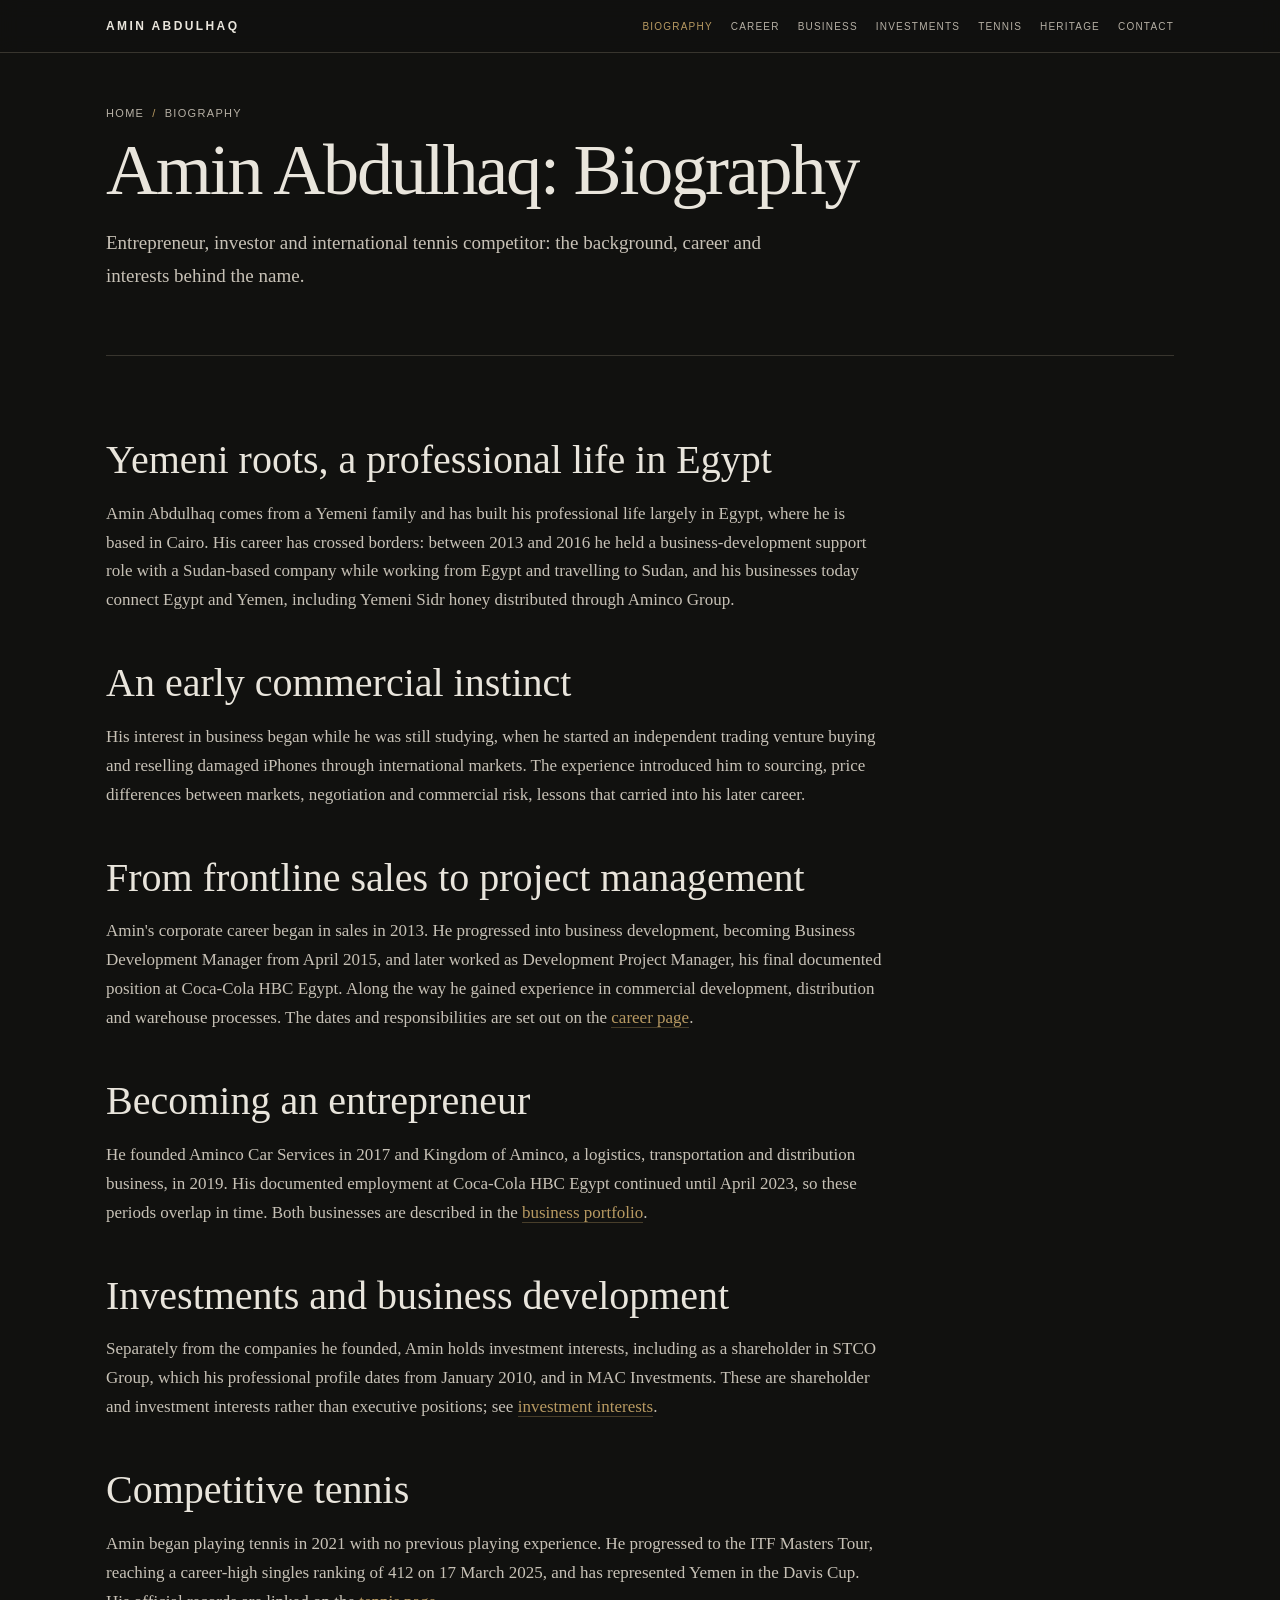
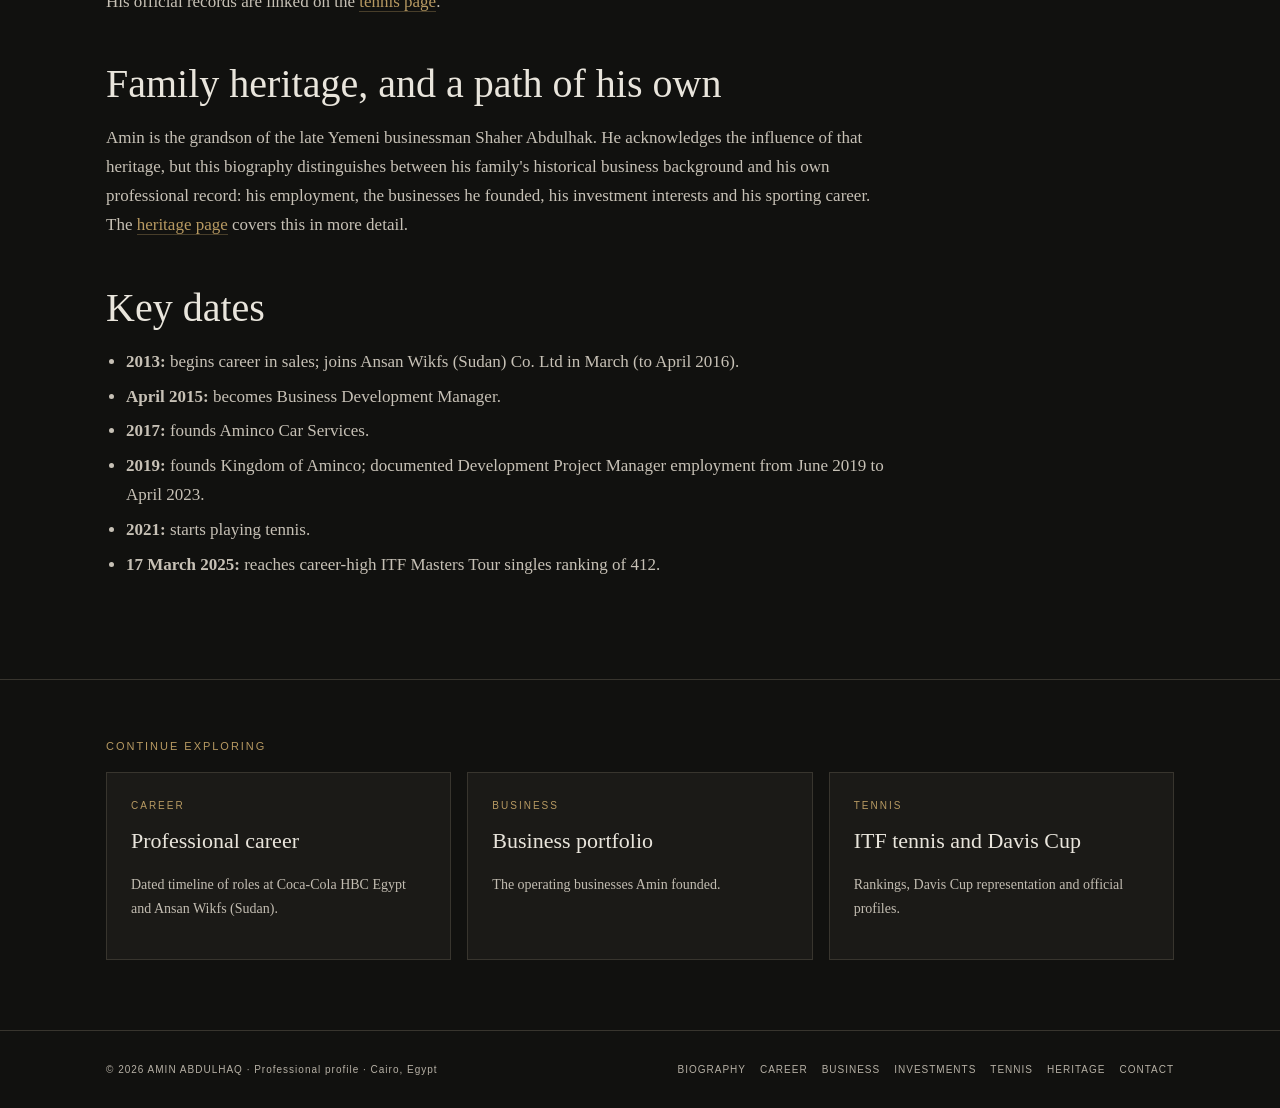
==== about/index.html @ 61a0421d "Expand into 8 SEO pages: about, career, business, investments, tennis, heritage, contact - Separate " ====
<!doctype html>
<html lang="en"><head><meta charset="utf-8"><meta name="viewport" content="width=device-width,initial-scale=1">
<title>Amin Abdulhaq Biography | Professional Background</title>
<meta name="description" content="Biography of Amin Abdulhaq: Yemeni roots, life in Egypt, a career from sales to project management, entrepreneurship, investments and tennis for Yemen.">
<meta name="robots" content="index,follow,max-image-preview:large">
<link rel="canonical" href="https://aminabdulhaq.com/about/">
<meta name="theme-color" content="#11110f">
<meta property="og:type" content="profile"><meta property="og:url" content="https://aminabdulhaq.com/about/"><meta property="og:site_name" content="Amin Abdulhaq"><meta property="og:locale" content="en_US">
<meta property="og:title" content="Amin Abdulhaq Biography | Professional Background"><meta property="og:description" content="Biography of Amin Abdulhaq: Yemeni roots, life in Egypt, a career from sales to project management, entrepreneurship, investments and tennis for Yemen.">
<meta property="og:image" content="https://aminabdulhaq.com/assets/img/og-image.jpg"><meta property="og:image:width" content="1200"><meta property="og:image:height" content="630"><meta property="og:image:alt" content="Amin Abdulhaq seated in a dark suit with the Cairo skyline at sunset behind him">
<meta name="twitter:card" content="summary_large_image"><meta name="twitter:title" content="Amin Abdulhaq Biography | Professional Background"><meta name="twitter:description" content="Biography of Amin Abdulhaq: Yemeni roots, life in Egypt, a career from sales to project management, entrepreneurship, investments and tennis for Yemen."><meta name="twitter:image" content="https://aminabdulhaq.com/assets/img/og-image.jpg"><meta name="twitter:image:alt" content="Amin Abdulhaq seated in a dark suit with the Cairo skyline at sunset behind him">
<link rel="preload" href="/assets/style.css" as="style">
<link rel="stylesheet" href="/assets/style.css">
<script type="application/ld+json">{"@context":"https://schema.org","@graph":[{"@type":"ProfilePage","@id":"https://aminabdulhaq.com/about/#webpage","url":"https://aminabdulhaq.com/about/","name":"Amin Abdulhaq Biography | Professional Background","description":"Biography of Amin Abdulhaq: Yemeni roots, life in Egypt, a career from sales to project management, entrepreneurship, investments and tennis for Yemen.","isPartOf":{"@id":"https://aminabdulhaq.com/#website"},"inLanguage":"en","primaryImageOfPage":{"@type":"ImageObject","url":"https://aminabdulhaq.com/assets/img/og-image.jpg"},"dateModified":"2026-11-05","mainEntity":{"@id":"https://aminabdulhaq.com/#person"}},{"@type":"BreadcrumbList","itemListElement":[{"@type":"ListItem","position":1,"name":"Home","item":"https://aminabdulhaq.com/"},{"@type":"ListItem","position":2,"name":"Biography","item":"https://aminabdulhaq.com/about/"}]},{"@type":"Person","@id":"https://aminabdulhaq.com/#person","name":"Amin Abdulhaq","url":"https://aminabdulhaq.com/","description":"Entrepreneur, investor and international tennis competitor based in Cairo, Egypt. Founder of Aminco Car Services and Kingdom of Aminco; has represented Yemen in the Davis Cup.","image":"https://aminabdulhaq.com/assets/img/og-image.jpg","address":{"@type":"PostalAddress","addressLocality":"Cairo","addressCountry":"EG"},"knowsAbout":["Entrepreneurship","Business development","Investment","Logistics and distribution","Tennis"],"worksFor":{"@type":"Organization","@id":"https://amincocars.com/#organization","name":"Aminco Group","url":"https://amincocars.com/"},"sameAs":["https://www.linkedin.com/in/amin-abdulhaq-b216a129a/","https://www.itftennis.com/en/players/amin-abdulhaq/800734253/yem/vt/s/overview/","https://www.daviscup.com/en/players/4f3f6add-f7f8-46e2-90af-3a77d9bbf651","https://www.instagram.com/amin_abdulhaq/","https://amincocars.com/"]}]}</script>
</head><body>
<a class="skip" href="#main">Skip to content</a>
<nav aria-label="Main"><div class="nav"><a class="brand" href="/">AMIN ABDULHAQ</a><div class="links"><a href="/about/" aria-current="page">Biography</a><a href="/career/">Career</a><a href="/business/">Business</a><a href="/investments/">Investments</a><a href="/tennis/">Tennis</a><a href="/heritage/">Heritage</a><a href="/contact/">Contact</a></div></div></nav>
<main id="main">
<div class="wrap"><header class="pagehead"><div class="crumbs"><a href="/">Home</a><span>/</span>Biography</div><h1>Amin Abdulhaq: Biography</h1><p class="lead">Entrepreneur, investor and international tennis competitor: the background, career and interests behind the name.</p></header></div><div class="wrap"><section style="border-top:1px solid var(--line)"><div class="prose"><h2>Yemeni roots, a professional life in Egypt</h2>
<p>Amin Abdulhaq comes from a Yemeni family and has built his professional life largely in Egypt, where he is based in Cairo. His career has crossed borders: between 2013 and 2016 he held a business-development support role with a Sudan-based company while working from Egypt and travelling to Sudan, and his businesses today connect Egypt and Yemen, including Yemeni Sidr honey distributed through Aminco Group.</p>
<h2>An early commercial instinct</h2>
<p>His interest in business began while he was still studying, when he started an independent trading venture buying and reselling damaged iPhones through international markets. The experience introduced him to sourcing, price differences between markets, negotiation and commercial risk, lessons that carried into his later career.</p>
<h2>From frontline sales to project management</h2>
<p>Amin's corporate career began in sales in 2013. He progressed into business development, becoming Business Development Manager from April 2015, and later worked as Development Project Manager, his final documented position at Coca-Cola HBC Egypt. Along the way he gained experience in commercial development, distribution and warehouse processes. The dates and responsibilities are set out on the <a class="inline" href="/career/">career page</a>.</p>
<h2>Becoming an entrepreneur</h2>
<p>He founded Aminco Car Services in 2017 and Kingdom of Aminco, a logistics, transportation and distribution business, in 2019. His documented employment at Coca-Cola HBC Egypt continued until April 2023, so these periods overlap in time. Both businesses are described in the <a class="inline" href="/business/">business portfolio</a>.</p>
<h2>Investments and business development</h2>
<p>Separately from the companies he founded, Amin holds investment interests, including as a shareholder in STCO Group, which his professional profile dates from January 2010, and in MAC Investments. These are shareholder and investment interests rather than executive positions; see <a class="inline" href="/investments/">investment interests</a>.</p>
<h2>Competitive tennis</h2>
<p>Amin began playing tennis in 2021 with no previous playing experience. He progressed to the ITF Masters Tour, reaching a career-high singles ranking of 412 on 17 March 2025, and has represented Yemen in the Davis Cup. His official records are linked on the <a class="inline" href="/tennis/">tennis page</a>.</p>
<h2>Family heritage, and a path of his own</h2>
<p>Amin is the grandson of the late Yemeni businessman Shaher Abdulhak. He acknowledges the influence of that heritage, but this biography distinguishes between his family's historical business background and his own professional record: his employment, the businesses he founded, his investment interests and his sporting career. The <a class="inline" href="/heritage/">heritage page</a> covers this in more detail.</p>
<h2>Key dates</h2>
<ul>
<li><strong>2013:</strong> begins career in sales; joins Ansan Wikfs (Sudan) Co. Ltd in March (to April 2016).</li>
<li><strong>April 2015:</strong> becomes Business Development Manager.</li>
<li><strong>2017:</strong> founds Aminco Car Services.</li>
<li><strong>2019:</strong> founds Kingdom of Aminco; documented Development Project Manager employment from June 2019 to April 2023.</li>
<li><strong>2021:</strong> starts playing tennis.</li>
<li><strong>17 March 2025:</strong> reaches career-high ITF Masters Tour singles ranking of 412.</li>
</ul></div></section></div><aside class="related"><div class="wrap"><h2>Continue exploring</h2><div class="grid"><div class="card"><div class="meta">Career</div><h3><a href="/career/">Professional career</a></h3><p>Dated timeline of roles at Coca-Cola HBC Egypt and Ansan Wikfs (Sudan).</p></div><div class="card"><div class="meta">Business</div><h3><a href="/business/">Business portfolio</a></h3><p>The operating businesses Amin founded.</p></div><div class="card"><div class="meta">Tennis</div><h3><a href="/tennis/">ITF tennis and Davis Cup</a></h3><p>Rankings, Davis Cup representation and official profiles.</p></div></div></div></aside>
</main>
<footer><div class="wrap foot"><span>© 2026 AMIN ABDULHAQ · Professional profile · Cairo, Egypt</span><nav aria-label="Footer"><ul><li><a href="/about/">Biography</a></li><li><a href="/career/">Career</a></li><li><a href="/business/">Business</a></li><li><a href="/investments/">Investments</a></li><li><a href="/tennis/">Tennis</a></li><li><a href="/heritage/">Heritage</a></li><li><a href="/contact/">Contact</a></li></ul></nav></div></footer>
</body></html>
---- assets/style.css ----
:root{--bg:#11110f;--panel:#1b1a17;--paper:#e9e5dc;--muted:#b6b0a5;--gold:#b89a62;--line:#38352e;--max:1120px}*{box-sizing:border-box}html{scroll-behavior:smooth}body{margin:0;background:var(--bg);color:var(--paper);font:17px/1.7 Georgia,serif}img{max-width:100%;height:auto;display:block}a{color:inherit;text-decoration:none}.sans,nav,.eyebrow,.btn,.meta,footer{font-family:Arial,sans-serif}
.skip{position:absolute;left:-999px;top:0;background:var(--gold);color:#111;padding:10px 14px;font:12px Arial;z-index:10}.skip:focus{left:0}
a:focus-visible,.btn:focus-visible{outline:2px solid var(--gold);outline-offset:3px}
nav{position:sticky;top:0;background:#11110fee;backdrop-filter:blur(10px);border-bottom:1px solid var(--line);z-index:4}.nav{max-width:var(--max);margin:auto;padding:16px 26px;display:flex;justify-content:space-between;gap:20px;align-items:center}.brand{font-size:12px;letter-spacing:.2em;font-weight:bold}.links{display:flex;gap:18px;flex-wrap:wrap;font-size:10px;letter-spacing:.12em;text-transform:uppercase;color:var(--muted)}.links a:hover,.links a[aria-current=page]{color:var(--gold)}
.wrap{max-width:var(--max);padding:0 26px;margin:auto}
.hero{display:grid;grid-template-columns:1fr 1fr;gap:50px;align-items:center;padding:70px 0 90px}.hero h1{font-size:clamp(58px,8vw,100px);line-height:.95;letter-spacing:-.06em;font-weight:400;margin:20px 0}.hero p,.lead{font-size:19px;color:#c7c1b6;max-width:700px}.heroimg{height:550px}.heroimg img,.heroimg picture{width:100%;height:100%}.heroimg img{object-fit:cover;object-position:center 25%}
.eyebrow,.meta{font-size:10px;letter-spacing:.2em;text-transform:uppercase;color:var(--gold)}.btn{display:inline-block;border:1px solid var(--gold);padding:11px 16px;margin:12px 8px 0 0;font-size:10px;letter-spacing:.13em;text-transform:uppercase}.btn:hover{background:var(--gold);color:#111}
section{padding:82px 0;border-top:1px solid var(--line)}.head{display:grid;grid-template-columns:.35fr 1fr;gap:35px;margin-bottom:35px}.no{font:11px Arial;color:var(--gold);letter-spacing:.15em}.head h2{font-size:clamp(36px,5vw,58px);line-height:1.05;font-weight:400;margin:0 0 14px}.copy{max-width:760px;color:#c7c1b6}
.timeline{border-left:1px solid var(--gold);padding-left:26px;margin-left:8px;display:grid;gap:28px}.entry h3{font-size:25px;font-weight:400;margin:3px 0}.date{font:10px Arial;color:var(--gold);letter-spacing:.14em;text-transform:uppercase}
.grid{display:grid;grid-template-columns:repeat(3,1fr);gap:16px}.grid.two{grid-template-columns:repeat(2,1fr)}.card{background:var(--panel);border:1px solid var(--line);padding:24px}.card h3{font-size:22px;font-weight:400;margin:8px 0}.card p{font-size:14px;color:#c2bcb1}.card h3 a:hover{color:var(--gold)}
.stats{display:grid;grid-template-columns:repeat(3,1fr);border:1px solid var(--line);margin:28px 0}.stats.four{grid-template-columns:repeat(4,1fr)}.stat{padding:22px;border-right:1px solid var(--line)}.stat strong{display:block;color:var(--gold);font-size:30px;font-weight:400}.stat span{font:10px Arial;letter-spacing:.1em;text-transform:uppercase;color:var(--muted)}
.gallery{display:grid;grid-template-columns:1.1fr .9fr;gap:16px}.gallery img{width:100%;height:100%;max-height:550px;object-fit:cover}.stack{display:grid;grid-template-rows:1fr 1fr;gap:16px}.stack img{height:265px}.caption{font:11px Arial;color:var(--muted);margin-top:8px}
.heritage{display:grid;grid-template-columns:1fr 1fr;gap:30px;align-items:center}.heritage img{width:100%;max-height:570px;object-fit:cover}
.pagehead{padding:54px 0 44px}.pagehead h1{font-size:clamp(40px,6vw,72px);line-height:1.04;font-weight:400;letter-spacing:-.03em;margin:14px 0 18px}.crumbs{font:11px Arial;letter-spacing:.12em;text-transform:uppercase;color:var(--muted)}.crumbs a:hover{color:var(--gold)}.crumbs span{margin:0 8px;color:var(--gold)}
.prose{max-width:780px}.prose h2{font-size:clamp(28px,4vw,40px);line-height:1.12;font-weight:400;margin:46px 0 14px}.prose h2:first-child{margin-top:0}.prose h3{font-size:22px;font-weight:400;margin:28px 0 6px;color:var(--paper)}.prose p,.prose li{color:#c7c1b6}.prose ul{padding-left:20px}.prose li{margin:6px 0}.prose a.inline{color:var(--gold);border-bottom:1px solid #b89a6255}.prose a.inline:hover{border-bottom-color:var(--gold)}
.note{border-left:2px solid var(--gold);padding:6px 0 6px 18px;margin:26px 0;color:var(--muted);font-size:15px}
.related{padding:60px 0 70px;border-top:1px solid var(--line)}.related h2{font:11px Arial;letter-spacing:.18em;text-transform:uppercase;color:var(--gold);margin:0 0 20px;font-weight:400}
footer{border-top:1px solid var(--line);padding:30px 0;color:var(--muted);font-size:10px;letter-spacing:.1em}.foot{display:flex;justify-content:space-between;flex-wrap:wrap;gap:15px}.foot nav{position:static;background:none;border:0;backdrop-filter:none}.foot ul{list-style:none;display:flex;gap:14px;flex-wrap:wrap;margin:0;padding:0;text-transform:uppercase}.foot a:hover{color:var(--gold)}
@media(max-width:760px){.nav{align-items:flex-start;flex-direction:column}.links{gap:11px;font-size:9px}.hero,.head,.heritage,.gallery{grid-template-columns:1fr}.heroimg{height:430px;order:-1}.grid,.grid.two{grid-template-columns:1fr}.stats,.stats.four{grid-template-columns:1fr}.stat{border-right:0;border-bottom:1px solid var(--line)}.gallery{gap:26px}.stack{grid-template-columns:1fr;grid-template-rows:auto;gap:16px}.stack img{height:260px}.caption{margin-bottom:4px}section{padding:58px 0}.pagehead{padding:36px 0 30px}}
---- assets/style.css ----
:root{--bg:#11110f;--panel:#1b1a17;--paper:#e9e5dc;--muted:#b6b0a5;--gold:#b89a62;--line:#38352e;--max:1120px}*{box-sizing:border-box}html{scroll-behavior:smooth}body{margin:0;background:var(--bg);color:var(--paper);font:17px/1.7 Georgia,serif}img{max-width:100%;height:auto;display:block}a{color:inherit;text-decoration:none}.sans,nav,.eyebrow,.btn,.meta,footer{font-family:Arial,sans-serif}
.skip{position:absolute;left:-999px;top:0;background:var(--gold);color:#111;padding:10px 14px;font:12px Arial;z-index:10}.skip:focus{left:0}
a:focus-visible,.btn:focus-visible{outline:2px solid var(--gold);outline-offset:3px}
nav{position:sticky;top:0;background:#11110fee;backdrop-filter:blur(10px);border-bottom:1px solid var(--line);z-index:4}.nav{max-width:var(--max);margin:auto;padding:16px 26px;display:flex;justify-content:space-between;gap:20px;align-items:center}.brand{font-size:12px;letter-spacing:.2em;font-weight:bold}.links{display:flex;gap:18px;flex-wrap:wrap;font-size:10px;letter-spacing:.12em;text-transform:uppercase;color:var(--muted)}.links a:hover,.links a[aria-current=page]{color:var(--gold)}
.wrap{max-width:var(--max);padding:0 26px;margin:auto}
.hero{display:grid;grid-template-columns:1fr 1fr;gap:50px;align-items:center;padding:70px 0 90px}.hero h1{font-size:clamp(58px,8vw,100px);line-height:.95;letter-spacing:-.06em;font-weight:400;margin:20px 0}.hero p,.lead{font-size:19px;color:#c7c1b6;max-width:700px}.heroimg{height:550px}.heroimg img,.heroimg picture{width:100%;height:100%}.heroimg img{object-fit:cover;object-position:center 25%}
.eyebrow,.meta{font-size:10px;letter-spacing:.2em;text-transform:uppercase;color:var(--gold)}.btn{display:inline-block;border:1px solid var(--gold);padding:11px 16px;margin:12px 8px 0 0;font-size:10px;letter-spacing:.13em;text-transform:uppercase}.btn:hover{background:var(--gold);color:#111}
section{padding:82px 0;border-top:1px solid var(--line)}.head{display:grid;grid-template-columns:.35fr 1fr;gap:35px;margin-bottom:35px}.no{font:11px Arial;color:var(--gold);letter-spacing:.15em}.head h2{font-size:clamp(36px,5vw,58px);line-height:1.05;font-weight:400;margin:0 0 14px}.copy{max-width:760px;color:#c7c1b6}
.timeline{border-left:1px solid var(--gold);padding-left:26px;margin-left:8px;display:grid;gap:28px}.entry h3{font-size:25px;font-weight:400;margin:3px 0}.date{font:10px Arial;color:var(--gold);letter-spacing:.14em;text-transform:uppercase}
.grid{display:grid;grid-template-columns:repeat(3,1fr);gap:16px}.grid.two{grid-template-columns:repeat(2,1fr)}.card{background:var(--panel);border:1px solid var(--line);padding:24px}.card h3{font-size:22px;font-weight:400;margin:8px 0}.card p{font-size:14px;color:#c2bcb1}.card h3 a:hover{color:var(--gold)}
.stats{display:grid;grid-template-columns:repeat(3,1fr);border:1px solid var(--line);margin:28px 0}.stats.four{grid-template-columns:repeat(4,1fr)}.stat{padding:22px;border-right:1px solid var(--line)}.stat strong{display:block;color:var(--gold);font-size:30px;font-weight:400}.stat span{font:10px Arial;letter-spacing:.1em;text-transform:uppercase;color:var(--muted)}
.gallery{display:grid;grid-template-columns:1.1fr .9fr;gap:16px}.gallery img{width:100%;height:100%;max-height:550px;object-fit:cover}.stack{display:grid;grid-template-rows:1fr 1fr;gap:16px}.stack img{height:265px}.caption{font:11px Arial;color:var(--muted);margin-top:8px}
.heritage{display:grid;grid-template-columns:1fr 1fr;gap:30px;align-items:center}.heritage img{width:100%;max-height:570px;object-fit:cover}
.pagehead{padding:54px 0 44px}.pagehead h1{font-size:clamp(40px,6vw,72px);line-height:1.04;font-weight:400;letter-spacing:-.03em;margin:14px 0 18px}.crumbs{font:11px Arial;letter-spacing:.12em;text-transform:uppercase;color:var(--muted)}.crumbs a:hover{color:var(--gold)}.crumbs span{margin:0 8px;color:var(--gold)}
.prose{max-width:780px}.prose h2{font-size:clamp(28px,4vw,40px);line-height:1.12;font-weight:400;margin:46px 0 14px}.prose h2:first-child{margin-top:0}.prose h3{font-size:22px;font-weight:400;margin:28px 0 6px;color:var(--paper)}.prose p,.prose li{color:#c7c1b6}.prose ul{padding-left:20px}.prose li{margin:6px 0}.prose a.inline{color:var(--gold);border-bottom:1px solid #b89a6255}.prose a.inline:hover{border-bottom-color:var(--gold)}
.note{border-left:2px solid var(--gold);padding:6px 0 6px 18px;margin:26px 0;color:var(--muted);font-size:15px}
.related{padding:60px 0 70px;border-top:1px solid var(--line)}.related h2{font:11px Arial;letter-spacing:.18em;text-transform:uppercase;color:var(--gold);margin:0 0 20px;font-weight:400}
footer{border-top:1px solid var(--line);padding:30px 0;color:var(--muted);font-size:10px;letter-spacing:.1em}.foot{display:flex;justify-content:space-between;flex-wrap:wrap;gap:15px}.foot nav{position:static;background:none;border:0;backdrop-filter:none}.foot ul{list-style:none;display:flex;gap:14px;flex-wrap:wrap;margin:0;padding:0;text-transform:uppercase}.foot a:hover{color:var(--gold)}
@media(max-width:760px){.nav{align-items:flex-start;flex-direction:column}.links{gap:11px;font-size:9px}.hero,.head,.heritage,.gallery{grid-template-columns:1fr}.heroimg{height:430px;order:-1}.grid,.grid.two{grid-template-columns:1fr}.stats,.stats.four{grid-template-columns:1fr}.stat{border-right:0;border-bottom:1px solid var(--line)}.gallery{gap:26px}.stack{grid-template-columns:1fr;grid-template-rows:auto;gap:16px}.stack img{height:260px}.caption{margin-bottom:4px}section{padding:58px 0}.pagehead{padding:36px 0 30px}}
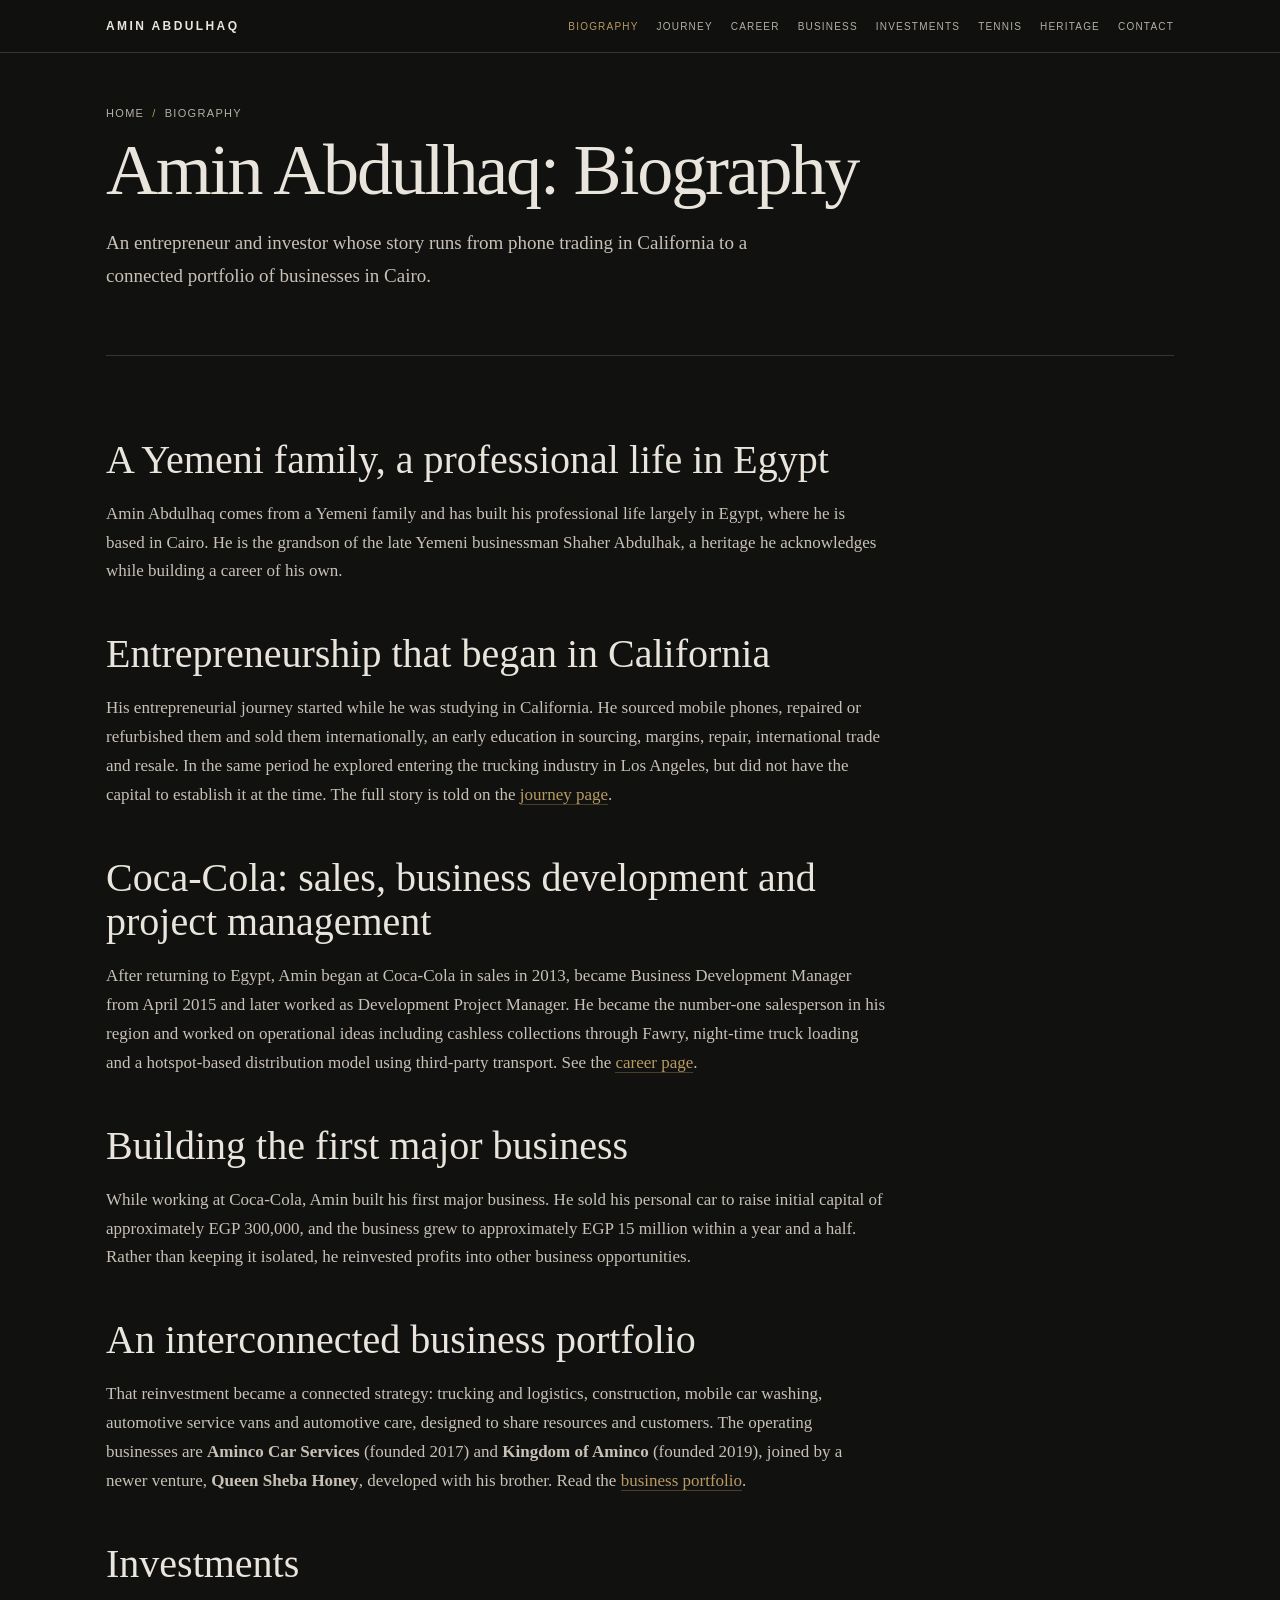
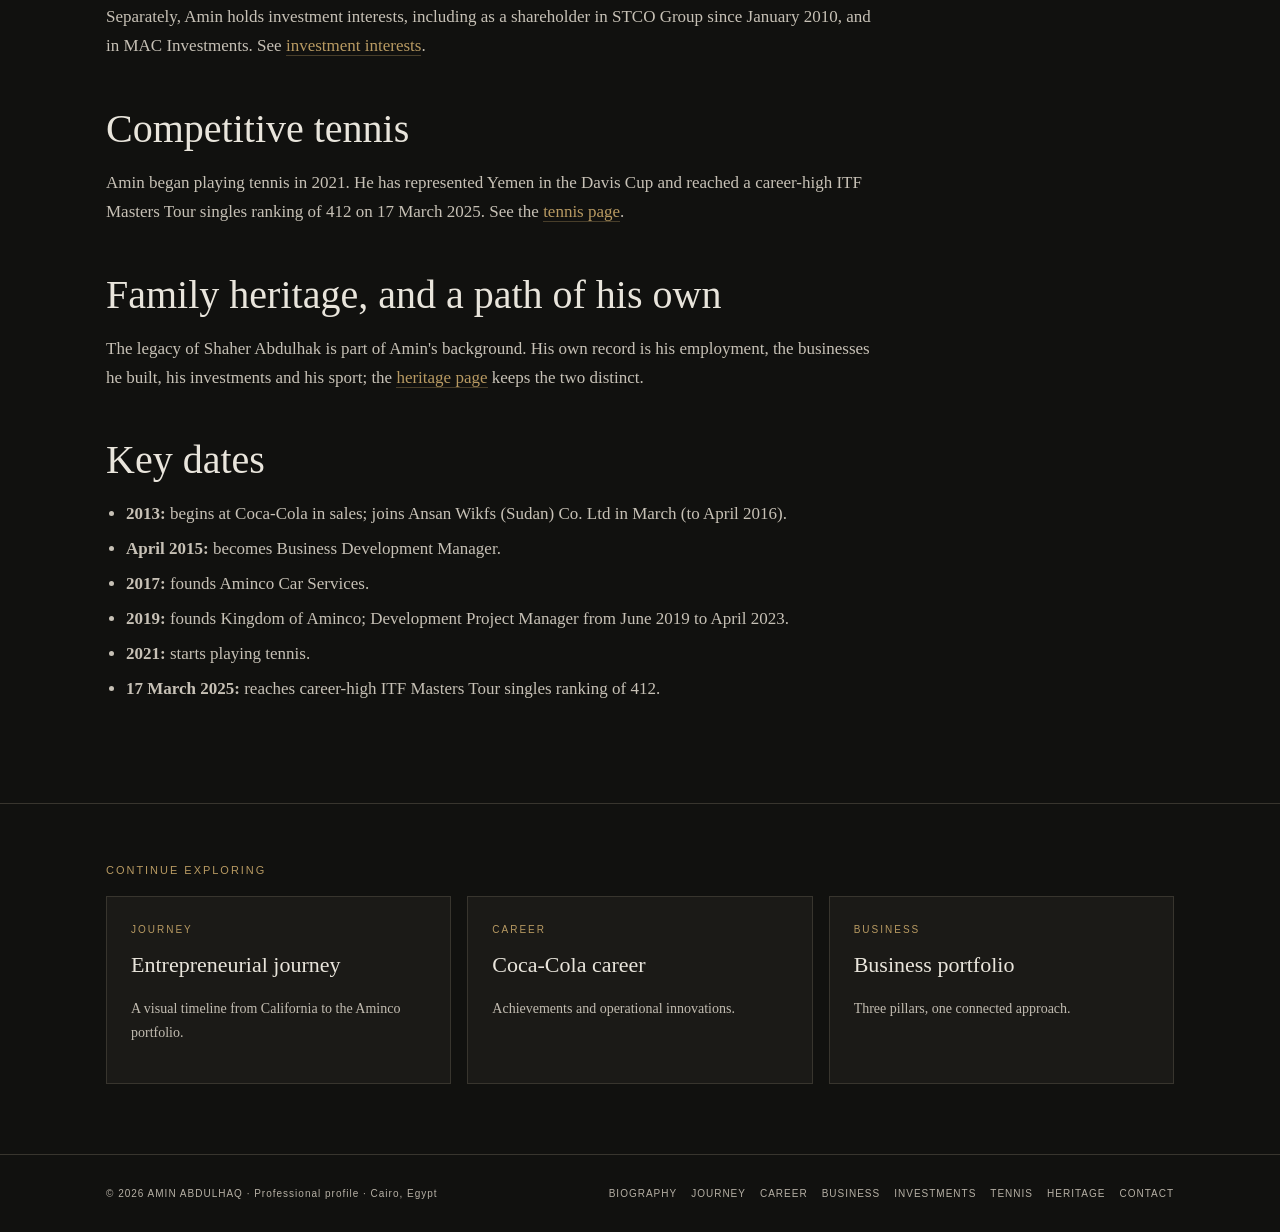
==== commit 0fa02f8c: "Revise content strategy: add Journey page, Queen Sheba Honey, case studies and real photographs Co-A" ====
--- a/about/index.html
+++ b/about/index.html
@@ -1,44 +1,46 @@
 <!doctype html>
 <html lang="en"><head><meta charset="utf-8"><meta name="viewport" content="width=device-width,initial-scale=1">
 <title>Amin Abdulhaq Biography | Professional Background</title>
-<meta name="description" content="Biography of Amin Abdulhaq: Yemeni roots, life in Egypt, a career from sales to project management, entrepreneurship, investments and tennis for Yemen.">
+<meta name="description" content="Biography of Amin Abdulhaq: phone trading in California, a Coca-Cola career, a first major business, an interconnected portfolio, investments and tennis.">
 <meta name="robots" content="index,follow,max-image-preview:large">
 <link rel="canonical" href="https://aminabdulhaq.com/about/">
 <meta name="theme-color" content="#11110f">
 <meta property="og:type" content="profile"><meta property="og:url" content="https://aminabdulhaq.com/about/"><meta property="og:site_name" content="Amin Abdulhaq"><meta property="og:locale" content="en_US">
-<meta property="og:title" content="Amin Abdulhaq Biography | Professional Background"><meta property="og:description" content="Biography of Amin Abdulhaq: Yemeni roots, life in Egypt, a career from sales to project management, entrepreneurship, investments and tennis for Yemen.">
+<meta property="og:title" content="Amin Abdulhaq Biography | Professional Background"><meta property="og:description" content="Biography of Amin Abdulhaq: phone trading in California, a Coca-Cola career, a first major business, an interconnected portfolio, investments and tennis.">
 <meta property="og:image" content="https://aminabdulhaq.com/assets/img/og-image.jpg"><meta property="og:image:width" content="1200"><meta property="og:image:height" content="630"><meta property="og:image:alt" content="Amin Abdulhaq seated in a dark suit with the Cairo skyline at sunset behind him">
-<meta name="twitter:card" content="summary_large_image"><meta name="twitter:title" content="Amin Abdulhaq Biography | Professional Background"><meta name="twitter:description" content="Biography of Amin Abdulhaq: Yemeni roots, life in Egypt, a career from sales to project management, entrepreneurship, investments and tennis for Yemen."><meta name="twitter:image" content="https://aminabdulhaq.com/assets/img/og-image.jpg"><meta name="twitter:image:alt" content="Amin Abdulhaq seated in a dark suit with the Cairo skyline at sunset behind him">
+<meta name="twitter:card" content="summary_large_image"><meta name="twitter:title" content="Amin Abdulhaq Biography | Professional Background"><meta name="twitter:description" content="Biography of Amin Abdulhaq: phone trading in California, a Coca-Cola career, a first major business, an interconnected portfolio, investments and tennis."><meta name="twitter:image" content="https://aminabdulhaq.com/assets/img/og-image.jpg"><meta name="twitter:image:alt" content="Amin Abdulhaq seated in a dark suit with the Cairo skyline at sunset behind him">
 <link rel="preload" href="/assets/style.css" as="style">
 <link rel="stylesheet" href="/assets/style.css">
-<script type="application/ld+json">{"@context":"https://schema.org","@graph":[{"@type":"ProfilePage","@id":"https://aminabdulhaq.com/about/#webpage","url":"https://aminabdulhaq.com/about/","name":"Amin Abdulhaq Biography | Professional Background","description":"Biography of Amin Abdulhaq: Yemeni roots, life in Egypt, a career from sales to project management, entrepreneurship, investments and tennis for Yemen.","isPartOf":{"@id":"https://aminabdulhaq.com/#website"},"inLanguage":"en","primaryImageOfPage":{"@type":"ImageObject","url":"https://aminabdulhaq.com/assets/img/og-image.jpg"},"dateModified":"2026-11-05","mainEntity":{"@id":"https://aminabdulhaq.com/#person"}},{"@type":"BreadcrumbList","itemListElement":[{"@type":"ListItem","position":1,"name":"Home","item":"https://aminabdulhaq.com/"},{"@type":"ListItem","position":2,"name":"Biography","item":"https://aminabdulhaq.com/about/"}]},{"@type":"Person","@id":"https://aminabdulhaq.com/#person","name":"Amin Abdulhaq","url":"https://aminabdulhaq.com/","description":"Entrepreneur, investor and international tennis competitor based in Cairo, Egypt. Founder of Aminco Car Services and Kingdom of Aminco; has represented Yemen in the Davis Cup.","image":"https://aminabdulhaq.com/assets/img/og-image.jpg","address":{"@type":"PostalAddress","addressLocality":"Cairo","addressCountry":"EG"},"knowsAbout":["Entrepreneurship","Business development","Investment","Logistics and distribution","Tennis"],"worksFor":{"@type":"Organization","@id":"https://amincocars.com/#organization","name":"Aminco Group","url":"https://amincocars.com/"},"sameAs":["https://www.linkedin.com/in/amin-abdulhaq-b216a129a/","https://www.itftennis.com/en/players/amin-abdulhaq/800734253/yem/vt/s/overview/","https://www.daviscup.com/en/players/4f3f6add-f7f8-46e2-90af-3a77d9bbf651","https://www.instagram.com/amin_abdulhaq/","https://amincocars.com/"]}]}</script>
+<script type="application/ld+json">{"@context":"https://schema.org","@graph":[{"@type":"ProfilePage","@id":"https://aminabdulhaq.com/about/#webpage","url":"https://aminabdulhaq.com/about/","name":"Amin Abdulhaq Biography | Professional Background","description":"Biography of Amin Abdulhaq: phone trading in California, a Coca-Cola career, a first major business, an interconnected portfolio, investments and tennis.","isPartOf":{"@id":"https://aminabdulhaq.com/#website"},"inLanguage":"en","primaryImageOfPage":{"@type":"ImageObject","url":"https://aminabdulhaq.com/assets/img/og-image.jpg"},"dateModified":"2026-11-05","mainEntity":{"@id":"https://aminabdulhaq.com/#person"}},{"@type":"BreadcrumbList","itemListElement":[{"@type":"ListItem","position":1,"name":"Home","item":"https://aminabdulhaq.com/"},{"@type":"ListItem","position":2,"name":"Biography","item":"https://aminabdulhaq.com/about/"}]},{"@type":"Person","@id":"https://aminabdulhaq.com/#person","name":"Amin Abdulhaq","url":"https://aminabdulhaq.com/","description":"Entrepreneur, investor and international tennis competitor based in Cairo, Egypt. Founder of Aminco Car Services and Kingdom of Aminco; has represented Yemen in the Davis Cup.","image":"https://aminabdulhaq.com/assets/img/og-image.jpg","address":{"@type":"PostalAddress","addressLocality":"Cairo","addressCountry":"EG"},"knowsAbout":["Entrepreneurship","Business development","Investment","Logistics and distribution","Tennis"],"worksFor":{"@type":"Organization","@id":"https://amincocars.com/#organization","name":"Aminco Group","url":"https://amincocars.com/"},"sameAs":["https://www.linkedin.com/in/amin-abdulhaq-b216a129a/","https://www.itftennis.com/en/players/amin-abdulhaq/800734253/yem/vt/s/overview/","https://www.daviscup.com/en/players/4f3f6add-f7f8-46e2-90af-3a77d9bbf651","https://www.instagram.com/amin_abdulhaq/","https://amincocars.com/"]}]}</script>
 </head><body>
 <a class="skip" href="#main">Skip to content</a>
-<nav aria-label="Main"><div class="nav"><a class="brand" href="/">AMIN ABDULHAQ</a><div class="links"><a href="/about/" aria-current="page">Biography</a><a href="/career/">Career</a><a href="/business/">Business</a><a href="/investments/">Investments</a><a href="/tennis/">Tennis</a><a href="/heritage/">Heritage</a><a href="/contact/">Contact</a></div></div></nav>
+<nav aria-label="Main"><div class="nav"><a class="brand" href="/">AMIN ABDULHAQ</a><div class="links"><a href="/about/" aria-current="page">Biography</a><a href="/journey/">Journey</a><a href="/career/">Career</a><a href="/business/">Business</a><a href="/investments/">Investments</a><a href="/tennis/">Tennis</a><a href="/heritage/">Heritage</a><a href="/contact/">Contact</a></div></div></nav>
 <main id="main">
-<div class="wrap"><header class="pagehead"><div class="crumbs"><a href="/">Home</a><span>/</span>Biography</div><h1>Amin Abdulhaq: Biography</h1><p class="lead">Entrepreneur, investor and international tennis competitor: the background, career and interests behind the name.</p></header></div><div class="wrap"><section style="border-top:1px solid var(--line)"><div class="prose"><h2>Yemeni roots, a professional life in Egypt</h2>
-<p>Amin Abdulhaq comes from a Yemeni family and has built his professional life largely in Egypt, where he is based in Cairo. His career has crossed borders: between 2013 and 2016 he held a business-development support role with a Sudan-based company while working from Egypt and travelling to Sudan, and his businesses today connect Egypt and Yemen, including Yemeni Sidr honey distributed through Aminco Group.</p>
-<h2>An early commercial instinct</h2>
-<p>His interest in business began while he was still studying, when he started an independent trading venture buying and reselling damaged iPhones through international markets. The experience introduced him to sourcing, price differences between markets, negotiation and commercial risk, lessons that carried into his later career.</p>
-<h2>From frontline sales to project management</h2>
-<p>Amin's corporate career began in sales in 2013. He progressed into business development, becoming Business Development Manager from April 2015, and later worked as Development Project Manager, his final documented position at Coca-Cola HBC Egypt. Along the way he gained experience in commercial development, distribution and warehouse processes. The dates and responsibilities are set out on the <a class="inline" href="/career/">career page</a>.</p>
-<h2>Becoming an entrepreneur</h2>
-<p>He founded Aminco Car Services in 2017 and Kingdom of Aminco, a logistics, transportation and distribution business, in 2019. His documented employment at Coca-Cola HBC Egypt continued until April 2023, so these periods overlap in time. Both businesses are described in the <a class="inline" href="/business/">business portfolio</a>.</p>
-<h2>Investments and business development</h2>
-<p>Separately from the companies he founded, Amin holds investment interests, including as a shareholder in STCO Group, which his professional profile dates from January 2010, and in MAC Investments. These are shareholder and investment interests rather than executive positions; see <a class="inline" href="/investments/">investment interests</a>.</p>
+<div class="wrap"><header class="pagehead"><div class="crumbs"><a href="/">Home</a><span>/</span>Biography</div><h1>Amin Abdulhaq: Biography</h1><p class="lead">An entrepreneur and investor whose story runs from phone trading in California to a connected portfolio of businesses in Cairo.</p></header></div><div class="wrap"><section style="border-top:1px solid var(--line)"><div class="prose"><h2>A Yemeni family, a professional life in Egypt</h2>
+<p>Amin Abdulhaq comes from a Yemeni family and has built his professional life largely in Egypt, where he is based in Cairo. He is the grandson of the late Yemeni businessman Shaher Abdulhak, a heritage he acknowledges while building a career of his own.</p>
+<h2>Entrepreneurship that began in California</h2>
+<p>His entrepreneurial journey started while he was studying in California. He sourced mobile phones, repaired or refurbished them and sold them internationally, an early education in sourcing, margins, repair, international trade and resale. In the same period he explored entering the trucking industry in Los Angeles, but did not have the capital to establish it at the time. The full story is told on the <a class="inline" href="/journey/">journey page</a>.</p>
+<h2>Coca-Cola: sales, business development and project management</h2>
+<p>After returning to Egypt, Amin began at Coca-Cola in sales in 2013, became Business Development Manager from April 2015 and later worked as Development Project Manager. He became the number-one salesperson in his region and worked on operational ideas including cashless collections through Fawry, night-time truck loading and a hotspot-based distribution model using third-party transport. See the <a class="inline" href="/career/">career page</a>.</p>
+<h2>Building the first major business</h2>
+<p>While working at Coca-Cola, Amin built his first major business. He sold his personal car to raise initial capital of approximately EGP 300,000, and the business grew to approximately EGP 15 million within a year and a half. Rather than keeping it isolated, he reinvested profits into other business opportunities.</p>
+<h2>An interconnected business portfolio</h2>
+<p>That reinvestment became a connected strategy: trucking and logistics, construction, mobile car washing, automotive service vans and automotive care, designed to share resources and customers. The operating businesses are <strong>Aminco Car Services</strong> (founded 2017) and <strong>Kingdom of Aminco</strong> (founded 2019), joined by a newer venture, <strong>Queen Sheba Honey</strong>, developed with his brother. Read the <a class="inline" href="/business/">business portfolio</a>.</p>
+<h2>Investments</h2>
+<p>Separately, Amin holds investment interests, including as a shareholder in STCO Group since January 2010, and in MAC Investments. See <a class="inline" href="/investments/">investment interests</a>.</p>
 <h2>Competitive tennis</h2>
-<p>Amin began playing tennis in 2021 with no previous playing experience. He progressed to the ITF Masters Tour, reaching a career-high singles ranking of 412 on 17 March 2025, and has represented Yemen in the Davis Cup. His official records are linked on the <a class="inline" href="/tennis/">tennis page</a>.</p>
+<p>Amin began playing tennis in 2021. He has represented Yemen in the Davis Cup and reached a career-high ITF Masters Tour singles ranking of 412 on 17 March 2025. See the <a class="inline" href="/tennis/">tennis page</a>.</p>
 <h2>Family heritage, and a path of his own</h2>
-<p>Amin is the grandson of the late Yemeni businessman Shaher Abdulhak. He acknowledges the influence of that heritage, but this biography distinguishes between his family's historical business background and his own professional record: his employment, the businesses he founded, his investment interests and his sporting career. The <a class="inline" href="/heritage/">heritage page</a> covers this in more detail.</p>
+<p>The legacy of Shaher Abdulhak is part of Amin's background. His own record is his employment, the businesses he built, his investments and his sport; the <a class="inline" href="/heritage/">heritage page</a> keeps the two distinct.</p>
 <h2>Key dates</h2>
 <ul>
-<li><strong>2013:</strong> begins career in sales; joins Ansan Wikfs (Sudan) Co. Ltd in March (to April 2016).</li>
+<li><strong>2013:</strong> begins at Coca-Cola in sales; joins Ansan Wikfs (Sudan) Co. Ltd in March (to April 2016).</li>
 <li><strong>April 2015:</strong> becomes Business Development Manager.</li>
 <li><strong>2017:</strong> founds Aminco Car Services.</li>
-<li><strong>2019:</strong> founds Kingdom of Aminco; documented Development Project Manager employment from June 2019 to April 2023.</li>
+<li><strong>2019:</strong> founds Kingdom of Aminco; Development Project Manager from June 2019 to April 2023.</li>
 <li><strong>2021:</strong> starts playing tennis.</li>
 <li><strong>17 March 2025:</strong> reaches career-high ITF Masters Tour singles ranking of 412.</li>
-</ul></div></section></div><aside class="related"><div class="wrap"><h2>Continue exploring</h2><div class="grid"><div class="card"><div class="meta">Career</div><h3><a href="/career/">Professional career</a></h3><p>Dated timeline of roles at Coca-Cola HBC Egypt and Ansan Wikfs (Sudan).</p></div><div class="card"><div class="meta">Business</div><h3><a href="/business/">Business portfolio</a></h3><p>The operating businesses Amin founded.</p></div><div class="card"><div class="meta">Tennis</div><h3><a href="/tennis/">ITF tennis and Davis Cup</a></h3><p>Rankings, Davis Cup representation and official profiles.</p></div></div></div></aside>
+</ul></div></section></div><aside class="related"><div class="wrap"><h2>Continue exploring</h2><div class="grid"><div class="card"><div class="meta">Journey</div><h3><a href="/journey/">Entrepreneurial journey</a></h3><p>A visual timeline from California to the Aminco portfolio.</p></div><div class="card"><div class="meta">Career</div><h3><a href="/career/">Coca-Cola career</a></h3><p>Achievements and operational innovations.</p></div><div class="card"><div class="meta">Business</div><h3><a href="/business/">Business portfolio</a></h3><p>Three pillars, one connected approach.</p></div></div></div></aside>
 </main>
-<footer><div class="wrap foot"><span>© 2026 AMIN ABDULHAQ · Professional profile · Cairo, Egypt</span><nav aria-label="Footer"><ul><li><a href="/about/">Biography</a></li><li><a href="/career/">Career</a></li><li><a href="/business/">Business</a></li><li><a href="/investments/">Investments</a></li><li><a href="/tennis/">Tennis</a></li><li><a href="/heritage/">Heritage</a></li><li><a href="/contact/">Contact</a></li></ul></nav></div></footer>
+<footer><div class="wrap foot"><span>© 2026 AMIN ABDULHAQ · Professional profile · Cairo, Egypt</span><nav aria-label="Footer"><ul><li><a href="/about/">Biography</a></li><li><a href="/journey/">Journey</a></li><li><a href="/career/">Career</a></li><li><a href="/business/">Business</a></li><li><a href="/investments/">Investments</a></li><li><a href="/tennis/">Tennis</a></li><li><a href="/heritage/">Heritage</a></li><li><a href="/contact/">Contact</a></li></ul></nav></div></footer>
 </body></html>
--- a/assets/style.css
+++ b/assets/style.css
@@ -17,3 +17,21 @@
 .related{padding:60px 0 70px;border-top:1px solid var(--line)}.related h2{font:11px Arial;letter-spacing:.18em;text-transform:uppercase;color:var(--gold);margin:0 0 20px;font-weight:400}
 footer{border-top:1px solid var(--line);padding:30px 0;color:var(--muted);font-size:10px;letter-spacing:.1em}.foot{display:flex;justify-content:space-between;flex-wrap:wrap;gap:15px}.foot nav{position:static;background:none;border:0;backdrop-filter:none}.foot ul{list-style:none;display:flex;gap:14px;flex-wrap:wrap;margin:0;padding:0;text-transform:uppercase}.foot a:hover{color:var(--gold)}
 @media(max-width:760px){.nav{align-items:flex-start;flex-direction:column}.links{gap:11px;font-size:9px}.hero,.head,.heritage,.gallery{grid-template-columns:1fr}.heroimg{height:430px;order:-1}.grid,.grid.two{grid-template-columns:1fr}.stats,.stats.four{grid-template-columns:1fr}.stat{border-right:0;border-bottom:1px solid var(--line)}.gallery{gap:26px}.stack{grid-template-columns:1fr;grid-template-rows:auto;gap:16px}.stack img{height:260px}.caption{margin-bottom:4px}section{padding:58px 0}.pagehead{padding:36px 0 30px}}
+
+.measure{max-width:780px}.prose.wide{max-width:none}
+.pull{font-size:clamp(24px,3.3vw,36px);line-height:1.3;color:var(--paper);border-left:2px solid var(--gold);padding:4px 0 4px 24px;margin:34px 0;max-width:840px}
+.jt{margin:26px 0}.jt-step{display:grid;grid-template-columns:130px 1fr;gap:28px;padding:34px 0;border-top:1px solid var(--line)}.jt-step:last-child{border-bottom:1px solid var(--line)}.jt-no{font-size:60px;line-height:1;color:var(--gold);font-weight:400}.jt-body h2,.jt-body h3{font-size:clamp(26px,3.4vw,34px);font-weight:400;margin:6px 0 12px;line-height:1.15}.jt-body p{color:#c7c1b6;max-width:760px}.jt-body .btn{margin-top:6px}
+.chips{display:flex;flex-wrap:wrap;gap:8px;margin:14px 0 4px;padding:0;list-style:none}.chips li{border:1px solid var(--line);padding:6px 12px;font:11px Arial;letter-spacing:.1em;text-transform:uppercase;color:var(--muted);margin:0}
+.facts{display:grid;grid-template-columns:repeat(3,1fr);gap:16px;margin:24px 0 8px}.fact{border:1px solid var(--line);background:var(--panel);padding:20px}.fact strong{display:block;font-size:30px;font-weight:400;color:var(--gold);line-height:1.1}.fact span{font:10px Arial;letter-spacing:.12em;text-transform:uppercase;color:var(--muted)}
+.achieve{display:grid;grid-template-columns:1.15fr 1fr;gap:16px;margin:26px 0}.big{background:linear-gradient(160deg,#1f1d18,#14130f);border:1px solid var(--gold);padding:36px}.big strong{display:block;font-size:clamp(64px,9vw,104px);line-height:1;color:var(--gold);font-weight:400}.big h3{font-size:28px;font-weight:400;margin:12px 0 8px}.big p{color:#c7c1b6;margin:0}.achieve .list{display:grid;gap:16px}.mini{border:1px solid var(--line);background:var(--panel);padding:20px 22px}.mini .meta{display:block;margin-bottom:4px}.mini p{margin:0;font-size:15px;color:#c7c1b6}
+.cases{display:grid;grid-template-columns:repeat(3,1fr);gap:16px;margin:26px 0}.case{background:var(--panel);border:1px solid var(--line);padding:28px 26px;display:flex;flex-direction:column}.case .cno{font-size:44px;color:var(--gold);line-height:1}.case h3{font-size:24px;font-weight:400;margin:10px 0 6px;line-height:1.2}.case dl{margin:8px 0 0}.case dt{font:10px Arial;letter-spacing:.15em;text-transform:uppercase;color:var(--gold);margin-top:16px}.case dd{margin:4px 0 0;color:#c7c1b6;font-size:15px;line-height:1.6}.case ul{margin:6px 0 0;padding-left:18px;font-size:15px}.case li{margin:3px 0}
+.pillars{display:grid;grid-template-columns:repeat(3,1fr);gap:18px;margin:28px 0}.pillar{background:var(--panel);border:1px solid var(--line);border-top:3px solid var(--accent,var(--gold));display:flex;flex-direction:column}.pillar-media{aspect-ratio:16/10;overflow:hidden;background:#0d0d0b}.pillar-media picture,.pillar-media img{width:100%;height:100%}.pillar-media img{object-fit:cover}.pillar-media.type{display:flex;align-items:center;justify-content:center;font-size:92px;color:var(--accent,var(--gold));background:linear-gradient(135deg,#1b1a17,#0d0d0b)}.pillar-body{padding:24px 24px 28px}.pillar .meta{color:var(--accent,var(--gold))}.pillar h3{font-size:26px;font-weight:400;margin:8px 0 10px;line-height:1.15}.pillar p{font-size:15px;color:#c7c1b6}.pillar dl{margin:14px 0 0}.pillar dt{font:10px Arial;letter-spacing:.14em;text-transform:uppercase;color:var(--accent,var(--gold));margin-top:14px}.pillar dd{margin:3px 0 0;font-size:14px;color:#c2bcb1;line-height:1.55}
+.photos{display:grid;gap:18px;margin:26px 0;align-items:start}.photos.two{grid-template-columns:repeat(2,1fr)}.photos.one{grid-template-columns:minmax(0,380px) 1fr;gap:34px;align-items:center}.photos figure{margin:0}.photos img{width:100%;height:auto}.pillar-media img{object-position:center 35%}
+@media(max-width:760px){.photos.two,.photos.one{grid-template-columns:1fr}}
+.p-auto{--accent:#b89a62}.p-log{--accent:#b5564a}.p-honey{--accent:#d9a441}
+.eco{border:1px solid var(--line);background:linear-gradient(180deg,#1b1a17,#14130f);padding:28px;margin:28px 0}.eco-bar{border:1px solid var(--gold);padding:14px 18px;text-align:center;font:11px Arial;letter-spacing:.14em;text-transform:uppercase;color:var(--gold)}.eco-links{display:grid;grid-template-columns:repeat(4,1fr);gap:14px;margin-top:20px}.eco-links div{border-top:1px solid var(--gold);padding-top:12px;font-size:14px;color:#c7c1b6;line-height:1.55}.eco-links strong{display:block;color:var(--paper);font-weight:400;font-size:17px;margin-bottom:4px}
+.spread{display:grid;grid-template-columns:1.05fr 1fr;gap:34px;align-items:center;margin:26px 0}.spread img{width:100%}.spread .copy p{color:#c7c1b6}
+.qual{display:grid;grid-template-columns:repeat(5,1fr);gap:14px;margin:26px 0}.qual div{border-top:1px solid var(--gold);padding-top:12px;font-size:14px;color:#c7c1b6;line-height:1.5}.qual strong{display:block;font:10px Arial;letter-spacing:.15em;color:var(--gold);margin-bottom:6px}
+.strip{display:grid;grid-template-columns:repeat(5,1fr);gap:0;border:1px solid var(--line);margin:28px 0}.strip a{padding:20px 18px;border-right:1px solid var(--line);display:block}.strip a:last-child{border-right:0}.strip a:hover{background:var(--panel)}.strip strong{display:block;color:var(--gold);font-size:13px;font-family:Arial;letter-spacing:.14em;margin-bottom:6px;font-weight:400}.strip span{font-size:15px;color:#c7c1b6;line-height:1.45;display:block}
+@media(max-width:900px){.cases,.pillars{grid-template-columns:1fr}.qual{grid-template-columns:1fr 1fr}.eco-links{grid-template-columns:1fr 1fr}.strip{grid-template-columns:1fr}.strip a{border-right:0;border-bottom:1px solid var(--line)}.strip a:last-child{border-bottom:0}}
+@media(max-width:760px){.jt-step{grid-template-columns:1fr;gap:6px;padding:28px 0}.jt-no{font-size:44px}.achieve,.spread,.facts{grid-template-columns:1fr}.qual,.eco-links{grid-template-columns:1fr}.pillar-media.type{font-size:70px}.big{padding:28px}.eco{padding:22px}}
--- a/assets/style.css
+++ b/assets/style.css
@@ -17,3 +17,21 @@
 .related{padding:60px 0 70px;border-top:1px solid var(--line)}.related h2{font:11px Arial;letter-spacing:.18em;text-transform:uppercase;color:var(--gold);margin:0 0 20px;font-weight:400}
 footer{border-top:1px solid var(--line);padding:30px 0;color:var(--muted);font-size:10px;letter-spacing:.1em}.foot{display:flex;justify-content:space-between;flex-wrap:wrap;gap:15px}.foot nav{position:static;background:none;border:0;backdrop-filter:none}.foot ul{list-style:none;display:flex;gap:14px;flex-wrap:wrap;margin:0;padding:0;text-transform:uppercase}.foot a:hover{color:var(--gold)}
 @media(max-width:760px){.nav{align-items:flex-start;flex-direction:column}.links{gap:11px;font-size:9px}.hero,.head,.heritage,.gallery{grid-template-columns:1fr}.heroimg{height:430px;order:-1}.grid,.grid.two{grid-template-columns:1fr}.stats,.stats.four{grid-template-columns:1fr}.stat{border-right:0;border-bottom:1px solid var(--line)}.gallery{gap:26px}.stack{grid-template-columns:1fr;grid-template-rows:auto;gap:16px}.stack img{height:260px}.caption{margin-bottom:4px}section{padding:58px 0}.pagehead{padding:36px 0 30px}}
+
+.measure{max-width:780px}.prose.wide{max-width:none}
+.pull{font-size:clamp(24px,3.3vw,36px);line-height:1.3;color:var(--paper);border-left:2px solid var(--gold);padding:4px 0 4px 24px;margin:34px 0;max-width:840px}
+.jt{margin:26px 0}.jt-step{display:grid;grid-template-columns:130px 1fr;gap:28px;padding:34px 0;border-top:1px solid var(--line)}.jt-step:last-child{border-bottom:1px solid var(--line)}.jt-no{font-size:60px;line-height:1;color:var(--gold);font-weight:400}.jt-body h2,.jt-body h3{font-size:clamp(26px,3.4vw,34px);font-weight:400;margin:6px 0 12px;line-height:1.15}.jt-body p{color:#c7c1b6;max-width:760px}.jt-body .btn{margin-top:6px}
+.chips{display:flex;flex-wrap:wrap;gap:8px;margin:14px 0 4px;padding:0;list-style:none}.chips li{border:1px solid var(--line);padding:6px 12px;font:11px Arial;letter-spacing:.1em;text-transform:uppercase;color:var(--muted);margin:0}
+.facts{display:grid;grid-template-columns:repeat(3,1fr);gap:16px;margin:24px 0 8px}.fact{border:1px solid var(--line);background:var(--panel);padding:20px}.fact strong{display:block;font-size:30px;font-weight:400;color:var(--gold);line-height:1.1}.fact span{font:10px Arial;letter-spacing:.12em;text-transform:uppercase;color:var(--muted)}
+.achieve{display:grid;grid-template-columns:1.15fr 1fr;gap:16px;margin:26px 0}.big{background:linear-gradient(160deg,#1f1d18,#14130f);border:1px solid var(--gold);padding:36px}.big strong{display:block;font-size:clamp(64px,9vw,104px);line-height:1;color:var(--gold);font-weight:400}.big h3{font-size:28px;font-weight:400;margin:12px 0 8px}.big p{color:#c7c1b6;margin:0}.achieve .list{display:grid;gap:16px}.mini{border:1px solid var(--line);background:var(--panel);padding:20px 22px}.mini .meta{display:block;margin-bottom:4px}.mini p{margin:0;font-size:15px;color:#c7c1b6}
+.cases{display:grid;grid-template-columns:repeat(3,1fr);gap:16px;margin:26px 0}.case{background:var(--panel);border:1px solid var(--line);padding:28px 26px;display:flex;flex-direction:column}.case .cno{font-size:44px;color:var(--gold);line-height:1}.case h3{font-size:24px;font-weight:400;margin:10px 0 6px;line-height:1.2}.case dl{margin:8px 0 0}.case dt{font:10px Arial;letter-spacing:.15em;text-transform:uppercase;color:var(--gold);margin-top:16px}.case dd{margin:4px 0 0;color:#c7c1b6;font-size:15px;line-height:1.6}.case ul{margin:6px 0 0;padding-left:18px;font-size:15px}.case li{margin:3px 0}
+.pillars{display:grid;grid-template-columns:repeat(3,1fr);gap:18px;margin:28px 0}.pillar{background:var(--panel);border:1px solid var(--line);border-top:3px solid var(--accent,var(--gold));display:flex;flex-direction:column}.pillar-media{aspect-ratio:16/10;overflow:hidden;background:#0d0d0b}.pillar-media picture,.pillar-media img{width:100%;height:100%}.pillar-media img{object-fit:cover}.pillar-media.type{display:flex;align-items:center;justify-content:center;font-size:92px;color:var(--accent,var(--gold));background:linear-gradient(135deg,#1b1a17,#0d0d0b)}.pillar-body{padding:24px 24px 28px}.pillar .meta{color:var(--accent,var(--gold))}.pillar h3{font-size:26px;font-weight:400;margin:8px 0 10px;line-height:1.15}.pillar p{font-size:15px;color:#c7c1b6}.pillar dl{margin:14px 0 0}.pillar dt{font:10px Arial;letter-spacing:.14em;text-transform:uppercase;color:var(--accent,var(--gold));margin-top:14px}.pillar dd{margin:3px 0 0;font-size:14px;color:#c2bcb1;line-height:1.55}
+.photos{display:grid;gap:18px;margin:26px 0;align-items:start}.photos.two{grid-template-columns:repeat(2,1fr)}.photos.one{grid-template-columns:minmax(0,380px) 1fr;gap:34px;align-items:center}.photos figure{margin:0}.photos img{width:100%;height:auto}.pillar-media img{object-position:center 35%}
+@media(max-width:760px){.photos.two,.photos.one{grid-template-columns:1fr}}
+.p-auto{--accent:#b89a62}.p-log{--accent:#b5564a}.p-honey{--accent:#d9a441}
+.eco{border:1px solid var(--line);background:linear-gradient(180deg,#1b1a17,#14130f);padding:28px;margin:28px 0}.eco-bar{border:1px solid var(--gold);padding:14px 18px;text-align:center;font:11px Arial;letter-spacing:.14em;text-transform:uppercase;color:var(--gold)}.eco-links{display:grid;grid-template-columns:repeat(4,1fr);gap:14px;margin-top:20px}.eco-links div{border-top:1px solid var(--gold);padding-top:12px;font-size:14px;color:#c7c1b6;line-height:1.55}.eco-links strong{display:block;color:var(--paper);font-weight:400;font-size:17px;margin-bottom:4px}
+.spread{display:grid;grid-template-columns:1.05fr 1fr;gap:34px;align-items:center;margin:26px 0}.spread img{width:100%}.spread .copy p{color:#c7c1b6}
+.qual{display:grid;grid-template-columns:repeat(5,1fr);gap:14px;margin:26px 0}.qual div{border-top:1px solid var(--gold);padding-top:12px;font-size:14px;color:#c7c1b6;line-height:1.5}.qual strong{display:block;font:10px Arial;letter-spacing:.15em;color:var(--gold);margin-bottom:6px}
+.strip{display:grid;grid-template-columns:repeat(5,1fr);gap:0;border:1px solid var(--line);margin:28px 0}.strip a{padding:20px 18px;border-right:1px solid var(--line);display:block}.strip a:last-child{border-right:0}.strip a:hover{background:var(--panel)}.strip strong{display:block;color:var(--gold);font-size:13px;font-family:Arial;letter-spacing:.14em;margin-bottom:6px;font-weight:400}.strip span{font-size:15px;color:#c7c1b6;line-height:1.45;display:block}
+@media(max-width:900px){.cases,.pillars{grid-template-columns:1fr}.qual{grid-template-columns:1fr 1fr}.eco-links{grid-template-columns:1fr 1fr}.strip{grid-template-columns:1fr}.strip a{border-right:0;border-bottom:1px solid var(--line)}.strip a:last-child{border-bottom:0}}
+@media(max-width:760px){.jt-step{grid-template-columns:1fr;gap:6px;padding:28px 0}.jt-no{font-size:44px}.achieve,.spread,.facts{grid-template-columns:1fr}.qual,.eco-links{grid-template-columns:1fr}.pillar-media.type{font-size:70px}.big{padding:28px}.eco{padding:22px}}
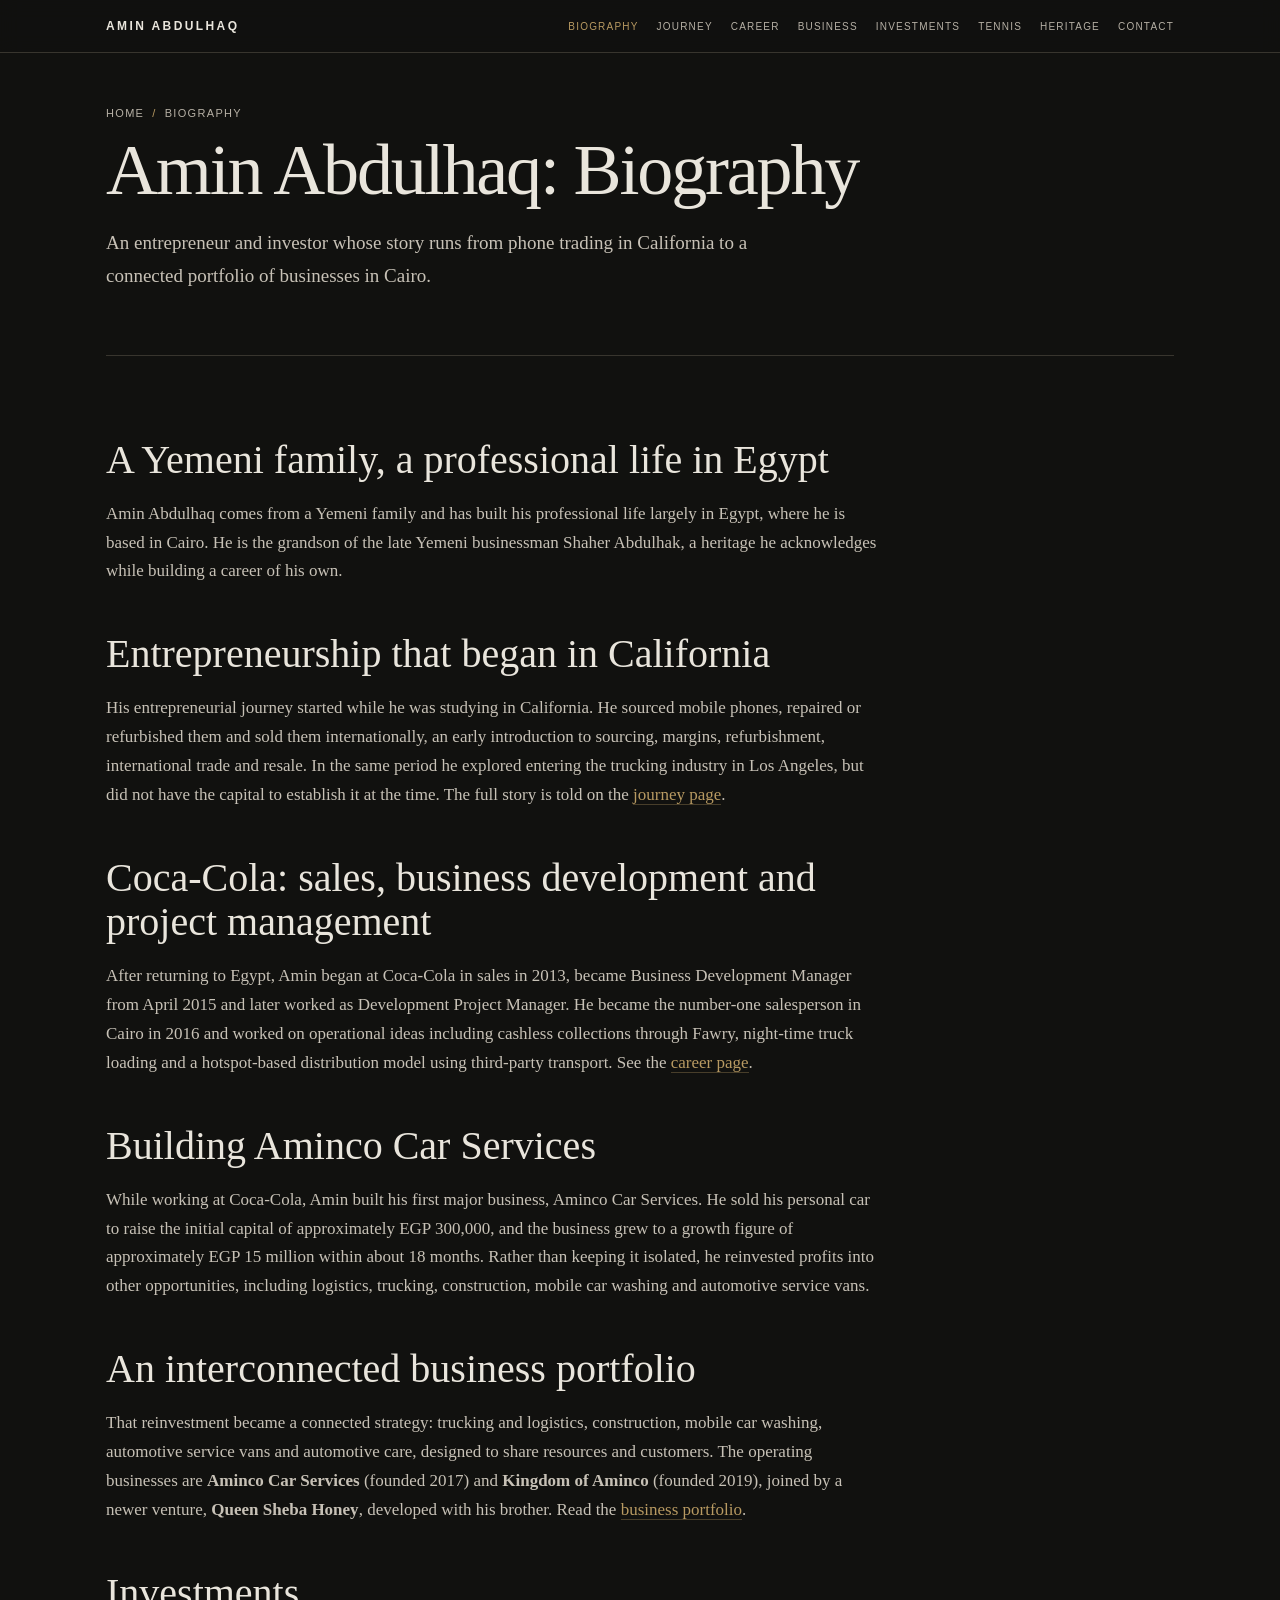
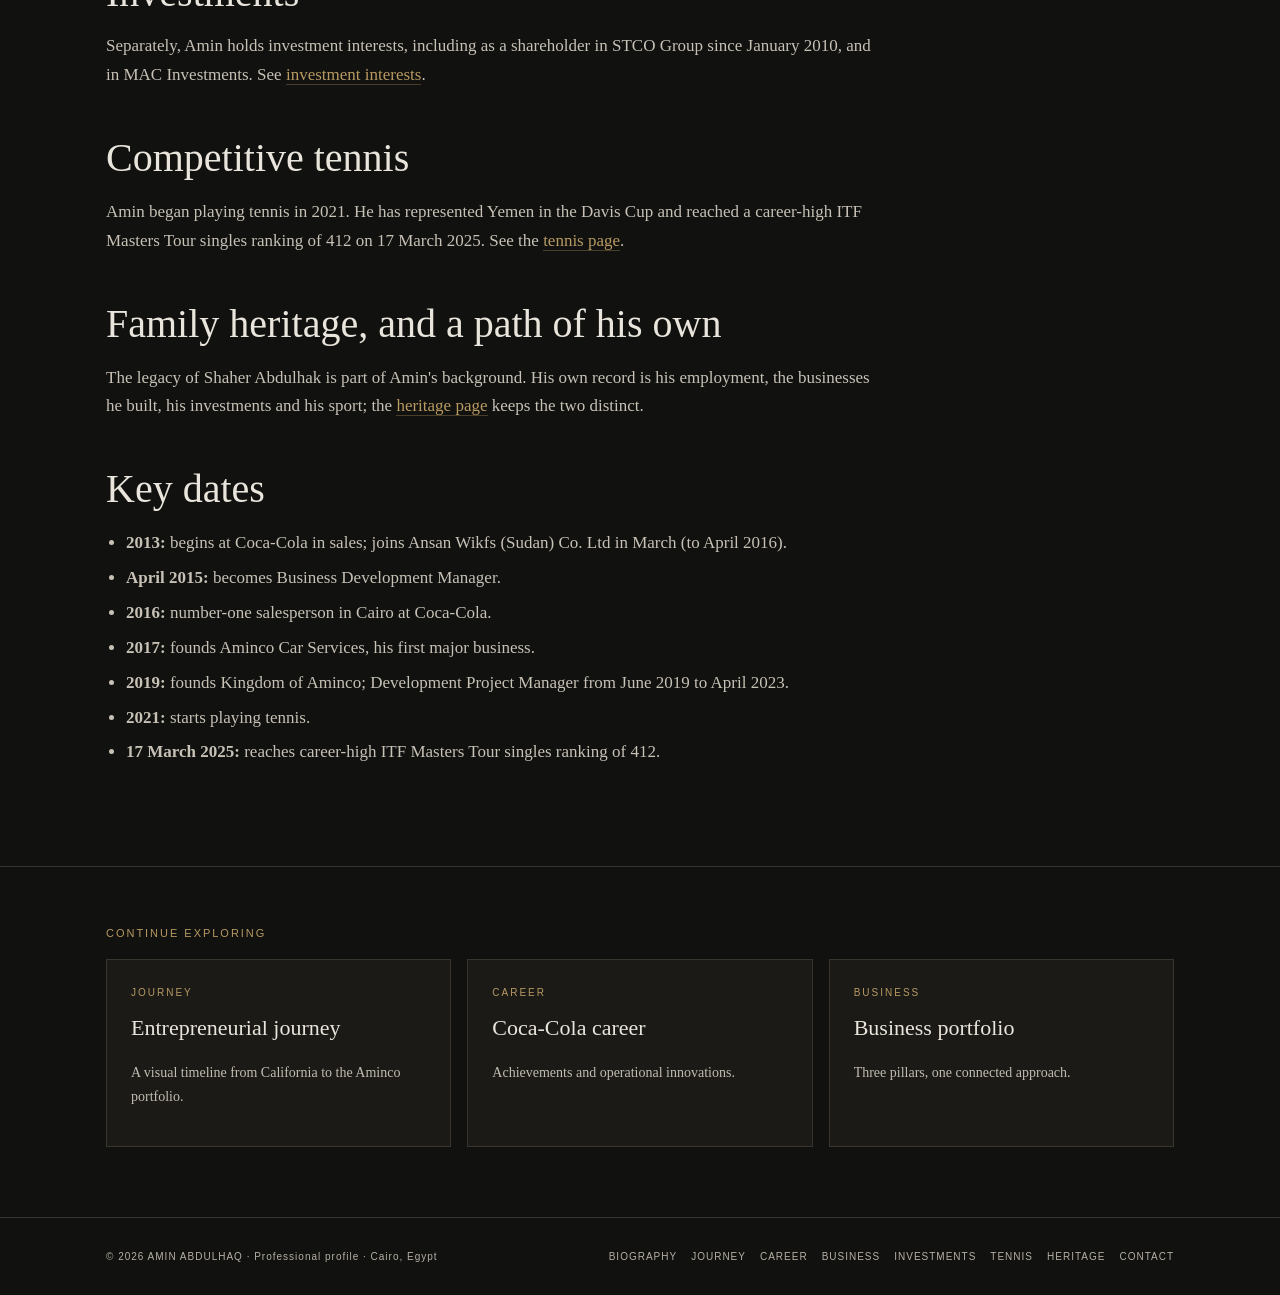
==== commit 7c89f005: "Apply confirmed corrections: Cairo 2016 achievement, Aminco Car Services as first business, ecosyste" ====
--- a/about/index.html
+++ b/about/index.html
@@ -1,17 +1,17 @@
 <!doctype html>
 <html lang="en"><head><meta charset="utf-8"><meta name="viewport" content="width=device-width,initial-scale=1">
 <title>Amin Abdulhaq Biography | Professional Background</title>
-<meta name="description" content="Biography of Amin Abdulhaq: phone trading in California, a Coca-Cola career, a first major business, an interconnected portfolio, investments and tennis.">
+<meta name="description" content="Biography of Amin Abdulhaq: phone trading in California, a Coca-Cola career, Aminco Car Services, an interconnected portfolio, investments and tennis.">
 <meta name="robots" content="index,follow,max-image-preview:large">
 <link rel="canonical" href="https://aminabdulhaq.com/about/">
 <meta name="theme-color" content="#11110f">
 <meta property="og:type" content="profile"><meta property="og:url" content="https://aminabdulhaq.com/about/"><meta property="og:site_name" content="Amin Abdulhaq"><meta property="og:locale" content="en_US">
-<meta property="og:title" content="Amin Abdulhaq Biography | Professional Background"><meta property="og:description" content="Biography of Amin Abdulhaq: phone trading in California, a Coca-Cola career, a first major business, an interconnected portfolio, investments and tennis.">
+<meta property="og:title" content="Amin Abdulhaq Biography | Professional Background"><meta property="og:description" content="Biography of Amin Abdulhaq: phone trading in California, a Coca-Cola career, Aminco Car Services, an interconnected portfolio, investments and tennis.">
 <meta property="og:image" content="https://aminabdulhaq.com/assets/img/og-image.jpg"><meta property="og:image:width" content="1200"><meta property="og:image:height" content="630"><meta property="og:image:alt" content="Amin Abdulhaq seated in a dark suit with the Cairo skyline at sunset behind him">
-<meta name="twitter:card" content="summary_large_image"><meta name="twitter:title" content="Amin Abdulhaq Biography | Professional Background"><meta name="twitter:description" content="Biography of Amin Abdulhaq: phone trading in California, a Coca-Cola career, a first major business, an interconnected portfolio, investments and tennis."><meta name="twitter:image" content="https://aminabdulhaq.com/assets/img/og-image.jpg"><meta name="twitter:image:alt" content="Amin Abdulhaq seated in a dark suit with the Cairo skyline at sunset behind him">
+<meta name="twitter:card" content="summary_large_image"><meta name="twitter:title" content="Amin Abdulhaq Biography | Professional Background"><meta name="twitter:description" content="Biography of Amin Abdulhaq: phone trading in California, a Coca-Cola career, Aminco Car Services, an interconnected portfolio, investments and tennis."><meta name="twitter:image" content="https://aminabdulhaq.com/assets/img/og-image.jpg"><meta name="twitter:image:alt" content="Amin Abdulhaq seated in a dark suit with the Cairo skyline at sunset behind him">
 <link rel="preload" href="/assets/style.css" as="style">
 <link rel="stylesheet" href="/assets/style.css">
-<script type="application/ld+json">{"@context":"https://schema.org","@graph":[{"@type":"ProfilePage","@id":"https://aminabdulhaq.com/about/#webpage","url":"https://aminabdulhaq.com/about/","name":"Amin Abdulhaq Biography | Professional Background","description":"Biography of Amin Abdulhaq: phone trading in California, a Coca-Cola career, a first major business, an interconnected portfolio, investments and tennis.","isPartOf":{"@id":"https://aminabdulhaq.com/#website"},"inLanguage":"en","primaryImageOfPage":{"@type":"ImageObject","url":"https://aminabdulhaq.com/assets/img/og-image.jpg"},"dateModified":"2026-11-05","mainEntity":{"@id":"https://aminabdulhaq.com/#person"}},{"@type":"BreadcrumbList","itemListElement":[{"@type":"ListItem","position":1,"name":"Home","item":"https://aminabdulhaq.com/"},{"@type":"ListItem","position":2,"name":"Biography","item":"https://aminabdulhaq.com/about/"}]},{"@type":"Person","@id":"https://aminabdulhaq.com/#person","name":"Amin Abdulhaq","url":"https://aminabdulhaq.com/","description":"Entrepreneur, investor and international tennis competitor based in Cairo, Egypt. Founder of Aminco Car Services and Kingdom of Aminco; has represented Yemen in the Davis Cup.","image":"https://aminabdulhaq.com/assets/img/og-image.jpg","address":{"@type":"PostalAddress","addressLocality":"Cairo","addressCountry":"EG"},"knowsAbout":["Entrepreneurship","Business development","Investment","Logistics and distribution","Tennis"],"worksFor":{"@type":"Organization","@id":"https://amincocars.com/#organization","name":"Aminco Group","url":"https://amincocars.com/"},"sameAs":["https://www.linkedin.com/in/amin-abdulhaq-b216a129a/","https://www.itftennis.com/en/players/amin-abdulhaq/800734253/yem/vt/s/overview/","https://www.daviscup.com/en/players/4f3f6add-f7f8-46e2-90af-3a77d9bbf651","https://www.instagram.com/amin_abdulhaq/","https://amincocars.com/"]}]}</script>
+<script type="application/ld+json">{"@context":"https://schema.org","@graph":[{"@type":"ProfilePage","@id":"https://aminabdulhaq.com/about/#webpage","url":"https://aminabdulhaq.com/about/","name":"Amin Abdulhaq Biography | Professional Background","description":"Biography of Amin Abdulhaq: phone trading in California, a Coca-Cola career, Aminco Car Services, an interconnected portfolio, investments and tennis.","isPartOf":{"@id":"https://aminabdulhaq.com/#website"},"inLanguage":"en","primaryImageOfPage":{"@type":"ImageObject","url":"https://aminabdulhaq.com/assets/img/og-image.jpg"},"dateModified":"2026-11-05","mainEntity":{"@id":"https://aminabdulhaq.com/#person"}},{"@type":"BreadcrumbList","itemListElement":[{"@type":"ListItem","position":1,"name":"Home","item":"https://aminabdulhaq.com/"},{"@type":"ListItem","position":2,"name":"Biography","item":"https://aminabdulhaq.com/about/"}]},{"@type":"Person","@id":"https://aminabdulhaq.com/#person","name":"Amin Abdulhaq","url":"https://aminabdulhaq.com/","description":"Entrepreneur, investor and international tennis competitor based in Cairo, Egypt. Founder of Aminco Car Services and Kingdom of Aminco; has represented Yemen in the Davis Cup.","image":"https://aminabdulhaq.com/assets/img/og-image.jpg","address":{"@type":"PostalAddress","addressLocality":"Cairo","addressCountry":"EG"},"knowsAbout":["Entrepreneurship","Business development","Investment","Logistics and distribution","Tennis"],"worksFor":{"@type":"Organization","@id":"https://amincocars.com/#organization","name":"Aminco Group","url":"https://amincocars.com/"},"sameAs":["https://www.linkedin.com/in/amin-abdulhaq-b216a129a/","https://www.itftennis.com/en/players/amin-abdulhaq/800734253/yem/vt/s/overview/","https://www.daviscup.com/en/players/4f3f6add-f7f8-46e2-90af-3a77d9bbf651","https://www.instagram.com/amin_abdulhaq/","https://amincocars.com/"]}]}</script>
 </head><body>
 <a class="skip" href="#main">Skip to content</a>
 <nav aria-label="Main"><div class="nav"><a class="brand" href="/">AMIN ABDULHAQ</a><div class="links"><a href="/about/" aria-current="page">Biography</a><a href="/journey/">Journey</a><a href="/career/">Career</a><a href="/business/">Business</a><a href="/investments/">Investments</a><a href="/tennis/">Tennis</a><a href="/heritage/">Heritage</a><a href="/contact/">Contact</a></div></div></nav>
@@ -19,11 +19,11 @@
 <div class="wrap"><header class="pagehead"><div class="crumbs"><a href="/">Home</a><span>/</span>Biography</div><h1>Amin Abdulhaq: Biography</h1><p class="lead">An entrepreneur and investor whose story runs from phone trading in California to a connected portfolio of businesses in Cairo.</p></header></div><div class="wrap"><section style="border-top:1px solid var(--line)"><div class="prose"><h2>A Yemeni family, a professional life in Egypt</h2>
 <p>Amin Abdulhaq comes from a Yemeni family and has built his professional life largely in Egypt, where he is based in Cairo. He is the grandson of the late Yemeni businessman Shaher Abdulhak, a heritage he acknowledges while building a career of his own.</p>
 <h2>Entrepreneurship that began in California</h2>
-<p>His entrepreneurial journey started while he was studying in California. He sourced mobile phones, repaired or refurbished them and sold them internationally, an early education in sourcing, margins, repair, international trade and resale. In the same period he explored entering the trucking industry in Los Angeles, but did not have the capital to establish it at the time. The full story is told on the <a class="inline" href="/journey/">journey page</a>.</p>
+<p>His entrepreneurial journey started while he was studying in California. He sourced mobile phones, repaired or refurbished them and sold them internationally, an early introduction to sourcing, margins, refurbishment, international trade and resale. In the same period he explored entering the trucking industry in Los Angeles, but did not have the capital to establish it at the time. The full story is told on the <a class="inline" href="/journey/">journey page</a>.</p>
 <h2>Coca-Cola: sales, business development and project management</h2>
-<p>After returning to Egypt, Amin began at Coca-Cola in sales in 2013, became Business Development Manager from April 2015 and later worked as Development Project Manager. He became the number-one salesperson in his region and worked on operational ideas including cashless collections through Fawry, night-time truck loading and a hotspot-based distribution model using third-party transport. See the <a class="inline" href="/career/">career page</a>.</p>
-<h2>Building the first major business</h2>
-<p>While working at Coca-Cola, Amin built his first major business. He sold his personal car to raise initial capital of approximately EGP 300,000, and the business grew to approximately EGP 15 million within a year and a half. Rather than keeping it isolated, he reinvested profits into other business opportunities.</p>
+<p>After returning to Egypt, Amin began at Coca-Cola in sales in 2013, became Business Development Manager from April 2015 and later worked as Development Project Manager. He became the number-one salesperson in Cairo in 2016 and worked on operational ideas including cashless collections through Fawry, night-time truck loading and a hotspot-based distribution model using third-party transport. See the <a class="inline" href="/career/">career page</a>.</p>
+<h2>Building Aminco Car Services</h2>
+<p>While working at Coca-Cola, Amin built his first major business, Aminco Car Services. He sold his personal car to raise the initial capital of approximately EGP 300,000, and the business grew to a growth figure of approximately EGP 15 million within about 18 months. Rather than keeping it isolated, he reinvested profits into other opportunities, including logistics, trucking, construction, mobile car washing and automotive service vans.</p>
 <h2>An interconnected business portfolio</h2>
 <p>That reinvestment became a connected strategy: trucking and logistics, construction, mobile car washing, automotive service vans and automotive care, designed to share resources and customers. The operating businesses are <strong>Aminco Car Services</strong> (founded 2017) and <strong>Kingdom of Aminco</strong> (founded 2019), joined by a newer venture, <strong>Queen Sheba Honey</strong>, developed with his brother. Read the <a class="inline" href="/business/">business portfolio</a>.</p>
 <h2>Investments</h2>
@@ -36,7 +36,8 @@
 <ul>
 <li><strong>2013:</strong> begins at Coca-Cola in sales; joins Ansan Wikfs (Sudan) Co. Ltd in March (to April 2016).</li>
 <li><strong>April 2015:</strong> becomes Business Development Manager.</li>
-<li><strong>2017:</strong> founds Aminco Car Services.</li>
+<li><strong>2016:</strong> number-one salesperson in Cairo at Coca-Cola.</li>
+<li><strong>2017:</strong> founds Aminco Car Services, his first major business.</li>
 <li><strong>2019:</strong> founds Kingdom of Aminco; Development Project Manager from June 2019 to April 2023.</li>
 <li><strong>2021:</strong> starts playing tennis.</li>
 <li><strong>17 March 2025:</strong> reaches career-high ITF Masters Tour singles ranking of 412.</li>
--- a/assets/style.css
+++ b/assets/style.css
@@ -20,7 +20,7 @@
 
 .measure{max-width:780px}.prose.wide{max-width:none}
 .pull{font-size:clamp(24px,3.3vw,36px);line-height:1.3;color:var(--paper);border-left:2px solid var(--gold);padding:4px 0 4px 24px;margin:34px 0;max-width:840px}
-.jt{margin:26px 0}.jt-step{display:grid;grid-template-columns:130px 1fr;gap:28px;padding:34px 0;border-top:1px solid var(--line)}.jt-step:last-child{border-bottom:1px solid var(--line)}.jt-no{font-size:60px;line-height:1;color:var(--gold);font-weight:400}.jt-body h2,.jt-body h3{font-size:clamp(26px,3.4vw,34px);font-weight:400;margin:6px 0 12px;line-height:1.15}.jt-body p{color:#c7c1b6;max-width:760px}.jt-body .btn{margin-top:6px}
+.jt{margin:26px 0}.jt-step{display:grid;grid-template-columns:130px 1fr;gap:28px;padding:34px 0;border-top:1px solid var(--line)}.jt-step:last-child{border-bottom:1px solid var(--line)}.jt-no{font-size:60px;line-height:1;color:var(--gold);font-weight:400}.jt-body h2,.jt-body h3{font-size:clamp(26px,3.4vw,34px);font-weight:400;margin:6px 0 12px;line-height:1.15}.jt-body p{color:#c7c1b6;max-width:760px}.badge-line strong{display:inline-block;border:1px solid var(--gold);color:var(--gold);font:12px Arial;letter-spacing:.14em;text-transform:uppercase;padding:9px 14px;font-weight:400}.jt-body .btn{margin-top:6px}
 .chips{display:flex;flex-wrap:wrap;gap:8px;margin:14px 0 4px;padding:0;list-style:none}.chips li{border:1px solid var(--line);padding:6px 12px;font:11px Arial;letter-spacing:.1em;text-transform:uppercase;color:var(--muted);margin:0}
 .facts{display:grid;grid-template-columns:repeat(3,1fr);gap:16px;margin:24px 0 8px}.fact{border:1px solid var(--line);background:var(--panel);padding:20px}.fact strong{display:block;font-size:30px;font-weight:400;color:var(--gold);line-height:1.1}.fact span{font:10px Arial;letter-spacing:.12em;text-transform:uppercase;color:var(--muted)}
 .achieve{display:grid;grid-template-columns:1.15fr 1fr;gap:16px;margin:26px 0}.big{background:linear-gradient(160deg,#1f1d18,#14130f);border:1px solid var(--gold);padding:36px}.big strong{display:block;font-size:clamp(64px,9vw,104px);line-height:1;color:var(--gold);font-weight:400}.big h3{font-size:28px;font-weight:400;margin:12px 0 8px}.big p{color:#c7c1b6;margin:0}.achieve .list{display:grid;gap:16px}.mini{border:1px solid var(--line);background:var(--panel);padding:20px 22px}.mini .meta{display:block;margin-bottom:4px}.mini p{margin:0;font-size:15px;color:#c7c1b6}
@@ -28,6 +28,9 @@
 .pillars{display:grid;grid-template-columns:repeat(3,1fr);gap:18px;margin:28px 0}.pillar{background:var(--panel);border:1px solid var(--line);border-top:3px solid var(--accent,var(--gold));display:flex;flex-direction:column}.pillar-media{aspect-ratio:16/10;overflow:hidden;background:#0d0d0b}.pillar-media picture,.pillar-media img{width:100%;height:100%}.pillar-media img{object-fit:cover}.pillar-media.type{display:flex;align-items:center;justify-content:center;font-size:92px;color:var(--accent,var(--gold));background:linear-gradient(135deg,#1b1a17,#0d0d0b)}.pillar-body{padding:24px 24px 28px}.pillar .meta{color:var(--accent,var(--gold))}.pillar h3{font-size:26px;font-weight:400;margin:8px 0 10px;line-height:1.15}.pillar p{font-size:15px;color:#c7c1b6}.pillar dl{margin:14px 0 0}.pillar dt{font:10px Arial;letter-spacing:.14em;text-transform:uppercase;color:var(--accent,var(--gold));margin-top:14px}.pillar dd{margin:3px 0 0;font-size:14px;color:#c2bcb1;line-height:1.55}
 .photos{display:grid;gap:18px;margin:26px 0;align-items:start}.photos.two{grid-template-columns:repeat(2,1fr)}.photos.one{grid-template-columns:minmax(0,380px) 1fr;gap:34px;align-items:center}.photos figure{margin:0}.photos img{width:100%;height:auto}.pillar-media img{object-position:center 35%}
 @media(max-width:760px){.photos.two,.photos.one{grid-template-columns:1fr}}
+.eco-fig{margin:30px 0;border:1px solid var(--line);background:linear-gradient(180deg,#1b1a17,#12120f);padding:28px 22px 12px}.eco-svg{width:100%;height:auto;display:block}.eco-m{display:none}.eco-svg .en rect{fill:#14130f;stroke:var(--line)}.eco-svg .ea rect{stroke:#b89a62}.eco-svg .eb rect{stroke:#b5564a}.eco-svg .hub rect{fill:#1f1d18;stroke:#b89a62;stroke-width:1.5}.eco-svg .el{stroke:#4a463c;stroke-width:1}.eco-svg text{font-family:Georgia,serif}.eco-svg .et{fill:#e9e5dc;font-size:19px}.eco-svg .es{fill:#b6b0a5;font-size:14px}.eco-svg .ht{fill:#b89a62;font-size:21px}.eco-svg .hs{fill:#c7c1b6;font-size:14px}.eco-svg .et.sm{font-size:16px}.eco-svg .es.sm{font-size:12.5px}
+@media(max-width:760px){.eco-d{display:none}.eco-m{display:block}.eco-fig{padding:20px 12px 6px}}
+.jt-step{padding:46px 0}.photos{margin:46px 0}.spread{margin:46px 0}.measure{margin-top:8px}
 .p-auto{--accent:#b89a62}.p-log{--accent:#b5564a}.p-honey{--accent:#d9a441}
 .eco{border:1px solid var(--line);background:linear-gradient(180deg,#1b1a17,#14130f);padding:28px;margin:28px 0}.eco-bar{border:1px solid var(--gold);padding:14px 18px;text-align:center;font:11px Arial;letter-spacing:.14em;text-transform:uppercase;color:var(--gold)}.eco-links{display:grid;grid-template-columns:repeat(4,1fr);gap:14px;margin-top:20px}.eco-links div{border-top:1px solid var(--gold);padding-top:12px;font-size:14px;color:#c7c1b6;line-height:1.55}.eco-links strong{display:block;color:var(--paper);font-weight:400;font-size:17px;margin-bottom:4px}
 .spread{display:grid;grid-template-columns:1.05fr 1fr;gap:34px;align-items:center;margin:26px 0}.spread img{width:100%}.spread .copy p{color:#c7c1b6}
--- a/assets/style.css
+++ b/assets/style.css
@@ -20,7 +20,7 @@
 
 .measure{max-width:780px}.prose.wide{max-width:none}
 .pull{font-size:clamp(24px,3.3vw,36px);line-height:1.3;color:var(--paper);border-left:2px solid var(--gold);padding:4px 0 4px 24px;margin:34px 0;max-width:840px}
-.jt{margin:26px 0}.jt-step{display:grid;grid-template-columns:130px 1fr;gap:28px;padding:34px 0;border-top:1px solid var(--line)}.jt-step:last-child{border-bottom:1px solid var(--line)}.jt-no{font-size:60px;line-height:1;color:var(--gold);font-weight:400}.jt-body h2,.jt-body h3{font-size:clamp(26px,3.4vw,34px);font-weight:400;margin:6px 0 12px;line-height:1.15}.jt-body p{color:#c7c1b6;max-width:760px}.jt-body .btn{margin-top:6px}
+.jt{margin:26px 0}.jt-step{display:grid;grid-template-columns:130px 1fr;gap:28px;padding:34px 0;border-top:1px solid var(--line)}.jt-step:last-child{border-bottom:1px solid var(--line)}.jt-no{font-size:60px;line-height:1;color:var(--gold);font-weight:400}.jt-body h2,.jt-body h3{font-size:clamp(26px,3.4vw,34px);font-weight:400;margin:6px 0 12px;line-height:1.15}.jt-body p{color:#c7c1b6;max-width:760px}.badge-line strong{display:inline-block;border:1px solid var(--gold);color:var(--gold);font:12px Arial;letter-spacing:.14em;text-transform:uppercase;padding:9px 14px;font-weight:400}.jt-body .btn{margin-top:6px}
 .chips{display:flex;flex-wrap:wrap;gap:8px;margin:14px 0 4px;padding:0;list-style:none}.chips li{border:1px solid var(--line);padding:6px 12px;font:11px Arial;letter-spacing:.1em;text-transform:uppercase;color:var(--muted);margin:0}
 .facts{display:grid;grid-template-columns:repeat(3,1fr);gap:16px;margin:24px 0 8px}.fact{border:1px solid var(--line);background:var(--panel);padding:20px}.fact strong{display:block;font-size:30px;font-weight:400;color:var(--gold);line-height:1.1}.fact span{font:10px Arial;letter-spacing:.12em;text-transform:uppercase;color:var(--muted)}
 .achieve{display:grid;grid-template-columns:1.15fr 1fr;gap:16px;margin:26px 0}.big{background:linear-gradient(160deg,#1f1d18,#14130f);border:1px solid var(--gold);padding:36px}.big strong{display:block;font-size:clamp(64px,9vw,104px);line-height:1;color:var(--gold);font-weight:400}.big h3{font-size:28px;font-weight:400;margin:12px 0 8px}.big p{color:#c7c1b6;margin:0}.achieve .list{display:grid;gap:16px}.mini{border:1px solid var(--line);background:var(--panel);padding:20px 22px}.mini .meta{display:block;margin-bottom:4px}.mini p{margin:0;font-size:15px;color:#c7c1b6}
@@ -28,6 +28,9 @@
 .pillars{display:grid;grid-template-columns:repeat(3,1fr);gap:18px;margin:28px 0}.pillar{background:var(--panel);border:1px solid var(--line);border-top:3px solid var(--accent,var(--gold));display:flex;flex-direction:column}.pillar-media{aspect-ratio:16/10;overflow:hidden;background:#0d0d0b}.pillar-media picture,.pillar-media img{width:100%;height:100%}.pillar-media img{object-fit:cover}.pillar-media.type{display:flex;align-items:center;justify-content:center;font-size:92px;color:var(--accent,var(--gold));background:linear-gradient(135deg,#1b1a17,#0d0d0b)}.pillar-body{padding:24px 24px 28px}.pillar .meta{color:var(--accent,var(--gold))}.pillar h3{font-size:26px;font-weight:400;margin:8px 0 10px;line-height:1.15}.pillar p{font-size:15px;color:#c7c1b6}.pillar dl{margin:14px 0 0}.pillar dt{font:10px Arial;letter-spacing:.14em;text-transform:uppercase;color:var(--accent,var(--gold));margin-top:14px}.pillar dd{margin:3px 0 0;font-size:14px;color:#c2bcb1;line-height:1.55}
 .photos{display:grid;gap:18px;margin:26px 0;align-items:start}.photos.two{grid-template-columns:repeat(2,1fr)}.photos.one{grid-template-columns:minmax(0,380px) 1fr;gap:34px;align-items:center}.photos figure{margin:0}.photos img{width:100%;height:auto}.pillar-media img{object-position:center 35%}
 @media(max-width:760px){.photos.two,.photos.one{grid-template-columns:1fr}}
+.eco-fig{margin:30px 0;border:1px solid var(--line);background:linear-gradient(180deg,#1b1a17,#12120f);padding:28px 22px 12px}.eco-svg{width:100%;height:auto;display:block}.eco-m{display:none}.eco-svg .en rect{fill:#14130f;stroke:var(--line)}.eco-svg .ea rect{stroke:#b89a62}.eco-svg .eb rect{stroke:#b5564a}.eco-svg .hub rect{fill:#1f1d18;stroke:#b89a62;stroke-width:1.5}.eco-svg .el{stroke:#4a463c;stroke-width:1}.eco-svg text{font-family:Georgia,serif}.eco-svg .et{fill:#e9e5dc;font-size:19px}.eco-svg .es{fill:#b6b0a5;font-size:14px}.eco-svg .ht{fill:#b89a62;font-size:21px}.eco-svg .hs{fill:#c7c1b6;font-size:14px}.eco-svg .et.sm{font-size:16px}.eco-svg .es.sm{font-size:12.5px}
+@media(max-width:760px){.eco-d{display:none}.eco-m{display:block}.eco-fig{padding:20px 12px 6px}}
+.jt-step{padding:46px 0}.photos{margin:46px 0}.spread{margin:46px 0}.measure{margin-top:8px}
 .p-auto{--accent:#b89a62}.p-log{--accent:#b5564a}.p-honey{--accent:#d9a441}
 .eco{border:1px solid var(--line);background:linear-gradient(180deg,#1b1a17,#14130f);padding:28px;margin:28px 0}.eco-bar{border:1px solid var(--gold);padding:14px 18px;text-align:center;font:11px Arial;letter-spacing:.14em;text-transform:uppercase;color:var(--gold)}.eco-links{display:grid;grid-template-columns:repeat(4,1fr);gap:14px;margin-top:20px}.eco-links div{border-top:1px solid var(--gold);padding-top:12px;font-size:14px;color:#c7c1b6;line-height:1.55}.eco-links strong{display:block;color:var(--paper);font-weight:400;font-size:17px;margin-bottom:4px}
 .spread{display:grid;grid-template-columns:1.05fr 1fr;gap:34px;align-items:center;margin:26px 0}.spread img{width:100%}.spread .copy p{color:#c7c1b6}
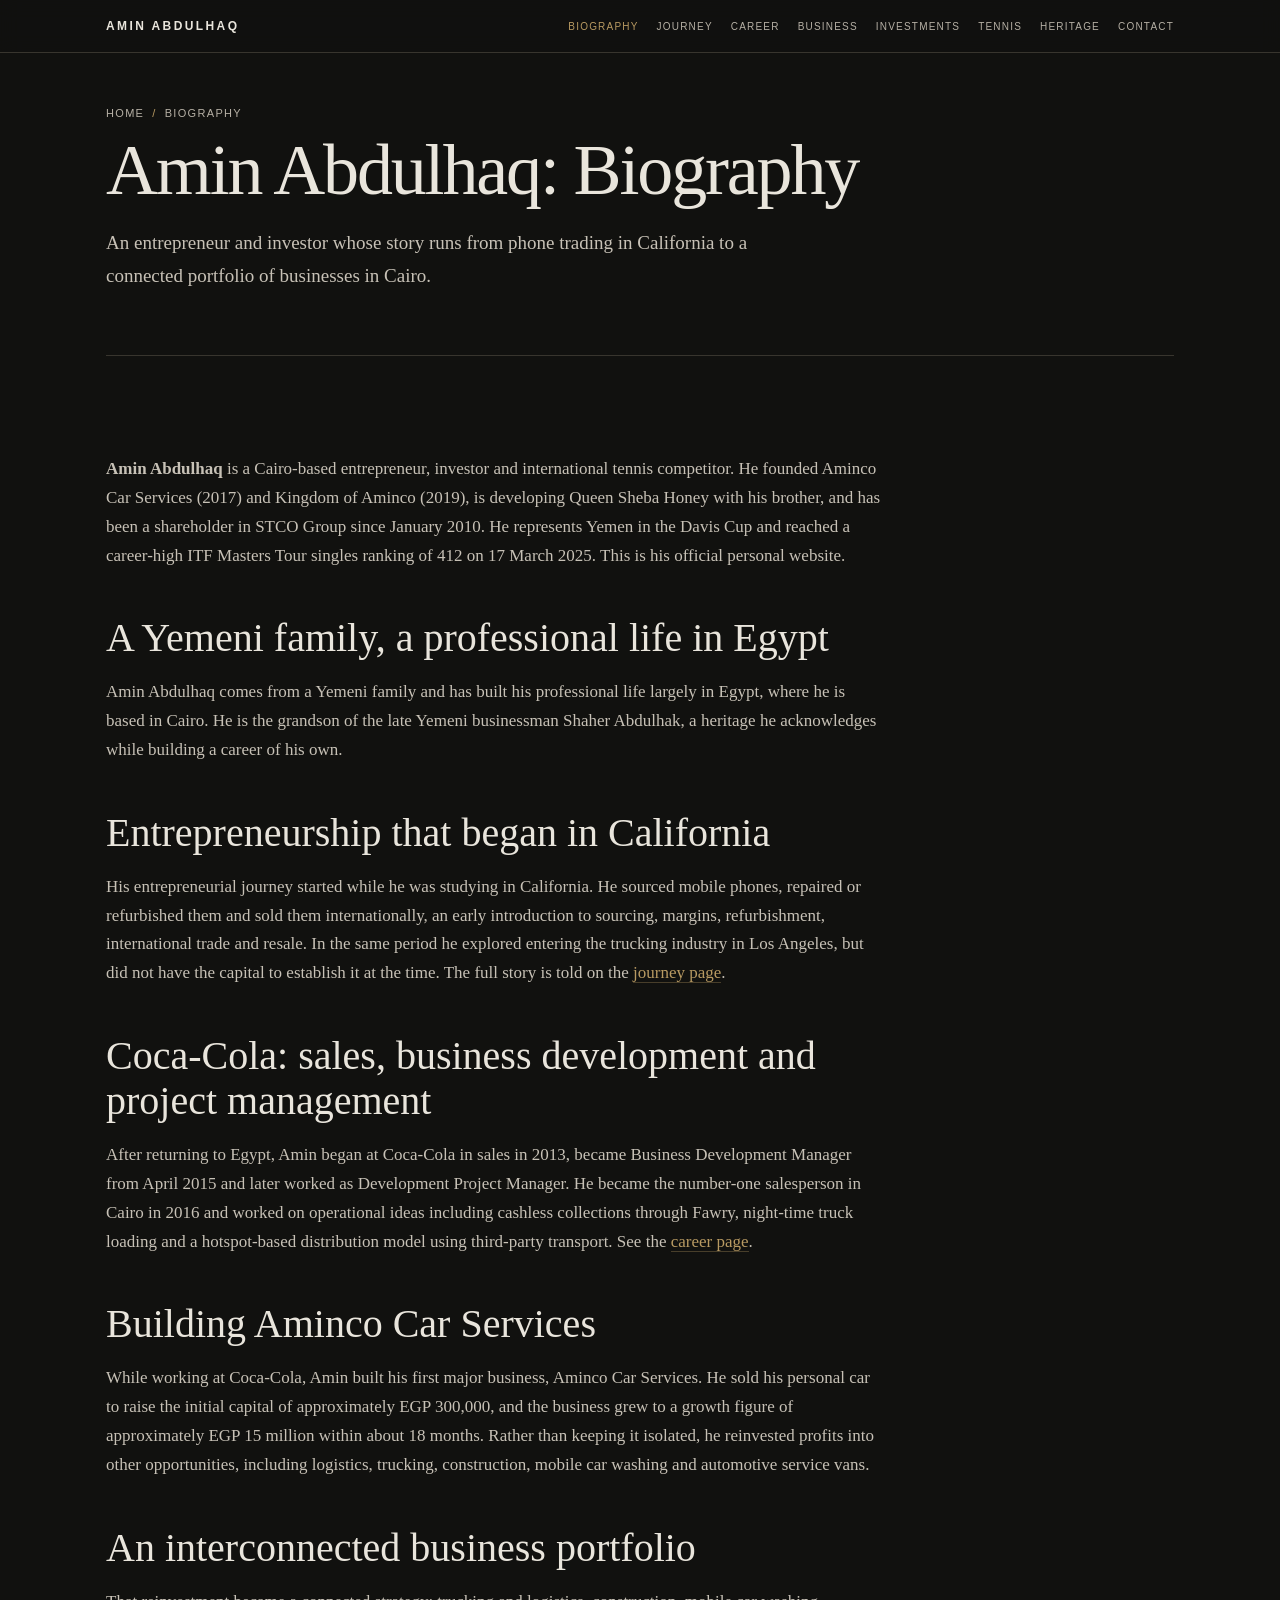
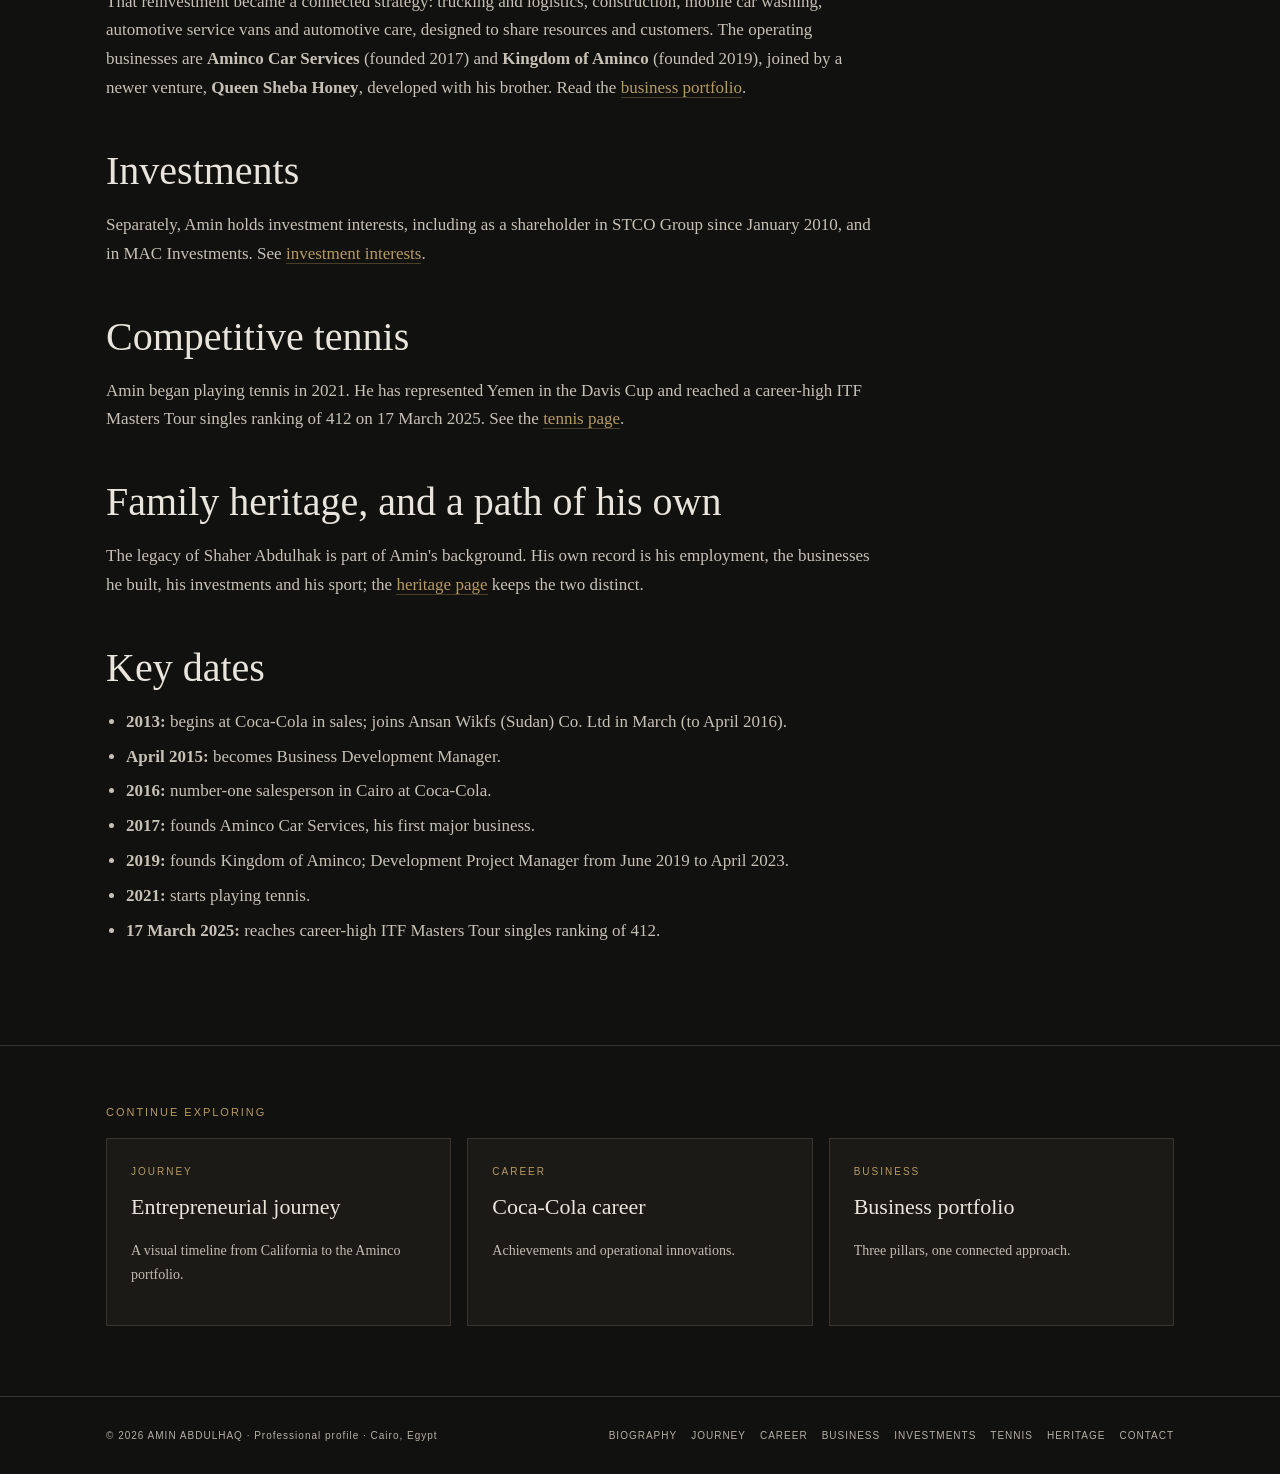
==== commit 32509842: "Correct tennis photo caption and alt text; strengthen Person/ProfilePage structured data and identit" ====
--- a/about/index.html
+++ b/about/index.html
@@ -3,6 +3,7 @@
 <title>Amin Abdulhaq Biography | Professional Background</title>
 <meta name="description" content="Biography of Amin Abdulhaq: phone trading in California, a Coca-Cola career, Aminco Car Services, an interconnected portfolio, investments and tennis.">
 <meta name="robots" content="index,follow,max-image-preview:large">
+<meta name="author" content="Amin Abdulhaq">
 <link rel="canonical" href="https://aminabdulhaq.com/about/">
 <meta name="theme-color" content="#11110f">
 <meta property="og:type" content="profile"><meta property="og:url" content="https://aminabdulhaq.com/about/"><meta property="og:site_name" content="Amin Abdulhaq"><meta property="og:locale" content="en_US">
@@ -11,12 +12,13 @@
 <meta name="twitter:card" content="summary_large_image"><meta name="twitter:title" content="Amin Abdulhaq Biography | Professional Background"><meta name="twitter:description" content="Biography of Amin Abdulhaq: phone trading in California, a Coca-Cola career, Aminco Car Services, an interconnected portfolio, investments and tennis."><meta name="twitter:image" content="https://aminabdulhaq.com/assets/img/og-image.jpg"><meta name="twitter:image:alt" content="Amin Abdulhaq seated in a dark suit with the Cairo skyline at sunset behind him">
 <link rel="preload" href="/assets/style.css" as="style">
 <link rel="stylesheet" href="/assets/style.css">
-<script type="application/ld+json">{"@context":"https://schema.org","@graph":[{"@type":"ProfilePage","@id":"https://aminabdulhaq.com/about/#webpage","url":"https://aminabdulhaq.com/about/","name":"Amin Abdulhaq Biography | Professional Background","description":"Biography of Amin Abdulhaq: phone trading in California, a Coca-Cola career, Aminco Car Services, an interconnected portfolio, investments and tennis.","isPartOf":{"@id":"https://aminabdulhaq.com/#website"},"inLanguage":"en","primaryImageOfPage":{"@type":"ImageObject","url":"https://aminabdulhaq.com/assets/img/og-image.jpg"},"dateModified":"2026-11-05","mainEntity":{"@id":"https://aminabdulhaq.com/#person"}},{"@type":"BreadcrumbList","itemListElement":[{"@type":"ListItem","position":1,"name":"Home","item":"https://aminabdulhaq.com/"},{"@type":"ListItem","position":2,"name":"Biography","item":"https://aminabdulhaq.com/about/"}]},{"@type":"Person","@id":"https://aminabdulhaq.com/#person","name":"Amin Abdulhaq","url":"https://aminabdulhaq.com/","description":"Entrepreneur, investor and international tennis competitor based in Cairo, Egypt. Founder of Aminco Car Services and Kingdom of Aminco; has represented Yemen in the Davis Cup.","image":"https://aminabdulhaq.com/assets/img/og-image.jpg","address":{"@type":"PostalAddress","addressLocality":"Cairo","addressCountry":"EG"},"knowsAbout":["Entrepreneurship","Business development","Investment","Logistics and distribution","Tennis"],"worksFor":{"@type":"Organization","@id":"https://amincocars.com/#organization","name":"Aminco Group","url":"https://amincocars.com/"},"sameAs":["https://www.linkedin.com/in/amin-abdulhaq-b216a129a/","https://www.itftennis.com/en/players/amin-abdulhaq/800734253/yem/vt/s/overview/","https://www.daviscup.com/en/players/4f3f6add-f7f8-46e2-90af-3a77d9bbf651","https://www.instagram.com/amin_abdulhaq/","https://amincocars.com/"]}]}</script>
+<script type="application/ld+json">{"@context":"https://schema.org","@graph":[{"@type":"ProfilePage","@id":"https://aminabdulhaq.com/about/#webpage","url":"https://aminabdulhaq.com/about/","name":"Amin Abdulhaq Biography | Professional Background","description":"Biography of Amin Abdulhaq: phone trading in California, a Coca-Cola career, Aminco Car Services, an interconnected portfolio, investments and tennis.","isPartOf":{"@type":"WebSite","@id":"https://aminabdulhaq.com/#website","url":"https://aminabdulhaq.com/","name":"Amin Abdulhaq"},"inLanguage":"en","primaryImageOfPage":{"@type":"ImageObject","url":"https://aminabdulhaq.com/assets/img/og-image.jpg"},"dateModified":"2026-11-05","dateCreated":"2026-11-05T01:36:52+02:00","mainEntity":{"@id":"https://aminabdulhaq.com/#person"}},{"@type":"BreadcrumbList","itemListElement":[{"@type":"ListItem","position":1,"name":"Home","item":"https://aminabdulhaq.com/"},{"@type":"ListItem","position":2,"name":"Biography","item":"https://aminabdulhaq.com/about/"}]},{"@type":"Person","@id":"https://aminabdulhaq.com/#person","name":"Amin Abdulhaq","url":"https://aminabdulhaq.com/","givenName":"Amin","familyName":"Abdulhaq","mainEntityOfPage":"https://aminabdulhaq.com/","jobTitle":"Entrepreneur and investor","description":"Amin Abdulhaq is a Cairo-based entrepreneur, investor and international tennis competitor. He founded Aminco Car Services (2017) and Kingdom of Aminco (2019), is developing Queen Sheba Honey with his brother, has been a shareholder in STCO Group since January 2010, represents Yemen in the Davis Cup and reached a career-high ITF Masters Tour singles ranking of 412 on 17 March 2025.","image":{"@type":"ImageObject","@id":"https://aminabdulhaq.com/#portrait","url":"https://aminabdulhaq.com/assets/img/portrait-1100.jpg","contentUrl":"https://aminabdulhaq.com/assets/img/portrait-1100.jpg","width":1100,"height":1420,"caption":"Amin Abdulhaq seated in a dark suit with the Cairo skyline at sunset behind him"},"address":{"@type":"PostalAddress","addressLocality":"Cairo","addressCountry":"EG"},"award":"Number-one salesperson in Cairo at Coca-Cola, 2016","knowsAbout":["Entrepreneurship","Business development","Investment","Logistics and distribution","Automotive services","Tennis"],"worksFor":{"@type":"Organization","@id":"https://amincocars.com/#organization","name":"Aminco Group","url":"https://amincocars.com/"},"sameAs":["https://www.linkedin.com/in/amin-abdulhaq-b216a129a/","https://www.itftennis.com/en/players/amin-abdulhaq/800734253/yem/vt/s/overview/","https://www.daviscup.com/en/players/4f3f6add-f7f8-46e2-90af-3a77d9bbf651","https://www.instagram.com/amin_abdulhaq/","https://amincocars.com/"]}]}</script>
 </head><body>
 <a class="skip" href="#main">Skip to content</a>
 <nav aria-label="Main"><div class="nav"><a class="brand" href="/">AMIN ABDULHAQ</a><div class="links"><a href="/about/" aria-current="page">Biography</a><a href="/journey/">Journey</a><a href="/career/">Career</a><a href="/business/">Business</a><a href="/investments/">Investments</a><a href="/tennis/">Tennis</a><a href="/heritage/">Heritage</a><a href="/contact/">Contact</a></div></div></nav>
 <main id="main">
-<div class="wrap"><header class="pagehead"><div class="crumbs"><a href="/">Home</a><span>/</span>Biography</div><h1>Amin Abdulhaq: Biography</h1><p class="lead">An entrepreneur and investor whose story runs from phone trading in California to a connected portfolio of businesses in Cairo.</p></header></div><div class="wrap"><section style="border-top:1px solid var(--line)"><div class="prose"><h2>A Yemeni family, a professional life in Egypt</h2>
+<div class="wrap"><header class="pagehead"><div class="crumbs"><a href="/">Home</a><span>/</span>Biography</div><h1>Amin Abdulhaq: Biography</h1><p class="lead">An entrepreneur and investor whose story runs from phone trading in California to a connected portfolio of businesses in Cairo.</p></header></div><div class="wrap"><section style="border-top:1px solid var(--line)"><div class="prose"><p><strong>Amin Abdulhaq</strong> is a Cairo-based entrepreneur, investor and international tennis competitor. He founded Aminco Car Services (2017) and Kingdom of Aminco (2019), is developing Queen Sheba Honey with his brother, and has been a shareholder in STCO Group since January 2010. He represents Yemen in the Davis Cup and reached a career-high ITF Masters Tour singles ranking of 412 on 17 March 2025. This is his official personal website.</p>
+<h2>A Yemeni family, a professional life in Egypt</h2>
 <p>Amin Abdulhaq comes from a Yemeni family and has built his professional life largely in Egypt, where he is based in Cairo. He is the grandson of the late Yemeni businessman Shaher Abdulhak, a heritage he acknowledges while building a career of his own.</p>
 <h2>Entrepreneurship that began in California</h2>
 <p>His entrepreneurial journey started while he was studying in California. He sourced mobile phones, repaired or refurbished them and sold them internationally, an early introduction to sourcing, margins, refurbishment, international trade and resale. In the same period he explored entering the trucking industry in Los Angeles, but did not have the capital to establish it at the time. The full story is told on the <a class="inline" href="/journey/">journey page</a>.</p>
--- a/assets/style.css
+++ b/assets/style.css
@@ -31,6 +31,7 @@
 .eco-fig{margin:30px 0;border:1px solid var(--line);background:linear-gradient(180deg,#1b1a17,#12120f);padding:28px 22px 12px}.eco-svg{width:100%;height:auto;display:block}.eco-m{display:none}.eco-svg .en rect{fill:#14130f;stroke:var(--line)}.eco-svg .ea rect{stroke:#b89a62}.eco-svg .eb rect{stroke:#b5564a}.eco-svg .hub rect{fill:#1f1d18;stroke:#b89a62;stroke-width:1.5}.eco-svg .el{stroke:#4a463c;stroke-width:1}.eco-svg text{font-family:Georgia,serif}.eco-svg .et{fill:#e9e5dc;font-size:19px}.eco-svg .es{fill:#b6b0a5;font-size:14px}.eco-svg .ht{fill:#b89a62;font-size:21px}.eco-svg .hs{fill:#c7c1b6;font-size:14px}.eco-svg .et.sm{font-size:16px}.eco-svg .es.sm{font-size:12.5px}
 @media(max-width:760px){.eco-d{display:none}.eco-m{display:block}.eco-fig{padding:20px 12px 6px}}
 .jt-step{padding:46px 0}.photos{margin:46px 0}.spread{margin:46px 0}.measure{margin-top:8px}
+.hero-photo{margin:6px 0 30px}.hero-photo img{width:100%;height:auto}.photos.wide-first{grid-template-columns:1.5fr 1fr}.photos.gal-one{grid-template-columns:minmax(0,420px) 1fr}@media(max-width:760px){.photos.wide-first,.photos.gal-one{grid-template-columns:1fr}}
 .p-auto{--accent:#b89a62}.p-log{--accent:#b5564a}.p-honey{--accent:#d9a441}
 .eco{border:1px solid var(--line);background:linear-gradient(180deg,#1b1a17,#14130f);padding:28px;margin:28px 0}.eco-bar{border:1px solid var(--gold);padding:14px 18px;text-align:center;font:11px Arial;letter-spacing:.14em;text-transform:uppercase;color:var(--gold)}.eco-links{display:grid;grid-template-columns:repeat(4,1fr);gap:14px;margin-top:20px}.eco-links div{border-top:1px solid var(--gold);padding-top:12px;font-size:14px;color:#c7c1b6;line-height:1.55}.eco-links strong{display:block;color:var(--paper);font-weight:400;font-size:17px;margin-bottom:4px}
 .spread{display:grid;grid-template-columns:1.05fr 1fr;gap:34px;align-items:center;margin:26px 0}.spread img{width:100%}.spread .copy p{color:#c7c1b6}
--- a/assets/style.css
+++ b/assets/style.css
@@ -31,6 +31,7 @@
 .eco-fig{margin:30px 0;border:1px solid var(--line);background:linear-gradient(180deg,#1b1a17,#12120f);padding:28px 22px 12px}.eco-svg{width:100%;height:auto;display:block}.eco-m{display:none}.eco-svg .en rect{fill:#14130f;stroke:var(--line)}.eco-svg .ea rect{stroke:#b89a62}.eco-svg .eb rect{stroke:#b5564a}.eco-svg .hub rect{fill:#1f1d18;stroke:#b89a62;stroke-width:1.5}.eco-svg .el{stroke:#4a463c;stroke-width:1}.eco-svg text{font-family:Georgia,serif}.eco-svg .et{fill:#e9e5dc;font-size:19px}.eco-svg .es{fill:#b6b0a5;font-size:14px}.eco-svg .ht{fill:#b89a62;font-size:21px}.eco-svg .hs{fill:#c7c1b6;font-size:14px}.eco-svg .et.sm{font-size:16px}.eco-svg .es.sm{font-size:12.5px}
 @media(max-width:760px){.eco-d{display:none}.eco-m{display:block}.eco-fig{padding:20px 12px 6px}}
 .jt-step{padding:46px 0}.photos{margin:46px 0}.spread{margin:46px 0}.measure{margin-top:8px}
+.hero-photo{margin:6px 0 30px}.hero-photo img{width:100%;height:auto}.photos.wide-first{grid-template-columns:1.5fr 1fr}.photos.gal-one{grid-template-columns:minmax(0,420px) 1fr}@media(max-width:760px){.photos.wide-first,.photos.gal-one{grid-template-columns:1fr}}
 .p-auto{--accent:#b89a62}.p-log{--accent:#b5564a}.p-honey{--accent:#d9a441}
 .eco{border:1px solid var(--line);background:linear-gradient(180deg,#1b1a17,#14130f);padding:28px;margin:28px 0}.eco-bar{border:1px solid var(--gold);padding:14px 18px;text-align:center;font:11px Arial;letter-spacing:.14em;text-transform:uppercase;color:var(--gold)}.eco-links{display:grid;grid-template-columns:repeat(4,1fr);gap:14px;margin-top:20px}.eco-links div{border-top:1px solid var(--gold);padding-top:12px;font-size:14px;color:#c7c1b6;line-height:1.55}.eco-links strong{display:block;color:var(--paper);font-weight:400;font-size:17px;margin-bottom:4px}
 .spread{display:grid;grid-template-columns:1.05fr 1fr;gap:34px;align-items:center;margin:26px 0}.spread img{width:100%}.spread .copy p{color:#c7c1b6}
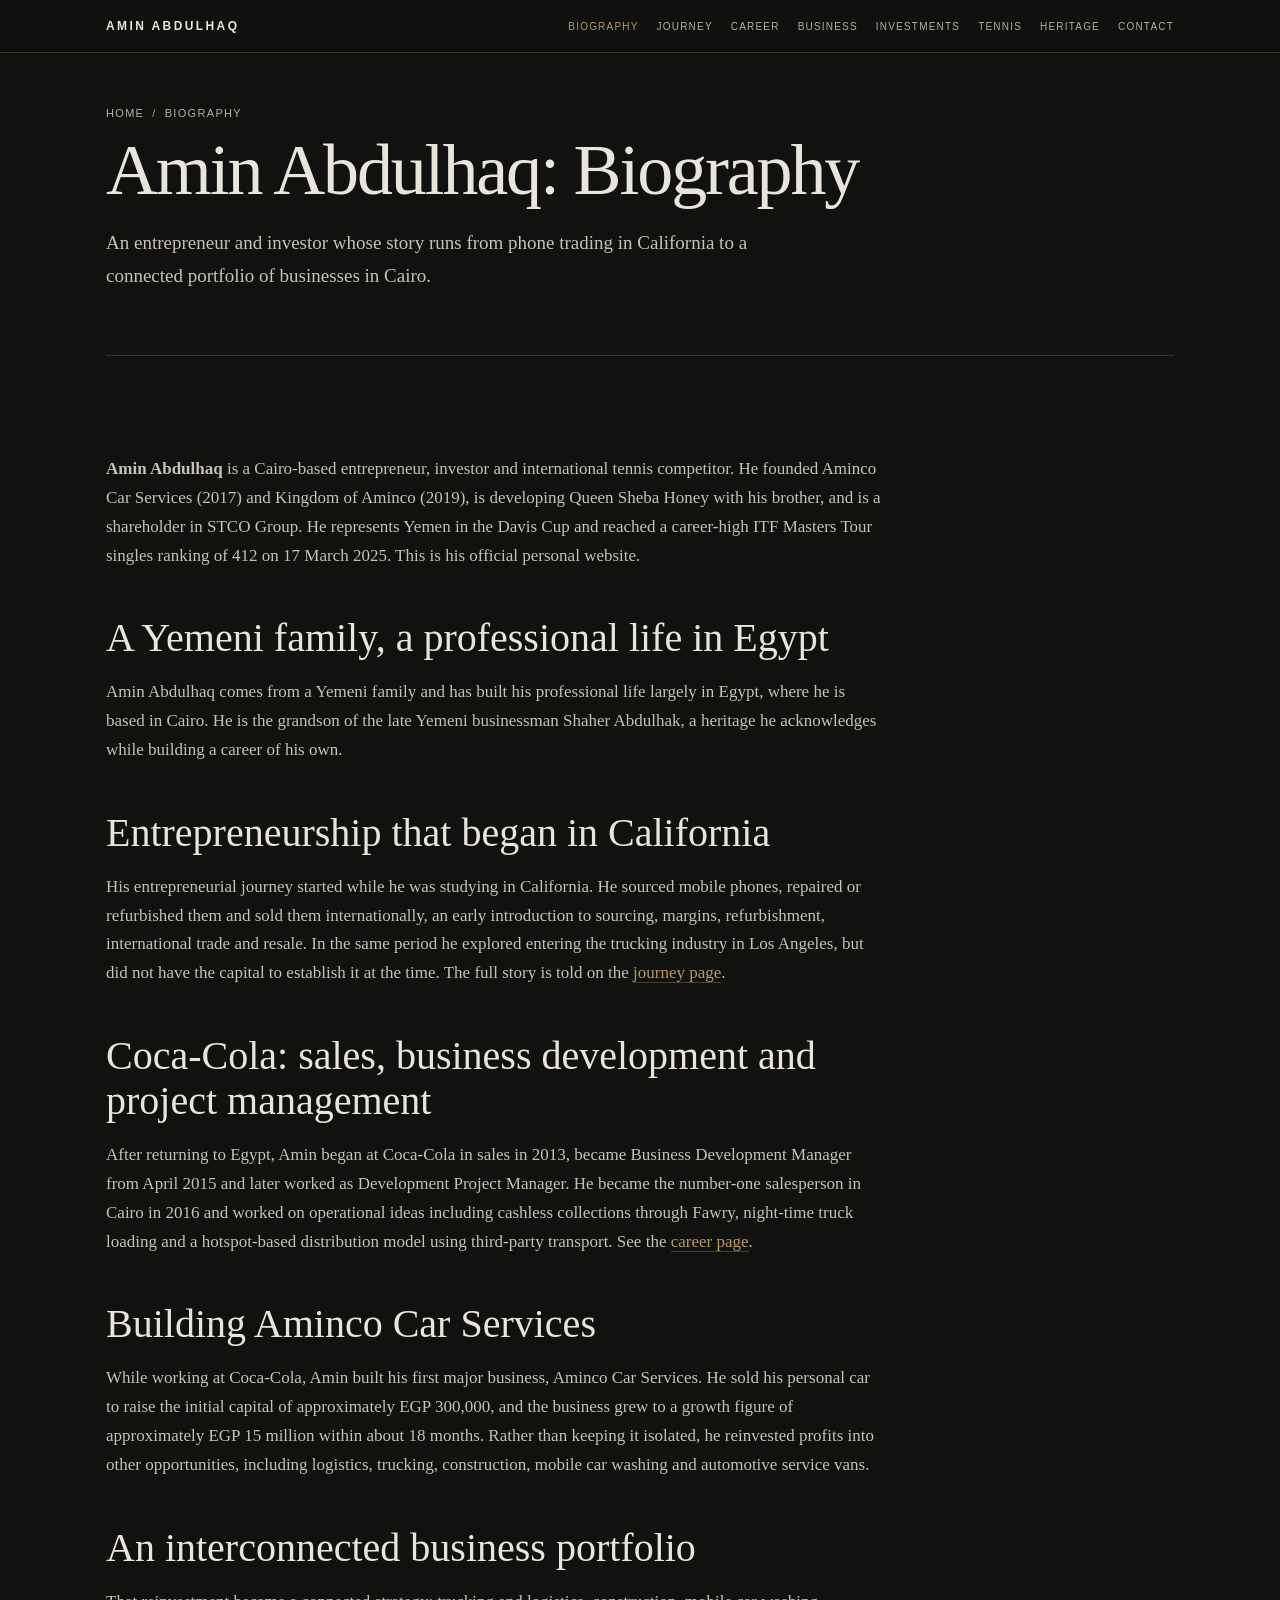
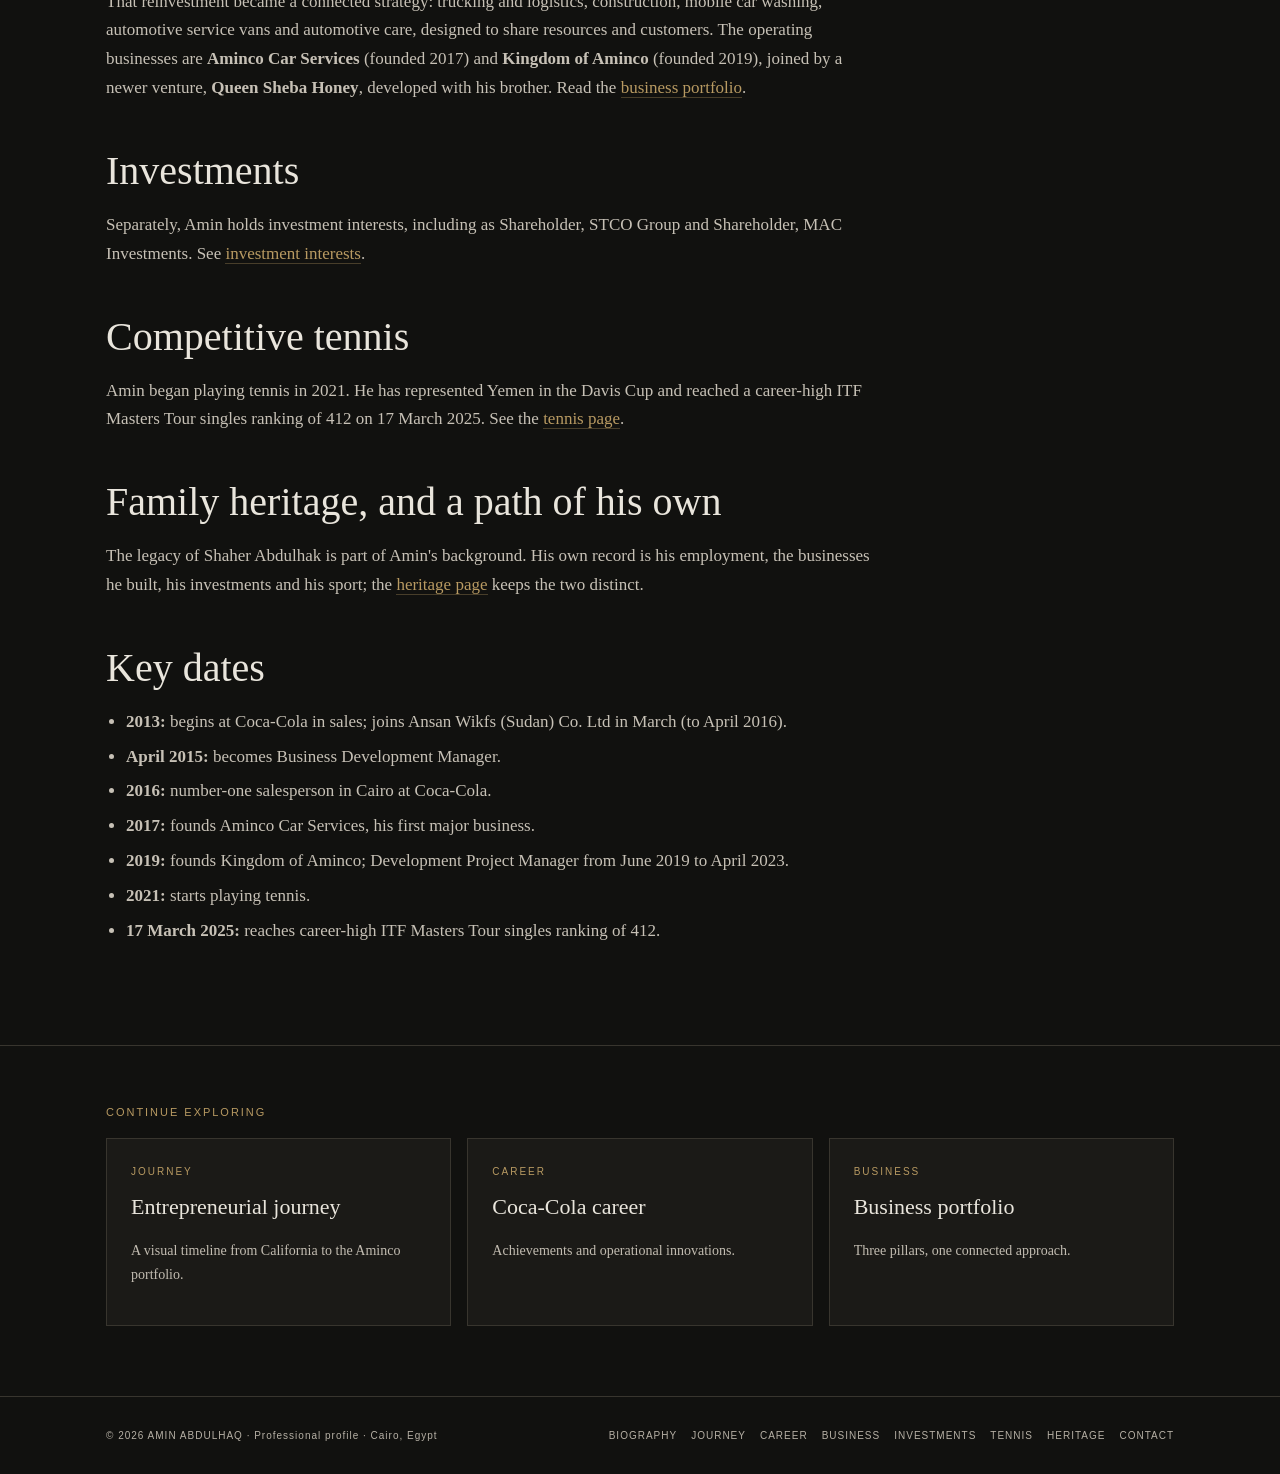
==== commit 25811a5f: "Heritage page: grandfather tribute, Dewan illustration (labelled), Cairo gathering photo; shareholde" ====
--- a/about/index.html
+++ b/about/index.html
@@ -12,12 +12,12 @@
 <meta name="twitter:card" content="summary_large_image"><meta name="twitter:title" content="Amin Abdulhaq Biography | Professional Background"><meta name="twitter:description" content="Biography of Amin Abdulhaq: phone trading in California, a Coca-Cola career, Aminco Car Services, an interconnected portfolio, investments and tennis."><meta name="twitter:image" content="https://aminabdulhaq.com/assets/img/og-image.jpg"><meta name="twitter:image:alt" content="Amin Abdulhaq seated in a dark suit with the Cairo skyline at sunset behind him">
 <link rel="preload" href="/assets/style.css" as="style">
 <link rel="stylesheet" href="/assets/style.css">
-<script type="application/ld+json">{"@context":"https://schema.org","@graph":[{"@type":"ProfilePage","@id":"https://aminabdulhaq.com/about/#webpage","url":"https://aminabdulhaq.com/about/","name":"Amin Abdulhaq Biography | Professional Background","description":"Biography of Amin Abdulhaq: phone trading in California, a Coca-Cola career, Aminco Car Services, an interconnected portfolio, investments and tennis.","isPartOf":{"@type":"WebSite","@id":"https://aminabdulhaq.com/#website","url":"https://aminabdulhaq.com/","name":"Amin Abdulhaq"},"inLanguage":"en","primaryImageOfPage":{"@type":"ImageObject","url":"https://aminabdulhaq.com/assets/img/og-image.jpg"},"dateModified":"2026-11-05","dateCreated":"2026-11-05T01:36:52+02:00","mainEntity":{"@id":"https://aminabdulhaq.com/#person"}},{"@type":"BreadcrumbList","itemListElement":[{"@type":"ListItem","position":1,"name":"Home","item":"https://aminabdulhaq.com/"},{"@type":"ListItem","position":2,"name":"Biography","item":"https://aminabdulhaq.com/about/"}]},{"@type":"Person","@id":"https://aminabdulhaq.com/#person","name":"Amin Abdulhaq","url":"https://aminabdulhaq.com/","givenName":"Amin","familyName":"Abdulhaq","mainEntityOfPage":"https://aminabdulhaq.com/","jobTitle":"Entrepreneur and investor","description":"Amin Abdulhaq is a Cairo-based entrepreneur, investor and international tennis competitor. He founded Aminco Car Services (2017) and Kingdom of Aminco (2019), is developing Queen Sheba Honey with his brother, has been a shareholder in STCO Group since January 2010, represents Yemen in the Davis Cup and reached a career-high ITF Masters Tour singles ranking of 412 on 17 March 2025.","image":{"@type":"ImageObject","@id":"https://aminabdulhaq.com/#portrait","url":"https://aminabdulhaq.com/assets/img/portrait-1100.jpg","contentUrl":"https://aminabdulhaq.com/assets/img/portrait-1100.jpg","width":1100,"height":1420,"caption":"Amin Abdulhaq seated in a dark suit with the Cairo skyline at sunset behind him"},"address":{"@type":"PostalAddress","addressLocality":"Cairo","addressCountry":"EG"},"award":"Number-one salesperson in Cairo at Coca-Cola, 2016","knowsAbout":["Entrepreneurship","Business development","Investment","Logistics and distribution","Automotive services","Tennis"],"worksFor":{"@type":"Organization","@id":"https://amincocars.com/#organization","name":"Aminco Group","url":"https://amincocars.com/"},"sameAs":["https://www.linkedin.com/in/amin-abdulhaq-b216a129a/","https://www.itftennis.com/en/players/amin-abdulhaq/800734253/yem/vt/s/overview/","https://www.daviscup.com/en/players/4f3f6add-f7f8-46e2-90af-3a77d9bbf651","https://www.instagram.com/amin_abdulhaq/","https://amincocars.com/"]}]}</script>
+<script type="application/ld+json">{"@context":"https://schema.org","@graph":[{"@type":"ProfilePage","@id":"https://aminabdulhaq.com/about/#webpage","url":"https://aminabdulhaq.com/about/","name":"Amin Abdulhaq Biography | Professional Background","description":"Biography of Amin Abdulhaq: phone trading in California, a Coca-Cola career, Aminco Car Services, an interconnected portfolio, investments and tennis.","isPartOf":{"@type":"WebSite","@id":"https://aminabdulhaq.com/#website","url":"https://aminabdulhaq.com/","name":"Amin Abdulhaq"},"inLanguage":"en","primaryImageOfPage":{"@type":"ImageObject","url":"https://aminabdulhaq.com/assets/img/og-image.jpg"},"dateModified":"2026-11-05","dateCreated":"2026-11-05T01:36:52+02:00","mainEntity":{"@id":"https://aminabdulhaq.com/#person"}},{"@type":"BreadcrumbList","itemListElement":[{"@type":"ListItem","position":1,"name":"Home","item":"https://aminabdulhaq.com/"},{"@type":"ListItem","position":2,"name":"Biography","item":"https://aminabdulhaq.com/about/"}]},{"@type":"Person","@id":"https://aminabdulhaq.com/#person","name":"Amin Abdulhaq","url":"https://aminabdulhaq.com/","givenName":"Amin","familyName":"Abdulhaq","mainEntityOfPage":"https://aminabdulhaq.com/","jobTitle":"Entrepreneur and investor","description":"Amin Abdulhaq is a Cairo-based entrepreneur, investor and international tennis competitor. He founded Aminco Car Services (2017) and Kingdom of Aminco (2019), is developing Queen Sheba Honey with his brother, is a shareholder in STCO Group, represents Yemen in the Davis Cup and reached a career-high ITF Masters Tour singles ranking of 412 on 17 March 2025.","image":{"@type":"ImageObject","@id":"https://aminabdulhaq.com/#portrait","url":"https://aminabdulhaq.com/assets/img/portrait-1100.jpg","contentUrl":"https://aminabdulhaq.com/assets/img/portrait-1100.jpg","width":1100,"height":1420,"caption":"Amin Abdulhaq seated in a dark suit with the Cairo skyline at sunset behind him"},"address":{"@type":"PostalAddress","addressLocality":"Cairo","addressCountry":"EG"},"award":"Number-one salesperson in Cairo at Coca-Cola, 2016","knowsAbout":["Entrepreneurship","Business development","Investment","Logistics and distribution","Automotive services","Tennis"],"worksFor":{"@type":"Organization","@id":"https://amincocars.com/#organization","name":"Aminco Group","url":"https://amincocars.com/"},"sameAs":["https://www.linkedin.com/in/amin-abdulhaq-b216a129a/","https://www.itftennis.com/en/players/amin-abdulhaq/800734253/yem/vt/s/overview/","https://www.daviscup.com/en/players/4f3f6add-f7f8-46e2-90af-3a77d9bbf651","https://www.instagram.com/amin_abdulhaq/","https://amincocars.com/"]}]}</script>
 </head><body>
 <a class="skip" href="#main">Skip to content</a>
 <nav aria-label="Main"><div class="nav"><a class="brand" href="/">AMIN ABDULHAQ</a><div class="links"><a href="/about/" aria-current="page">Biography</a><a href="/journey/">Journey</a><a href="/career/">Career</a><a href="/business/">Business</a><a href="/investments/">Investments</a><a href="/tennis/">Tennis</a><a href="/heritage/">Heritage</a><a href="/contact/">Contact</a></div></div></nav>
 <main id="main">
-<div class="wrap"><header class="pagehead"><div class="crumbs"><a href="/">Home</a><span>/</span>Biography</div><h1>Amin Abdulhaq: Biography</h1><p class="lead">An entrepreneur and investor whose story runs from phone trading in California to a connected portfolio of businesses in Cairo.</p></header></div><div class="wrap"><section style="border-top:1px solid var(--line)"><div class="prose"><p><strong>Amin Abdulhaq</strong> is a Cairo-based entrepreneur, investor and international tennis competitor. He founded Aminco Car Services (2017) and Kingdom of Aminco (2019), is developing Queen Sheba Honey with his brother, and has been a shareholder in STCO Group since January 2010. He represents Yemen in the Davis Cup and reached a career-high ITF Masters Tour singles ranking of 412 on 17 March 2025. This is his official personal website.</p>
+<div class="wrap"><header class="pagehead"><div class="crumbs"><a href="/">Home</a><span>/</span>Biography</div><h1>Amin Abdulhaq: Biography</h1><p class="lead">An entrepreneur and investor whose story runs from phone trading in California to a connected portfolio of businesses in Cairo.</p></header></div><div class="wrap"><section style="border-top:1px solid var(--line)"><div class="prose"><p><strong>Amin Abdulhaq</strong> is a Cairo-based entrepreneur, investor and international tennis competitor. He founded Aminco Car Services (2017) and Kingdom of Aminco (2019), is developing Queen Sheba Honey with his brother, and is a shareholder in STCO Group. He represents Yemen in the Davis Cup and reached a career-high ITF Masters Tour singles ranking of 412 on 17 March 2025. This is his official personal website.</p>
 <h2>A Yemeni family, a professional life in Egypt</h2>
 <p>Amin Abdulhaq comes from a Yemeni family and has built his professional life largely in Egypt, where he is based in Cairo. He is the grandson of the late Yemeni businessman Shaher Abdulhak, a heritage he acknowledges while building a career of his own.</p>
 <h2>Entrepreneurship that began in California</h2>
@@ -29,7 +29,7 @@
 <h2>An interconnected business portfolio</h2>
 <p>That reinvestment became a connected strategy: trucking and logistics, construction, mobile car washing, automotive service vans and automotive care, designed to share resources and customers. The operating businesses are <strong>Aminco Car Services</strong> (founded 2017) and <strong>Kingdom of Aminco</strong> (founded 2019), joined by a newer venture, <strong>Queen Sheba Honey</strong>, developed with his brother. Read the <a class="inline" href="/business/">business portfolio</a>.</p>
 <h2>Investments</h2>
-<p>Separately, Amin holds investment interests, including as a shareholder in STCO Group since January 2010, and in MAC Investments. See <a class="inline" href="/investments/">investment interests</a>.</p>
+<p>Separately, Amin holds investment interests, including as Shareholder, STCO Group and Shareholder, MAC Investments. See <a class="inline" href="/investments/">investment interests</a>.</p>
 <h2>Competitive tennis</h2>
 <p>Amin began playing tennis in 2021. He has represented Yemen in the Davis Cup and reached a career-high ITF Masters Tour singles ranking of 412 on 17 March 2025. See the <a class="inline" href="/tennis/">tennis page</a>.</p>
 <h2>Family heritage, and a path of his own</h2>
--- a/assets/style.css
+++ b/assets/style.css
@@ -32,6 +32,8 @@
 @media(max-width:760px){.eco-d{display:none}.eco-m{display:block}.eco-fig{padding:20px 12px 6px}}
 .jt-step{padding:46px 0}.photos{margin:46px 0}.spread{margin:46px 0}.measure{margin-top:8px}
 .hero-photo{margin:6px 0 30px}.hero-photo img{width:100%;height:auto}.photos.wide-first{grid-template-columns:1.5fr 1fr}.photos.gal-one{grid-template-columns:minmax(0,420px) 1fr}@media(max-width:760px){.photos.wide-first,.photos.gal-one{grid-template-columns:1fr}}
+.slot{border:1px dashed var(--gold);background:var(--panel);padding:90px 20px;text-align:center;display:flex;flex-direction:column;gap:8px;color:var(--muted)}.slot strong{color:var(--gold);font:12px Arial;letter-spacing:.12em;text-transform:uppercase;font-weight:400}
+.hero-photo{margin:46px 0}.hero-photo img{width:100%;height:auto}.focal{margin:46px auto;max-width:900px}.focal img{width:100%;height:auto}
 .p-auto{--accent:#b89a62}.p-log{--accent:#b5564a}.p-honey{--accent:#d9a441}
 .eco{border:1px solid var(--line);background:linear-gradient(180deg,#1b1a17,#14130f);padding:28px;margin:28px 0}.eco-bar{border:1px solid var(--gold);padding:14px 18px;text-align:center;font:11px Arial;letter-spacing:.14em;text-transform:uppercase;color:var(--gold)}.eco-links{display:grid;grid-template-columns:repeat(4,1fr);gap:14px;margin-top:20px}.eco-links div{border-top:1px solid var(--gold);padding-top:12px;font-size:14px;color:#c7c1b6;line-height:1.55}.eco-links strong{display:block;color:var(--paper);font-weight:400;font-size:17px;margin-bottom:4px}
 .spread{display:grid;grid-template-columns:1.05fr 1fr;gap:34px;align-items:center;margin:26px 0}.spread img{width:100%}.spread .copy p{color:#c7c1b6}
--- a/assets/style.css
+++ b/assets/style.css
@@ -32,6 +32,8 @@
 @media(max-width:760px){.eco-d{display:none}.eco-m{display:block}.eco-fig{padding:20px 12px 6px}}
 .jt-step{padding:46px 0}.photos{margin:46px 0}.spread{margin:46px 0}.measure{margin-top:8px}
 .hero-photo{margin:6px 0 30px}.hero-photo img{width:100%;height:auto}.photos.wide-first{grid-template-columns:1.5fr 1fr}.photos.gal-one{grid-template-columns:minmax(0,420px) 1fr}@media(max-width:760px){.photos.wide-first,.photos.gal-one{grid-template-columns:1fr}}
+.slot{border:1px dashed var(--gold);background:var(--panel);padding:90px 20px;text-align:center;display:flex;flex-direction:column;gap:8px;color:var(--muted)}.slot strong{color:var(--gold);font:12px Arial;letter-spacing:.12em;text-transform:uppercase;font-weight:400}
+.hero-photo{margin:46px 0}.hero-photo img{width:100%;height:auto}.focal{margin:46px auto;max-width:900px}.focal img{width:100%;height:auto}
 .p-auto{--accent:#b89a62}.p-log{--accent:#b5564a}.p-honey{--accent:#d9a441}
 .eco{border:1px solid var(--line);background:linear-gradient(180deg,#1b1a17,#14130f);padding:28px;margin:28px 0}.eco-bar{border:1px solid var(--gold);padding:14px 18px;text-align:center;font:11px Arial;letter-spacing:.14em;text-transform:uppercase;color:var(--gold)}.eco-links{display:grid;grid-template-columns:repeat(4,1fr);gap:14px;margin-top:20px}.eco-links div{border-top:1px solid var(--gold);padding-top:12px;font-size:14px;color:#c7c1b6;line-height:1.55}.eco-links strong{display:block;color:var(--paper);font-weight:400;font-size:17px;margin-bottom:4px}
 .spread{display:grid;grid-template-columns:1.05fr 1fr;gap:34px;align-items:center;margin:26px 0}.spread img{width:100%}.spread .copy p{color:#c7c1b6}
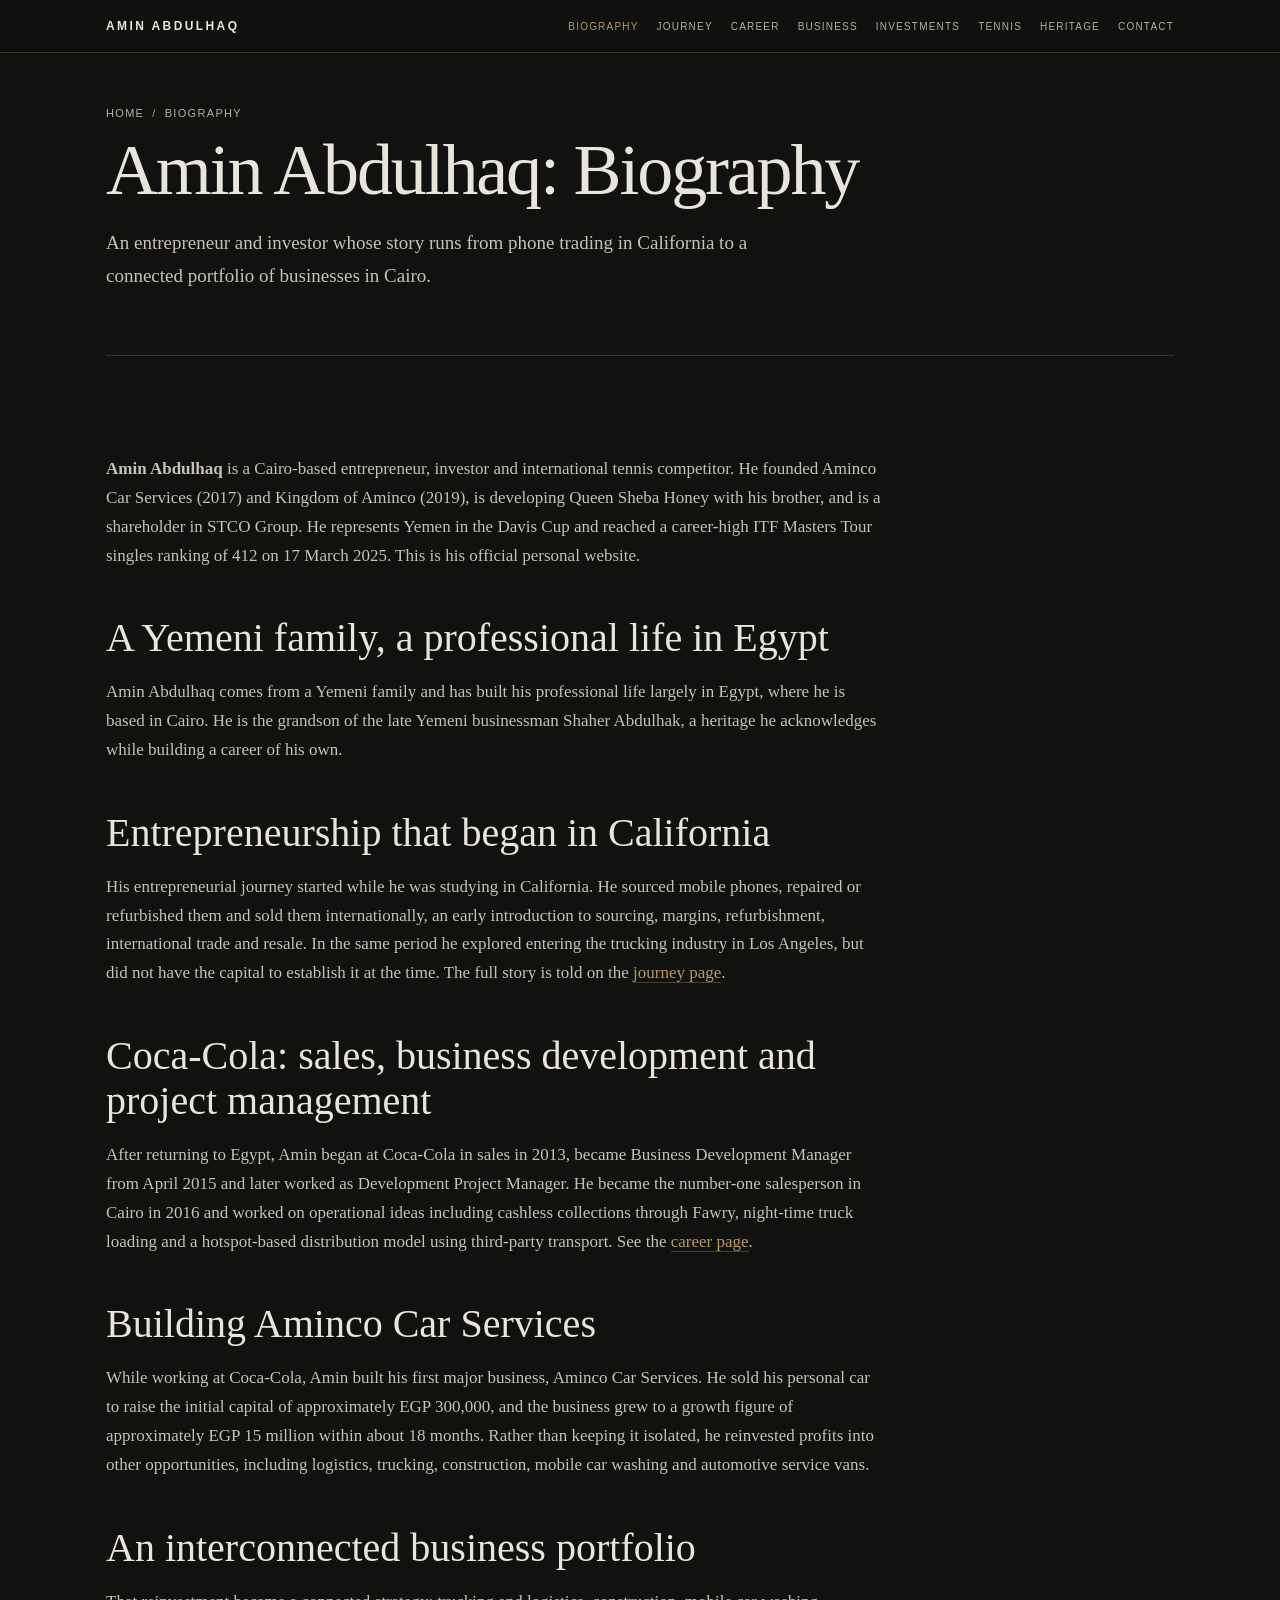
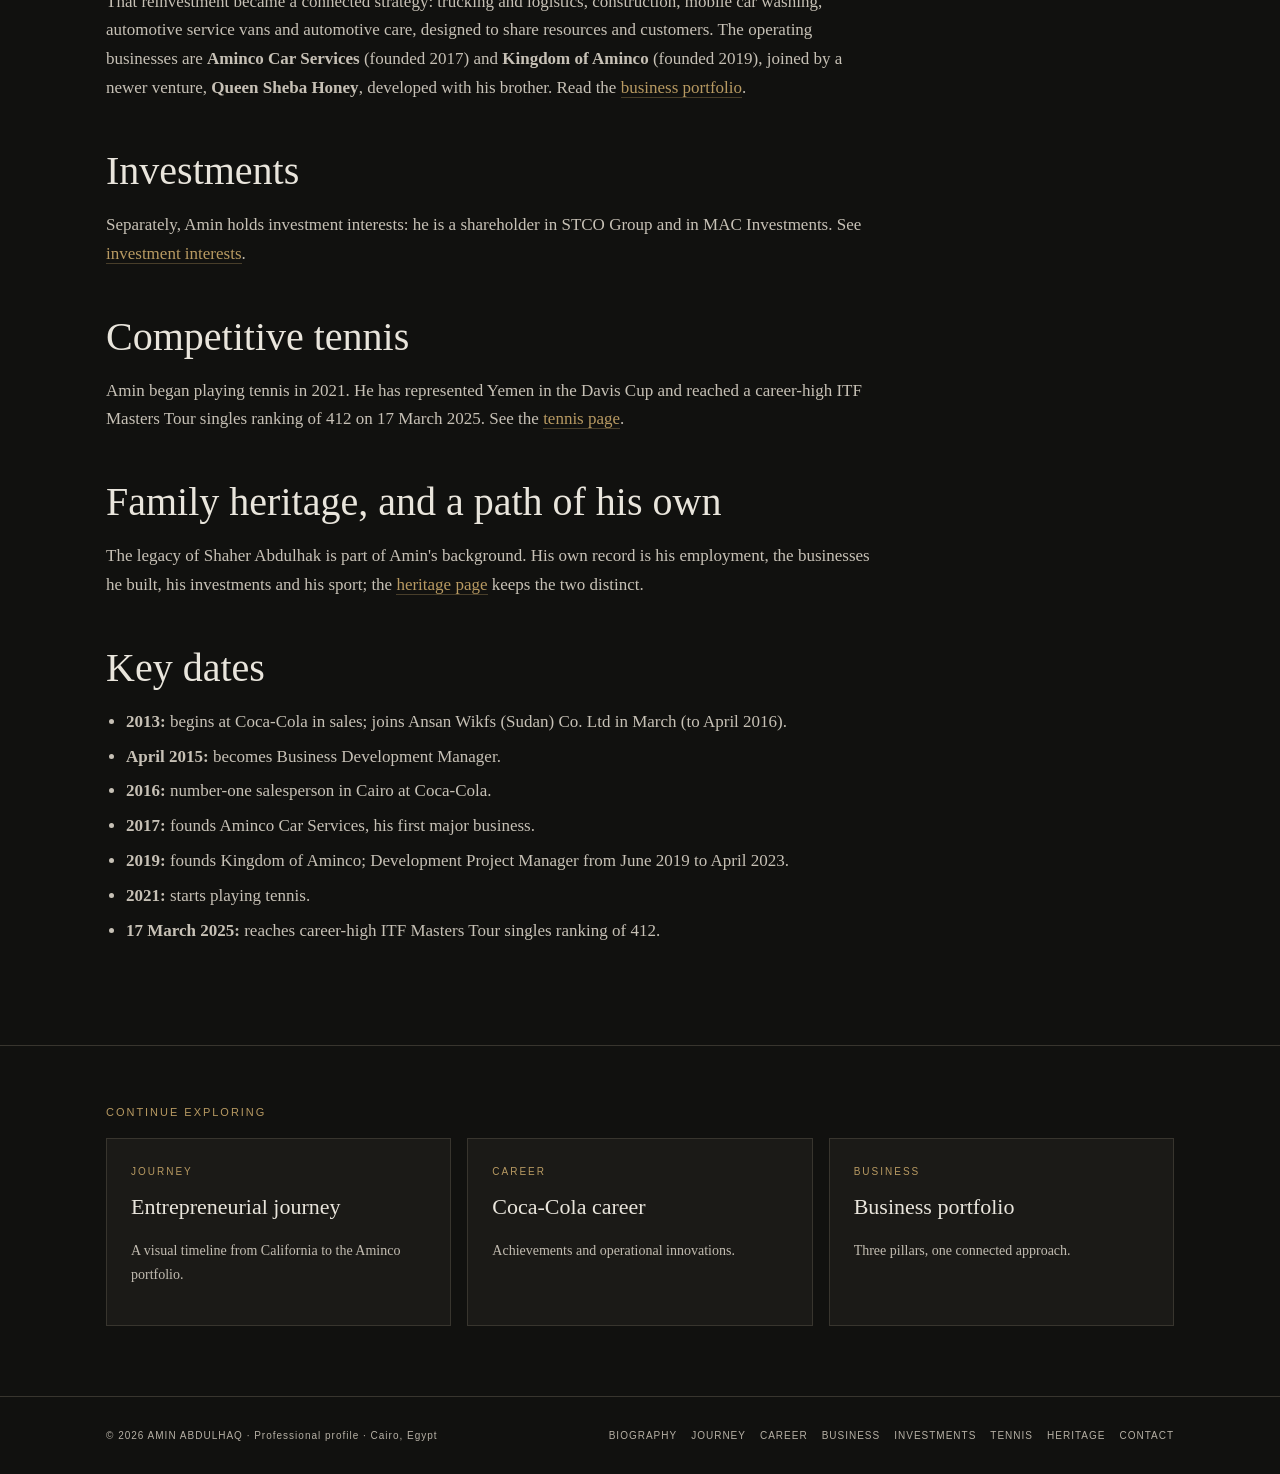
==== commit 7be6c61c: "Heritage: final Dewan caption with discreet reconstruction disclosure; first-person Heritage caption" ====
--- a/about/index.html
+++ b/about/index.html
@@ -29,7 +29,7 @@
 <h2>An interconnected business portfolio</h2>
 <p>That reinvestment became a connected strategy: trucking and logistics, construction, mobile car washing, automotive service vans and automotive care, designed to share resources and customers. The operating businesses are <strong>Aminco Car Services</strong> (founded 2017) and <strong>Kingdom of Aminco</strong> (founded 2019), joined by a newer venture, <strong>Queen Sheba Honey</strong>, developed with his brother. Read the <a class="inline" href="/business/">business portfolio</a>.</p>
 <h2>Investments</h2>
-<p>Separately, Amin holds investment interests, including as Shareholder, STCO Group and Shareholder, MAC Investments. See <a class="inline" href="/investments/">investment interests</a>.</p>
+<p>Separately, Amin holds investment interests: he is a shareholder in STCO Group and in MAC Investments. See <a class="inline" href="/investments/">investment interests</a>.</p>
 <h2>Competitive tennis</h2>
 <p>Amin began playing tennis in 2021. He has represented Yemen in the Davis Cup and reached a career-high ITF Masters Tour singles ranking of 412 on 17 March 2025. See the <a class="inline" href="/tennis/">tennis page</a>.</p>
 <h2>Family heritage, and a path of his own</h2>
--- a/assets/style.css
+++ b/assets/style.css
@@ -32,7 +32,7 @@
 @media(max-width:760px){.eco-d{display:none}.eco-m{display:block}.eco-fig{padding:20px 12px 6px}}
 .jt-step{padding:46px 0}.photos{margin:46px 0}.spread{margin:46px 0}.measure{margin-top:8px}
 .hero-photo{margin:6px 0 30px}.hero-photo img{width:100%;height:auto}.photos.wide-first{grid-template-columns:1.5fr 1fr}.photos.gal-one{grid-template-columns:minmax(0,420px) 1fr}@media(max-width:760px){.photos.wide-first,.photos.gal-one{grid-template-columns:1fr}}
-.slot{border:1px dashed var(--gold);background:var(--panel);padding:90px 20px;text-align:center;display:flex;flex-direction:column;gap:8px;color:var(--muted)}.slot strong{color:var(--gold);font:12px Arial;letter-spacing:.12em;text-transform:uppercase;font-weight:400}
+.disc{display:block;margin-top:4px;font-size:11px;letter-spacing:.04em;opacity:.7}.slot{border:1px dashed var(--gold);background:var(--panel);padding:90px 20px;text-align:center;display:flex;flex-direction:column;gap:8px;color:var(--muted)}.slot strong{color:var(--gold);font:12px Arial;letter-spacing:.12em;text-transform:uppercase;font-weight:400}
 .hero-photo{margin:46px 0}.hero-photo img{width:100%;height:auto}.focal{margin:46px auto;max-width:900px}.focal img{width:100%;height:auto}
 .p-auto{--accent:#b89a62}.p-log{--accent:#b5564a}.p-honey{--accent:#d9a441}
 .eco{border:1px solid var(--line);background:linear-gradient(180deg,#1b1a17,#14130f);padding:28px;margin:28px 0}.eco-bar{border:1px solid var(--gold);padding:14px 18px;text-align:center;font:11px Arial;letter-spacing:.14em;text-transform:uppercase;color:var(--gold)}.eco-links{display:grid;grid-template-columns:repeat(4,1fr);gap:14px;margin-top:20px}.eco-links div{border-top:1px solid var(--gold);padding-top:12px;font-size:14px;color:#c7c1b6;line-height:1.55}.eco-links strong{display:block;color:var(--paper);font-weight:400;font-size:17px;margin-bottom:4px}
--- a/assets/style.css
+++ b/assets/style.css
@@ -32,7 +32,7 @@
 @media(max-width:760px){.eco-d{display:none}.eco-m{display:block}.eco-fig{padding:20px 12px 6px}}
 .jt-step{padding:46px 0}.photos{margin:46px 0}.spread{margin:46px 0}.measure{margin-top:8px}
 .hero-photo{margin:6px 0 30px}.hero-photo img{width:100%;height:auto}.photos.wide-first{grid-template-columns:1.5fr 1fr}.photos.gal-one{grid-template-columns:minmax(0,420px) 1fr}@media(max-width:760px){.photos.wide-first,.photos.gal-one{grid-template-columns:1fr}}
-.slot{border:1px dashed var(--gold);background:var(--panel);padding:90px 20px;text-align:center;display:flex;flex-direction:column;gap:8px;color:var(--muted)}.slot strong{color:var(--gold);font:12px Arial;letter-spacing:.12em;text-transform:uppercase;font-weight:400}
+.disc{display:block;margin-top:4px;font-size:11px;letter-spacing:.04em;opacity:.7}.slot{border:1px dashed var(--gold);background:var(--panel);padding:90px 20px;text-align:center;display:flex;flex-direction:column;gap:8px;color:var(--muted)}.slot strong{color:var(--gold);font:12px Arial;letter-spacing:.12em;text-transform:uppercase;font-weight:400}
 .hero-photo{margin:46px 0}.hero-photo img{width:100%;height:auto}.focal{margin:46px auto;max-width:900px}.focal img{width:100%;height:auto}
 .p-auto{--accent:#b89a62}.p-log{--accent:#b5564a}.p-honey{--accent:#d9a441}
 .eco{border:1px solid var(--line);background:linear-gradient(180deg,#1b1a17,#14130f);padding:28px;margin:28px 0}.eco-bar{border:1px solid var(--gold);padding:14px 18px;text-align:center;font:11px Arial;letter-spacing:.14em;text-transform:uppercase;color:var(--gold)}.eco-links{display:grid;grid-template-columns:repeat(4,1fr);gap:14px;margin-top:20px}.eco-links div{border-top:1px solid var(--gold);padding-top:12px;font-size:14px;color:#c7c1b6;line-height:1.55}.eco-links strong{display:block;color:var(--paper);font-weight:400;font-size:17px;margin-bottom:4px}
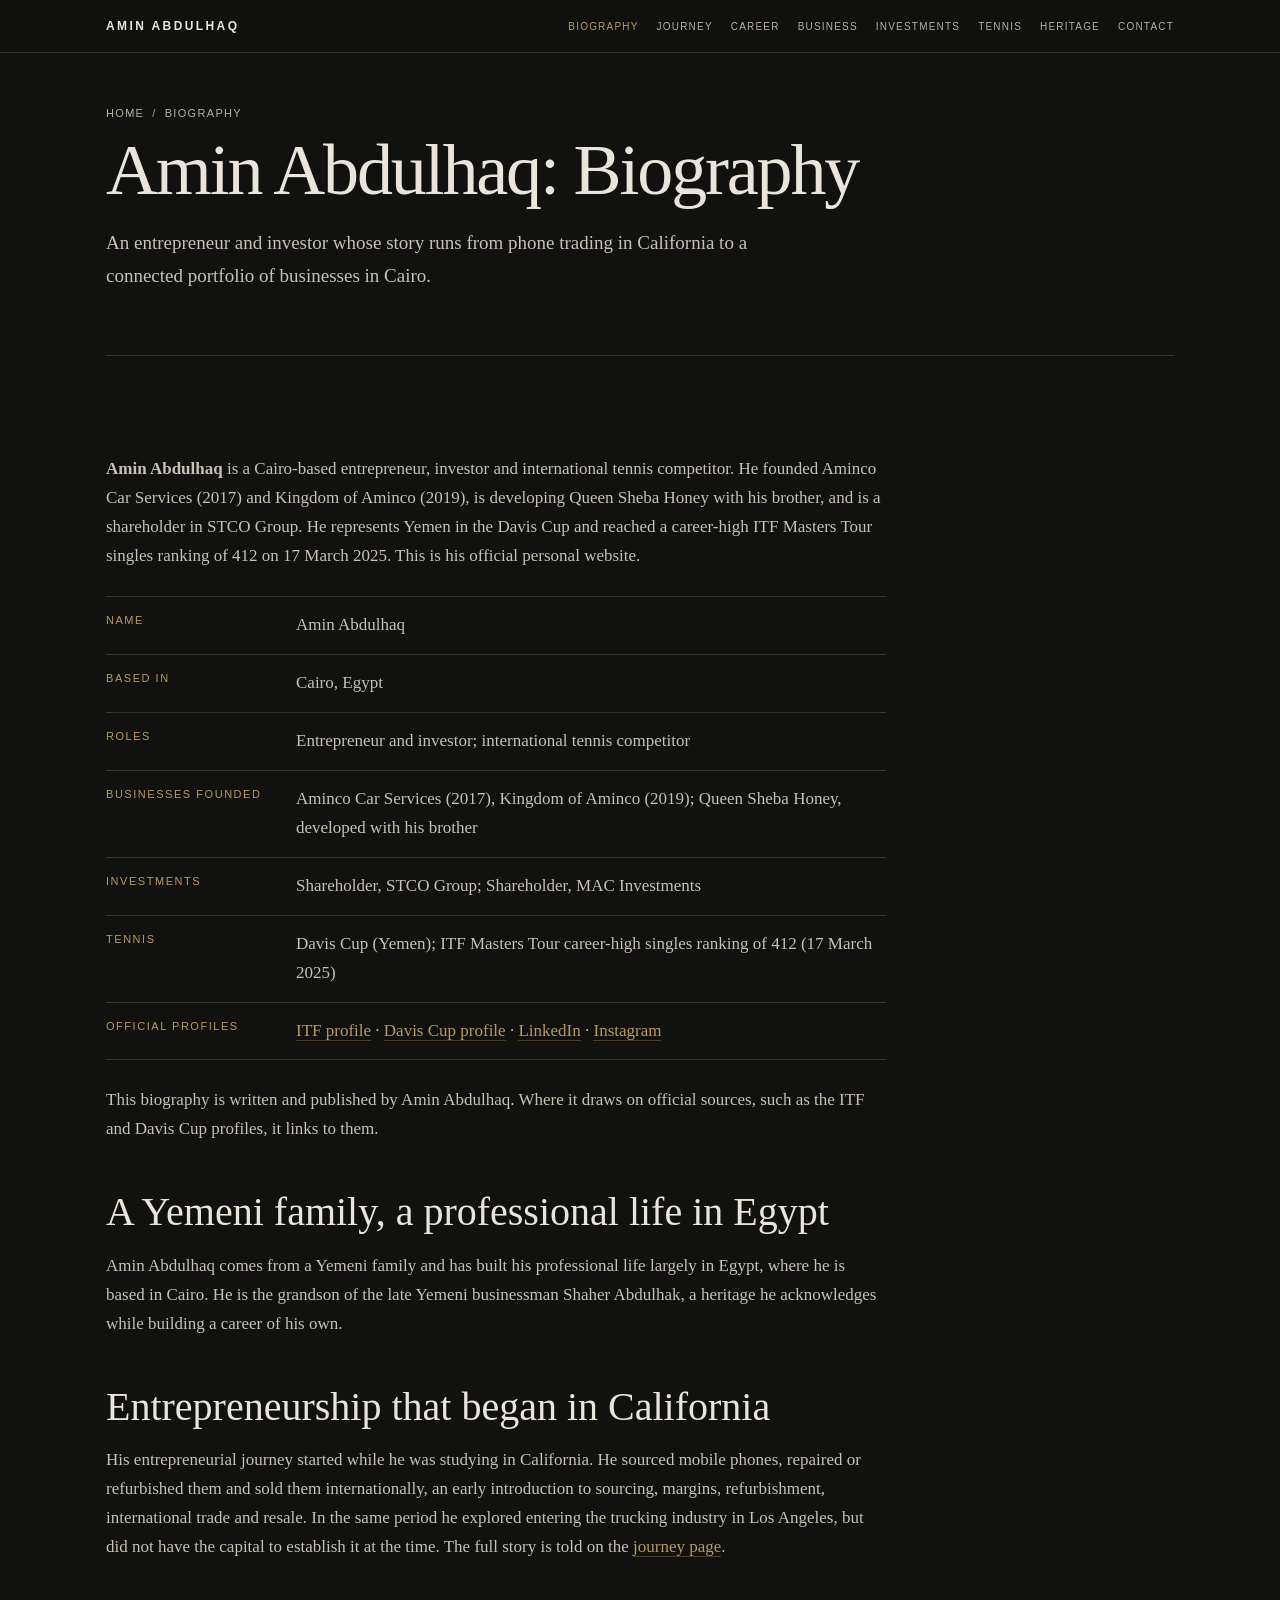
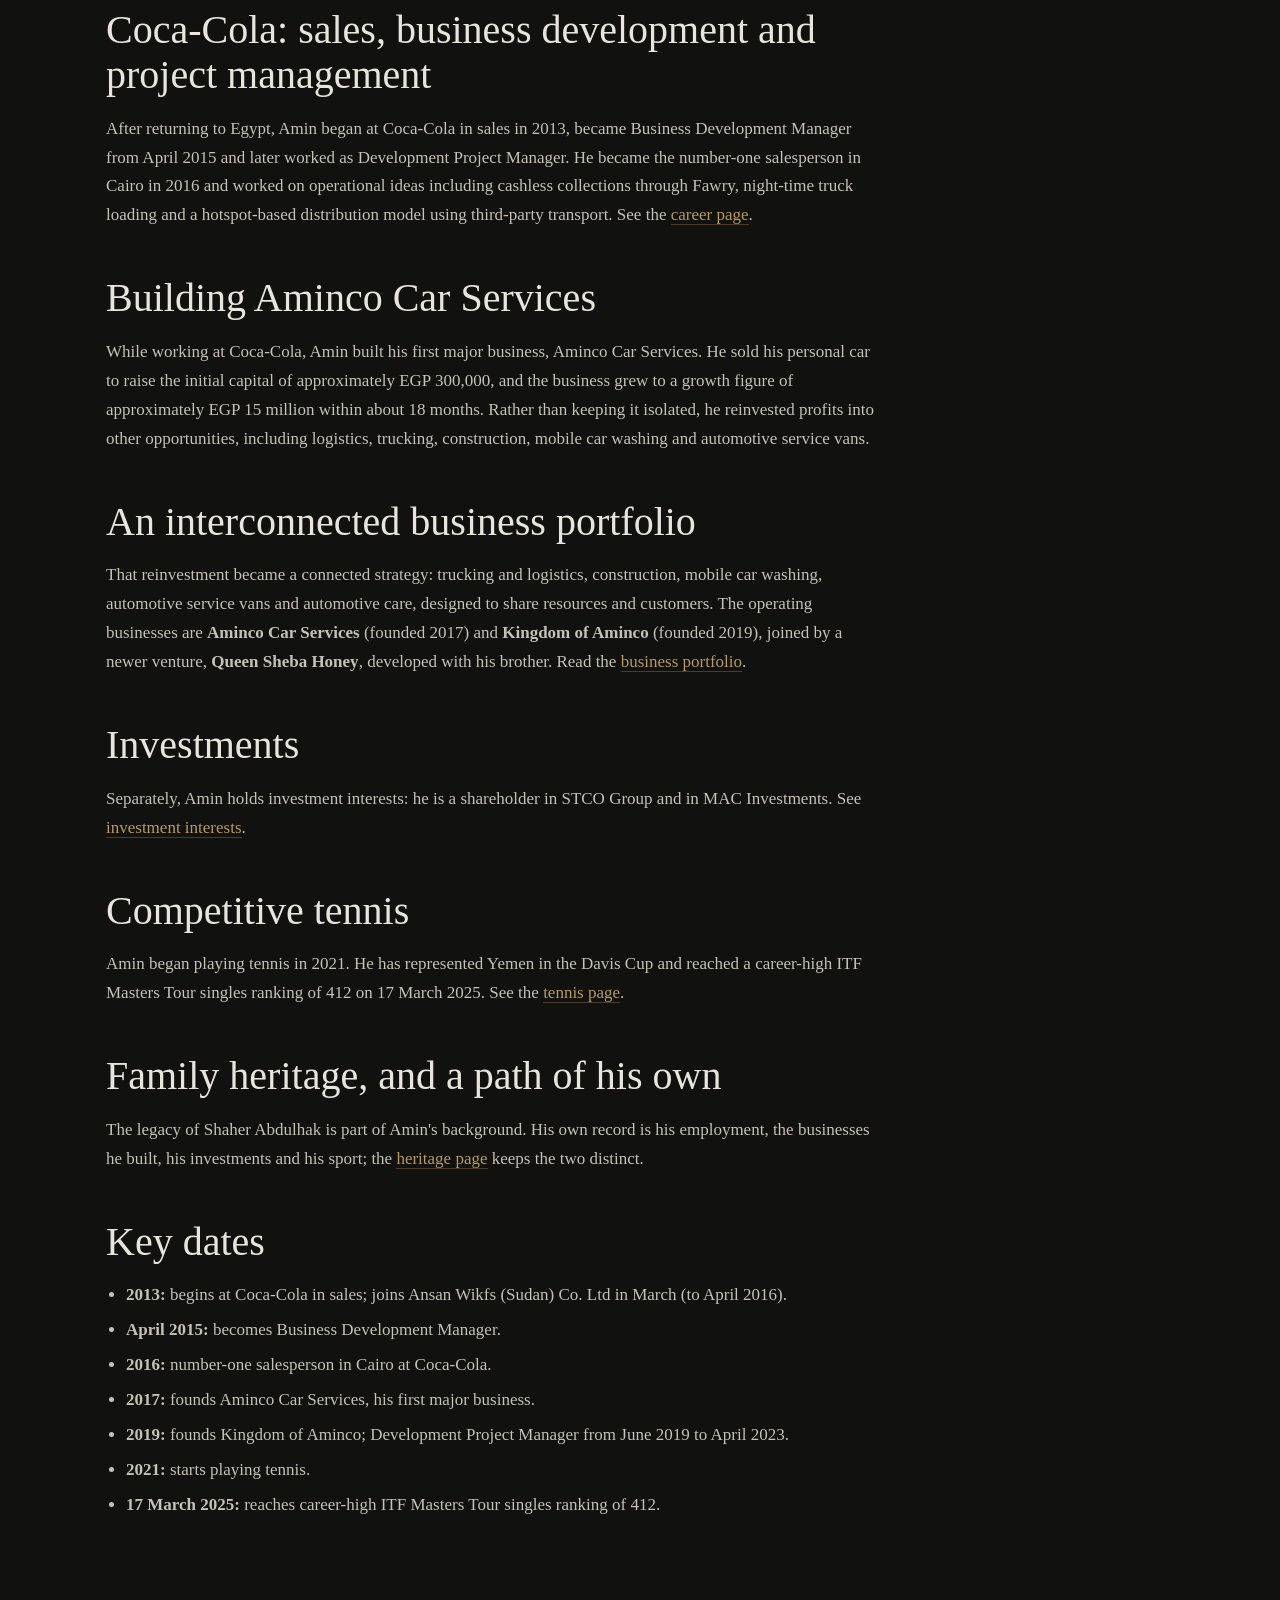
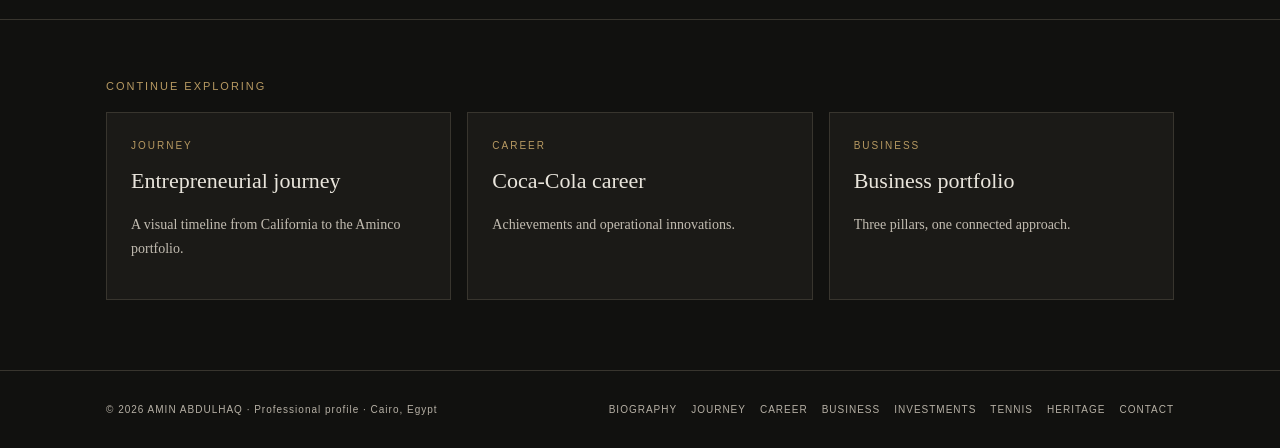
==== commit 2306b334: "Entity strategy: add At-a-glance profile block and authorship line; tidy Person sameAs and descripti" ====
--- a/about/index.html
+++ b/about/index.html
@@ -12,12 +12,14 @@
 <meta name="twitter:card" content="summary_large_image"><meta name="twitter:title" content="Amin Abdulhaq Biography | Professional Background"><meta name="twitter:description" content="Biography of Amin Abdulhaq: phone trading in California, a Coca-Cola career, Aminco Car Services, an interconnected portfolio, investments and tennis."><meta name="twitter:image" content="https://aminabdulhaq.com/assets/img/og-image.jpg"><meta name="twitter:image:alt" content="Amin Abdulhaq seated in a dark suit with the Cairo skyline at sunset behind him">
 <link rel="preload" href="/assets/style.css" as="style">
 <link rel="stylesheet" href="/assets/style.css">
-<script type="application/ld+json">{"@context":"https://schema.org","@graph":[{"@type":"ProfilePage","@id":"https://aminabdulhaq.com/about/#webpage","url":"https://aminabdulhaq.com/about/","name":"Amin Abdulhaq Biography | Professional Background","description":"Biography of Amin Abdulhaq: phone trading in California, a Coca-Cola career, Aminco Car Services, an interconnected portfolio, investments and tennis.","isPartOf":{"@type":"WebSite","@id":"https://aminabdulhaq.com/#website","url":"https://aminabdulhaq.com/","name":"Amin Abdulhaq"},"inLanguage":"en","primaryImageOfPage":{"@type":"ImageObject","url":"https://aminabdulhaq.com/assets/img/og-image.jpg"},"dateModified":"2026-11-05","dateCreated":"2026-11-05T01:36:52+02:00","mainEntity":{"@id":"https://aminabdulhaq.com/#person"}},{"@type":"BreadcrumbList","itemListElement":[{"@type":"ListItem","position":1,"name":"Home","item":"https://aminabdulhaq.com/"},{"@type":"ListItem","position":2,"name":"Biography","item":"https://aminabdulhaq.com/about/"}]},{"@type":"Person","@id":"https://aminabdulhaq.com/#person","name":"Amin Abdulhaq","url":"https://aminabdulhaq.com/","givenName":"Amin","familyName":"Abdulhaq","mainEntityOfPage":"https://aminabdulhaq.com/","jobTitle":"Entrepreneur and investor","description":"Amin Abdulhaq is a Cairo-based entrepreneur, investor and international tennis competitor. He founded Aminco Car Services (2017) and Kingdom of Aminco (2019), is developing Queen Sheba Honey with his brother, is a shareholder in STCO Group, represents Yemen in the Davis Cup and reached a career-high ITF Masters Tour singles ranking of 412 on 17 March 2025.","image":{"@type":"ImageObject","@id":"https://aminabdulhaq.com/#portrait","url":"https://aminabdulhaq.com/assets/img/portrait-1100.jpg","contentUrl":"https://aminabdulhaq.com/assets/img/portrait-1100.jpg","width":1100,"height":1420,"caption":"Amin Abdulhaq seated in a dark suit with the Cairo skyline at sunset behind him"},"address":{"@type":"PostalAddress","addressLocality":"Cairo","addressCountry":"EG"},"award":"Number-one salesperson in Cairo at Coca-Cola, 2016","knowsAbout":["Entrepreneurship","Business development","Investment","Logistics and distribution","Automotive services","Tennis"],"worksFor":{"@type":"Organization","@id":"https://amincocars.com/#organization","name":"Aminco Group","url":"https://amincocars.com/"},"sameAs":["https://www.linkedin.com/in/amin-abdulhaq-b216a129a/","https://www.itftennis.com/en/players/amin-abdulhaq/800734253/yem/vt/s/overview/","https://www.daviscup.com/en/players/4f3f6add-f7f8-46e2-90af-3a77d9bbf651","https://www.instagram.com/amin_abdulhaq/","https://amincocars.com/"]}]}</script>
+<script type="application/ld+json">{"@context":"https://schema.org","@graph":[{"@type":"ProfilePage","@id":"https://aminabdulhaq.com/about/#webpage","url":"https://aminabdulhaq.com/about/","name":"Amin Abdulhaq Biography | Professional Background","description":"Biography of Amin Abdulhaq: phone trading in California, a Coca-Cola career, Aminco Car Services, an interconnected portfolio, investments and tennis.","isPartOf":{"@type":"WebSite","@id":"https://aminabdulhaq.com/#website","url":"https://aminabdulhaq.com/","name":"Amin Abdulhaq"},"inLanguage":"en","primaryImageOfPage":{"@type":"ImageObject","url":"https://aminabdulhaq.com/assets/img/og-image.jpg"},"dateModified":"2026-11-05","dateCreated":"2026-11-05T01:36:52+02:00","mainEntity":{"@id":"https://aminabdulhaq.com/#person"}},{"@type":"BreadcrumbList","itemListElement":[{"@type":"ListItem","position":1,"name":"Home","item":"https://aminabdulhaq.com/"},{"@type":"ListItem","position":2,"name":"Biography","item":"https://aminabdulhaq.com/about/"}]},{"@type":"Person","@id":"https://aminabdulhaq.com/#person","name":"Amin Abdulhaq","url":"https://aminabdulhaq.com/","givenName":"Amin","familyName":"Abdulhaq","mainEntityOfPage":"https://aminabdulhaq.com/","jobTitle":"Entrepreneur and investor","description":"Amin Abdulhaq is a Cairo-based entrepreneur, investor and international tennis competitor. He founded Aminco Car Services (2017) and Kingdom of Aminco (2019), is developing Queen Sheba Honey with his brother, represents Yemen in the Davis Cup and reached a career-high ITF Masters Tour singles ranking of 412 on 17 March 2025.","image":{"@type":"ImageObject","@id":"https://aminabdulhaq.com/#portrait","url":"https://aminabdulhaq.com/assets/img/portrait-1100.jpg","contentUrl":"https://aminabdulhaq.com/assets/img/portrait-1100.jpg","width":1100,"height":1420,"caption":"Amin Abdulhaq seated in a dark suit with the Cairo skyline at sunset behind him"},"address":{"@type":"PostalAddress","addressLocality":"Cairo","addressCountry":"EG"},"award":"Number-one salesperson in Cairo at Coca-Cola, 2016","knowsAbout":["Entrepreneurship","Business development","Investment","Logistics and distribution","Automotive services","Tennis"],"worksFor":{"@type":"Organization","@id":"https://amincocars.com/#organization","name":"Aminco Group","url":"https://amincocars.com/"},"sameAs":["https://www.linkedin.com/in/amin-abdulhaq-b216a129a/","https://www.itftennis.com/en/players/amin-abdulhaq/800734253/yem/vt/s/overview/","https://www.daviscup.com/en/players/4f3f6add-f7f8-46e2-90af-3a77d9bbf651","https://www.instagram.com/amin_abdulhaq/"]}]}</script>
 </head><body>
 <a class="skip" href="#main">Skip to content</a>
 <nav aria-label="Main"><div class="nav"><a class="brand" href="/">AMIN ABDULHAQ</a><div class="links"><a href="/about/" aria-current="page">Biography</a><a href="/journey/">Journey</a><a href="/career/">Career</a><a href="/business/">Business</a><a href="/investments/">Investments</a><a href="/tennis/">Tennis</a><a href="/heritage/">Heritage</a><a href="/contact/">Contact</a></div></div></nav>
 <main id="main">
 <div class="wrap"><header class="pagehead"><div class="crumbs"><a href="/">Home</a><span>/</span>Biography</div><h1>Amin Abdulhaq: Biography</h1><p class="lead">An entrepreneur and investor whose story runs from phone trading in California to a connected portfolio of businesses in Cairo.</p></header></div><div class="wrap"><section style="border-top:1px solid var(--line)"><div class="prose"><p><strong>Amin Abdulhaq</strong> is a Cairo-based entrepreneur, investor and international tennis competitor. He founded Aminco Car Services (2017) and Kingdom of Aminco (2019), is developing Queen Sheba Honey with his brother, and is a shareholder in STCO Group. He represents Yemen in the Davis Cup and reached a career-high ITF Masters Tour singles ranking of 412 on 17 March 2025. This is his official personal website.</p>
+<dl class="glance"><div><dt>Name</dt><dd>Amin Abdulhaq</dd></div><div><dt>Based in</dt><dd>Cairo, Egypt</dd></div><div><dt>Roles</dt><dd>Entrepreneur and investor; international tennis competitor</dd></div><div><dt>Businesses founded</dt><dd>Aminco Car Services (2017), Kingdom of Aminco (2019); Queen Sheba Honey, developed with his brother</dd></div><div><dt>Investments</dt><dd>Shareholder, STCO Group; Shareholder, MAC Investments</dd></div><div><dt>Tennis</dt><dd>Davis Cup (Yemen); ITF Masters Tour career-high singles ranking of 412 (17 March 2025)</dd></div><div><dt>Official profiles</dt><dd><a class="inline" href="https://www.itftennis.com/en/players/amin-abdulhaq/800734253/yem/vt/s/overview/" target="_blank" rel="noopener">ITF profile</a> · <a class="inline" href="https://www.daviscup.com/en/players/4f3f6add-f7f8-46e2-90af-3a77d9bbf651" target="_blank" rel="noopener">Davis Cup profile</a> · <a class="inline" href="https://www.linkedin.com/in/amin-abdulhaq-b216a129a/" target="_blank" rel="me noopener">LinkedIn</a> · <a class="inline" href="https://www.instagram.com/amin_abdulhaq/" target="_blank" rel="me noopener">Instagram</a></dd></div></dl>
+<p>This biography is written and published by Amin Abdulhaq. Where it draws on official sources, such as the ITF and Davis Cup profiles, it links to them.</p>
 <h2>A Yemeni family, a professional life in Egypt</h2>
 <p>Amin Abdulhaq comes from a Yemeni family and has built his professional life largely in Egypt, where he is based in Cairo. He is the grandson of the late Yemeni businessman Shaher Abdulhak, a heritage he acknowledges while building a career of his own.</p>
 <h2>Entrepreneurship that began in California</h2>
--- a/assets/style.css
+++ b/assets/style.css
@@ -34,6 +34,7 @@
 .hero-photo{margin:6px 0 30px}.hero-photo img{width:100%;height:auto}.photos.wide-first{grid-template-columns:1.5fr 1fr}.photos.gal-one{grid-template-columns:minmax(0,420px) 1fr}@media(max-width:760px){.photos.wide-first,.photos.gal-one{grid-template-columns:1fr}}
 .disc{display:block;margin-top:4px;font-size:11px;letter-spacing:.04em;opacity:.7}.slot{border:1px dashed var(--gold);background:var(--panel);padding:90px 20px;text-align:center;display:flex;flex-direction:column;gap:8px;color:var(--muted)}.slot strong{color:var(--gold);font:12px Arial;letter-spacing:.12em;text-transform:uppercase;font-weight:400}
 .hero-photo{margin:46px 0}.hero-photo img{width:100%;height:auto}.focal{margin:46px auto;max-width:900px}.focal img{width:100%;height:auto}
+.glance{margin:26px 0;border-top:1px solid var(--line)}.glance div{display:grid;grid-template-columns:170px 1fr;gap:20px;padding:14px 0;border-bottom:1px solid var(--line)}.glance dt{font:11px Arial;letter-spacing:.14em;text-transform:uppercase;color:var(--gold);padding-top:3px}.glance dd{margin:0;color:#c7c1b6}@media(max-width:760px){.glance div{grid-template-columns:1fr;gap:4px}}
 .p-auto{--accent:#b89a62}.p-log{--accent:#b5564a}.p-honey{--accent:#d9a441}
 .eco{border:1px solid var(--line);background:linear-gradient(180deg,#1b1a17,#14130f);padding:28px;margin:28px 0}.eco-bar{border:1px solid var(--gold);padding:14px 18px;text-align:center;font:11px Arial;letter-spacing:.14em;text-transform:uppercase;color:var(--gold)}.eco-links{display:grid;grid-template-columns:repeat(4,1fr);gap:14px;margin-top:20px}.eco-links div{border-top:1px solid var(--gold);padding-top:12px;font-size:14px;color:#c7c1b6;line-height:1.55}.eco-links strong{display:block;color:var(--paper);font-weight:400;font-size:17px;margin-bottom:4px}
 .spread{display:grid;grid-template-columns:1.05fr 1fr;gap:34px;align-items:center;margin:26px 0}.spread img{width:100%}.spread .copy p{color:#c7c1b6}
--- a/assets/style.css
+++ b/assets/style.css
@@ -34,6 +34,7 @@
 .hero-photo{margin:6px 0 30px}.hero-photo img{width:100%;height:auto}.photos.wide-first{grid-template-columns:1.5fr 1fr}.photos.gal-one{grid-template-columns:minmax(0,420px) 1fr}@media(max-width:760px){.photos.wide-first,.photos.gal-one{grid-template-columns:1fr}}
 .disc{display:block;margin-top:4px;font-size:11px;letter-spacing:.04em;opacity:.7}.slot{border:1px dashed var(--gold);background:var(--panel);padding:90px 20px;text-align:center;display:flex;flex-direction:column;gap:8px;color:var(--muted)}.slot strong{color:var(--gold);font:12px Arial;letter-spacing:.12em;text-transform:uppercase;font-weight:400}
 .hero-photo{margin:46px 0}.hero-photo img{width:100%;height:auto}.focal{margin:46px auto;max-width:900px}.focal img{width:100%;height:auto}
+.glance{margin:26px 0;border-top:1px solid var(--line)}.glance div{display:grid;grid-template-columns:170px 1fr;gap:20px;padding:14px 0;border-bottom:1px solid var(--line)}.glance dt{font:11px Arial;letter-spacing:.14em;text-transform:uppercase;color:var(--gold);padding-top:3px}.glance dd{margin:0;color:#c7c1b6}@media(max-width:760px){.glance div{grid-template-columns:1fr;gap:4px}}
 .p-auto{--accent:#b89a62}.p-log{--accent:#b5564a}.p-honey{--accent:#d9a441}
 .eco{border:1px solid var(--line);background:linear-gradient(180deg,#1b1a17,#14130f);padding:28px;margin:28px 0}.eco-bar{border:1px solid var(--gold);padding:14px 18px;text-align:center;font:11px Arial;letter-spacing:.14em;text-transform:uppercase;color:var(--gold)}.eco-links{display:grid;grid-template-columns:repeat(4,1fr);gap:14px;margin-top:20px}.eco-links div{border-top:1px solid var(--gold);padding-top:12px;font-size:14px;color:#c7c1b6;line-height:1.55}.eco-links strong{display:block;color:var(--paper);font-weight:400;font-size:17px;margin-bottom:4px}
 .spread{display:grid;grid-template-columns:1.05fr 1fr;gap:34px;align-items:center;margin:26px 0}.spread img{width:100%}.spread .copy p{color:#c7c1b6}
